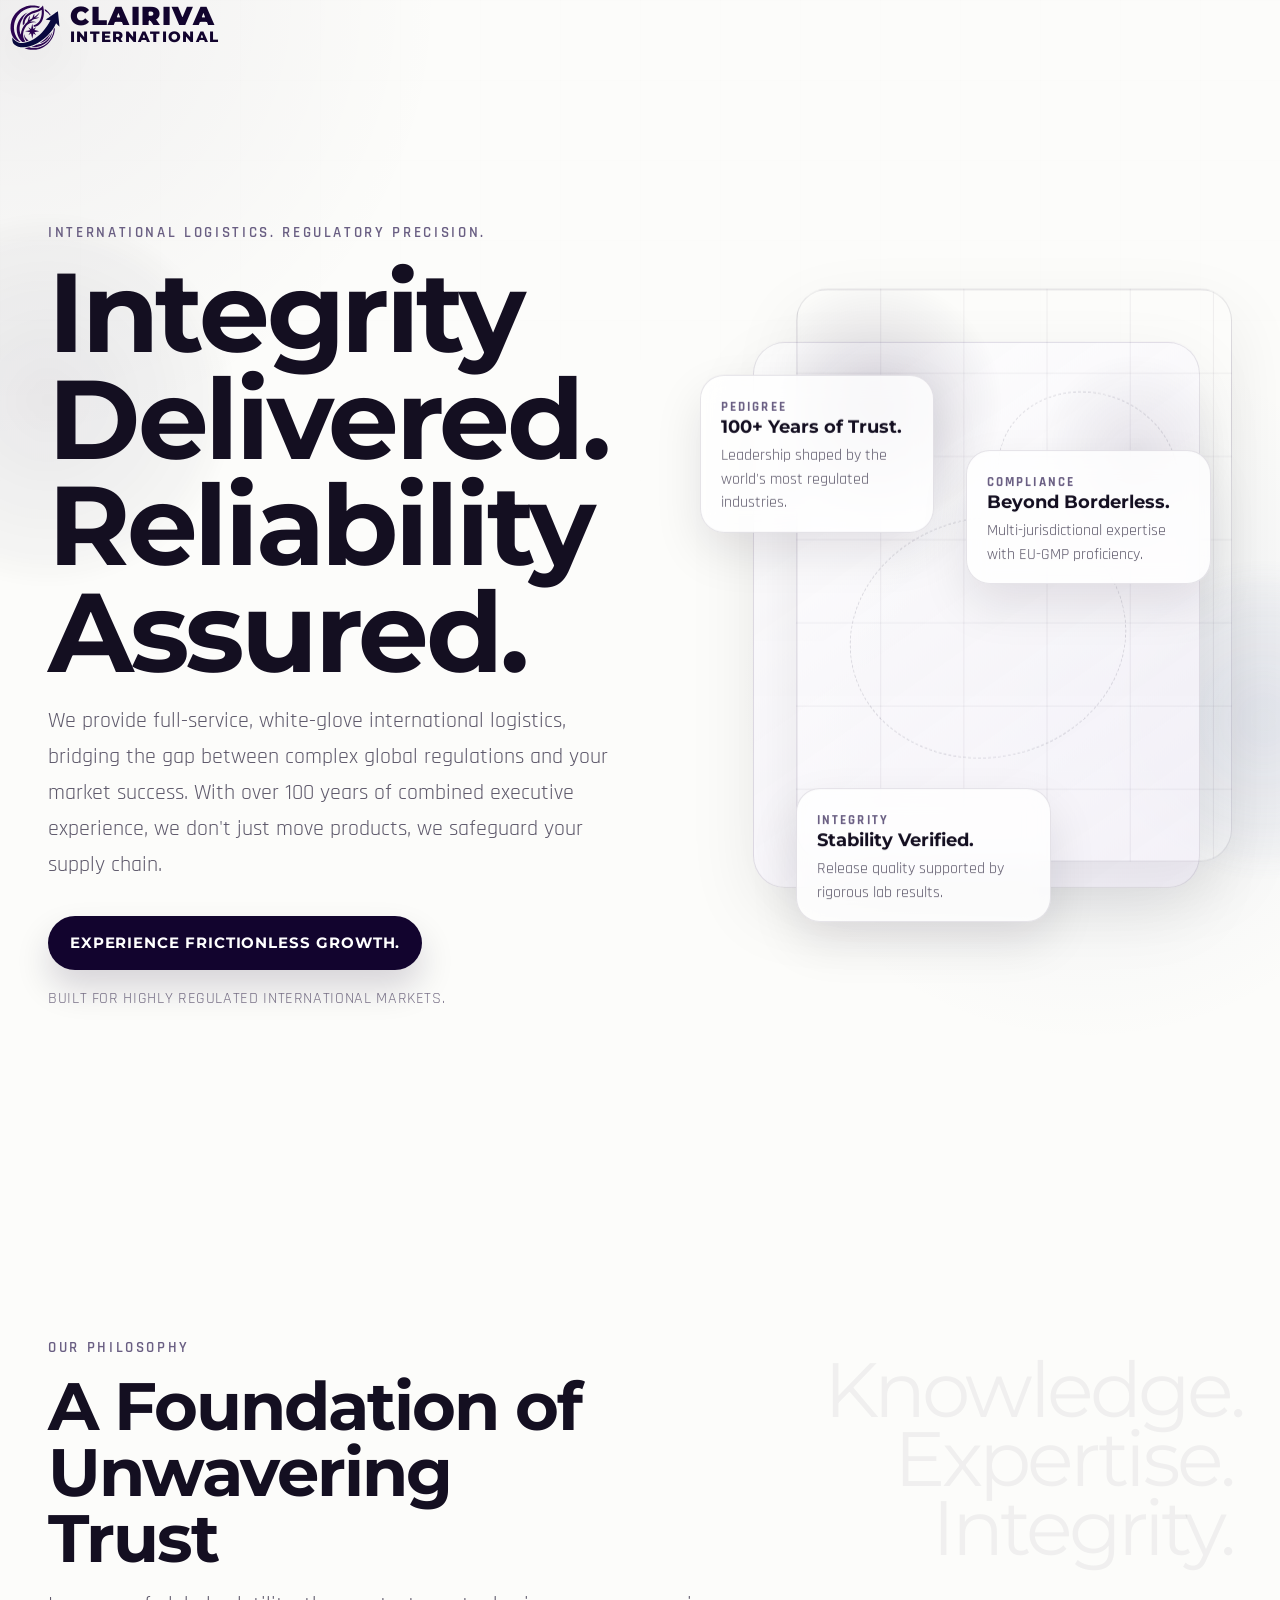
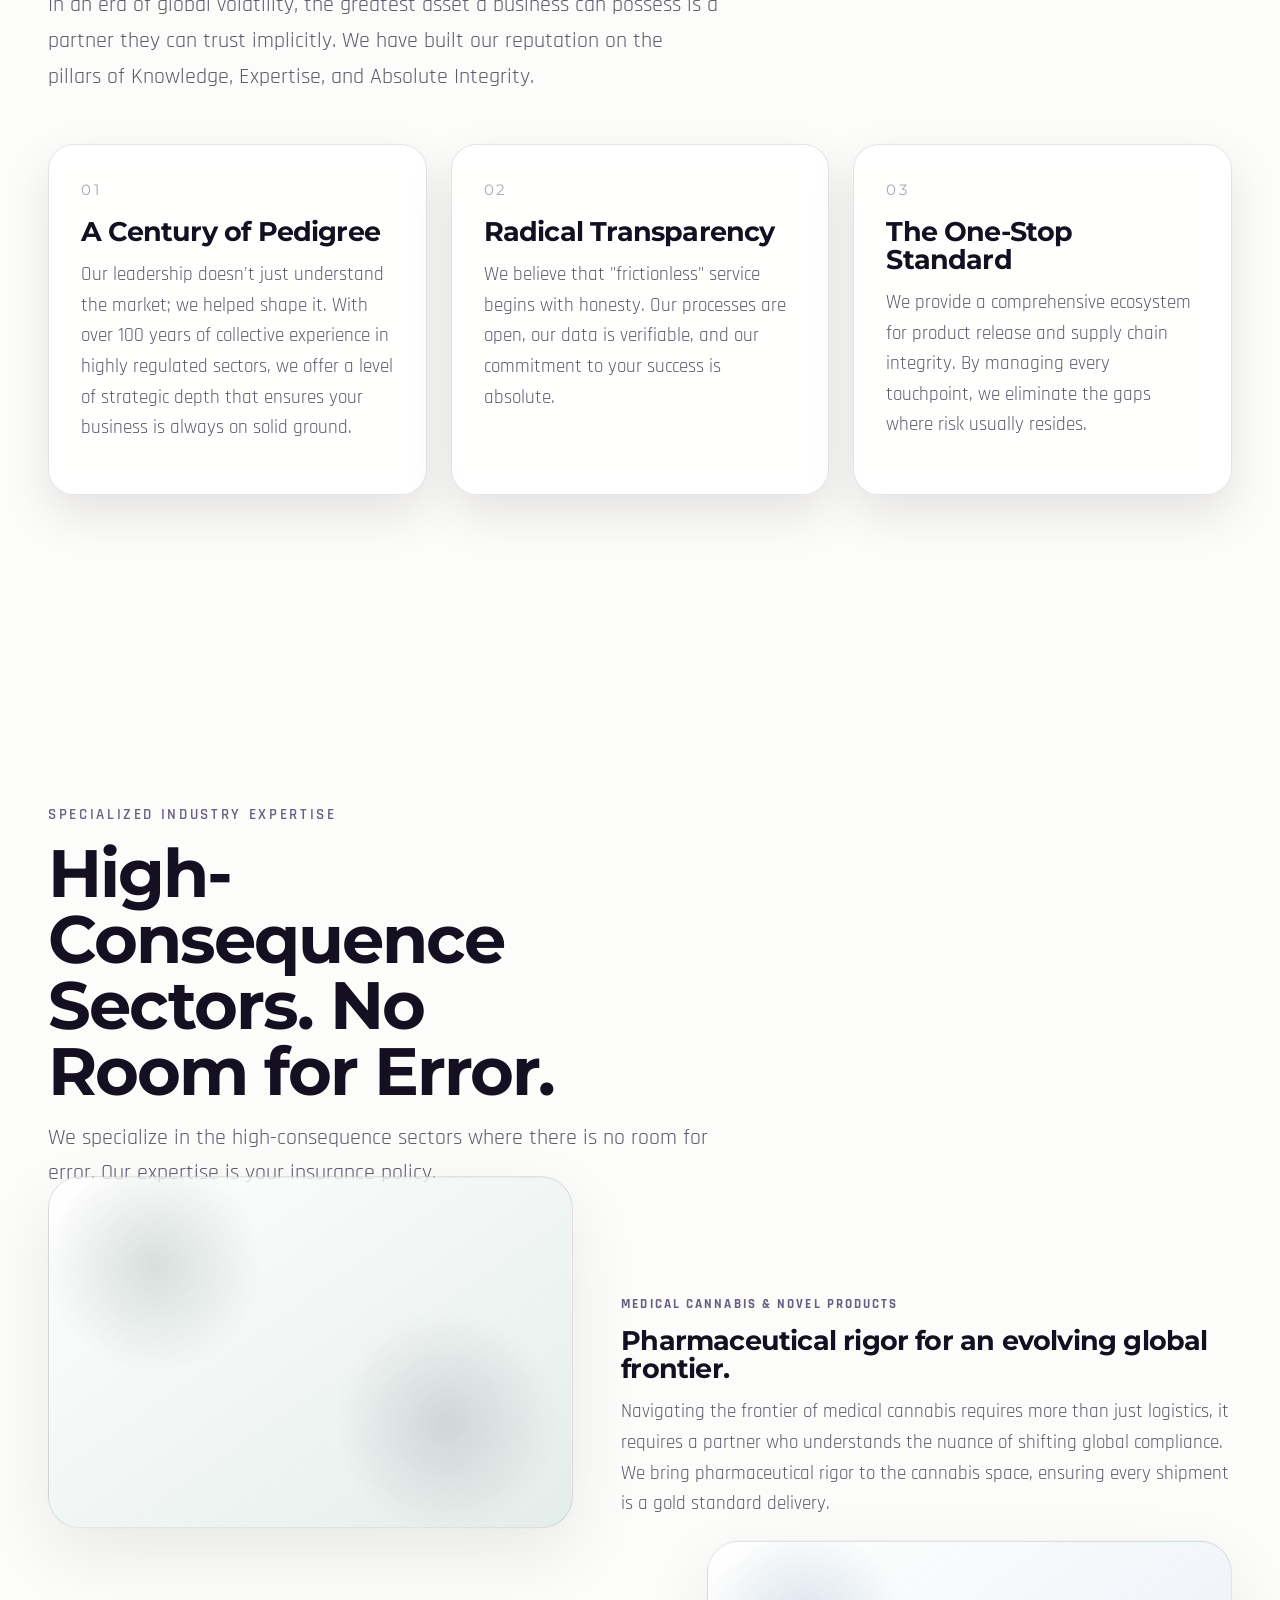
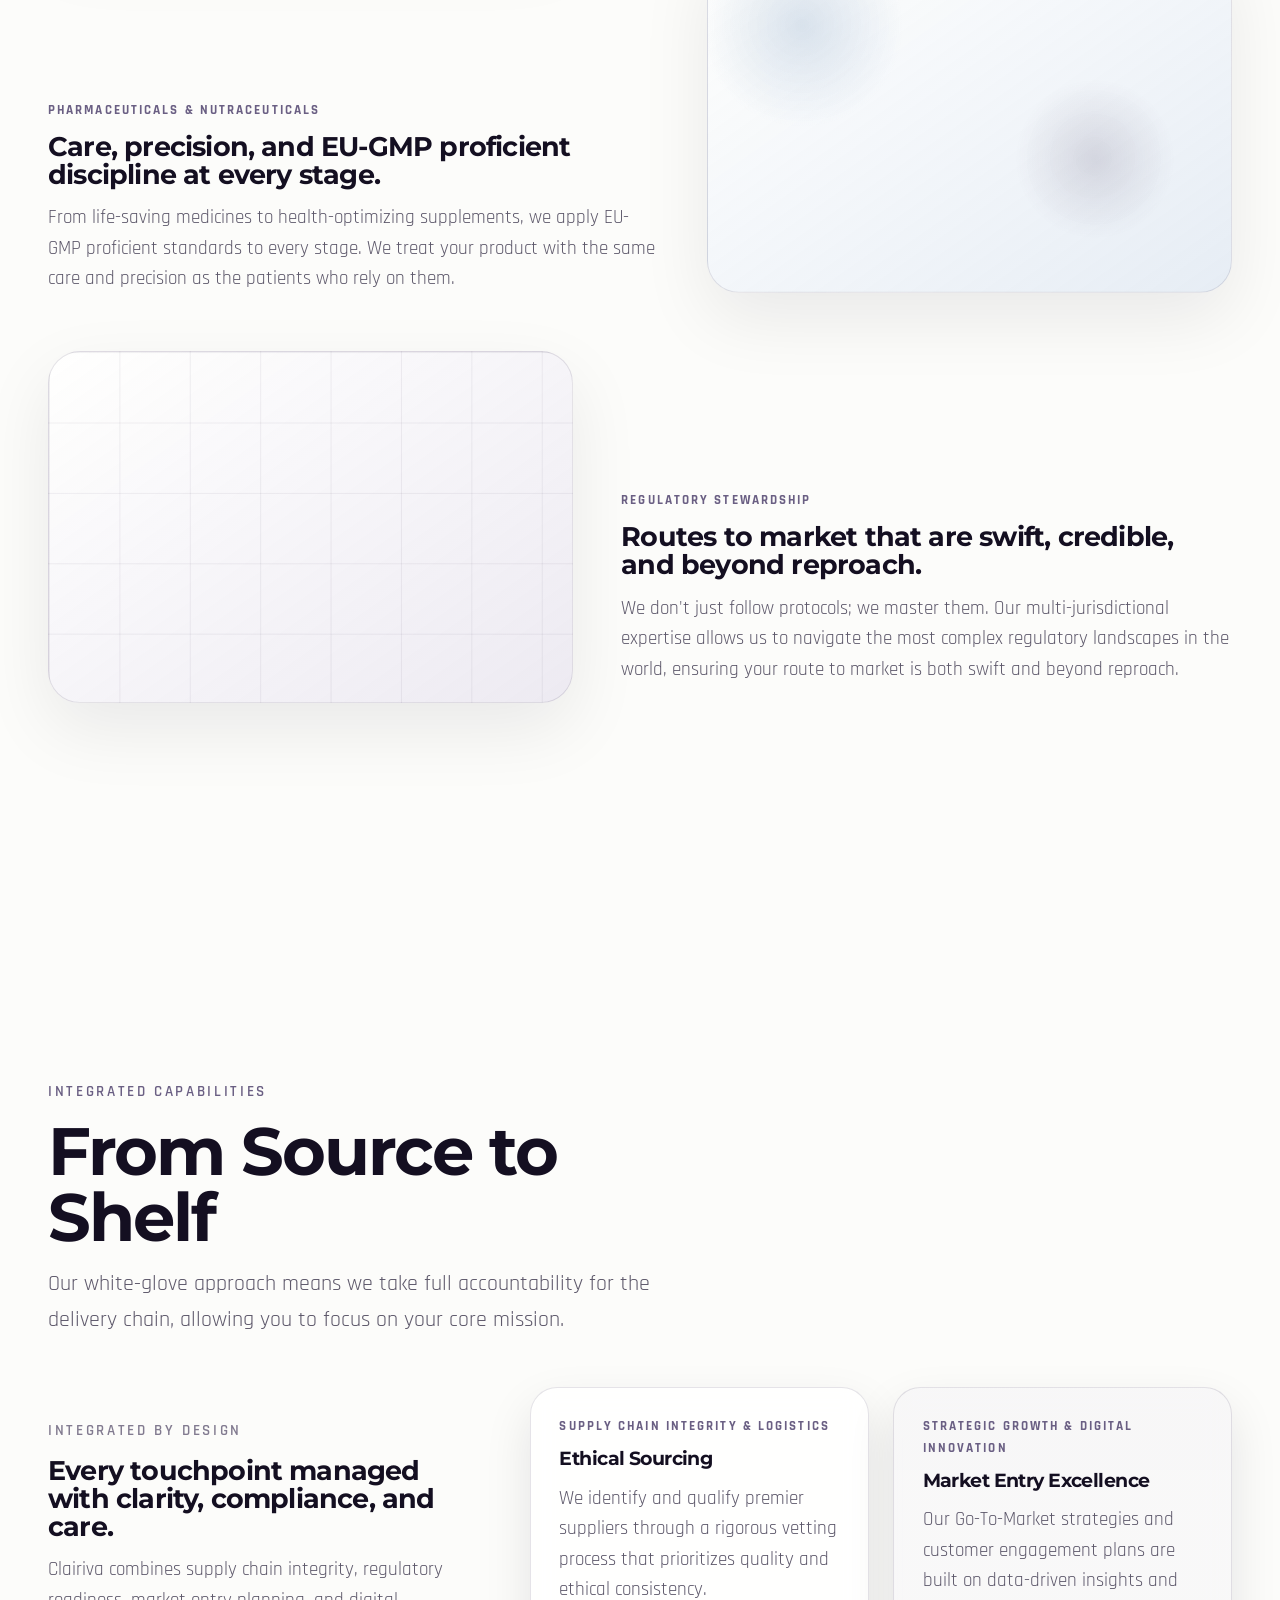
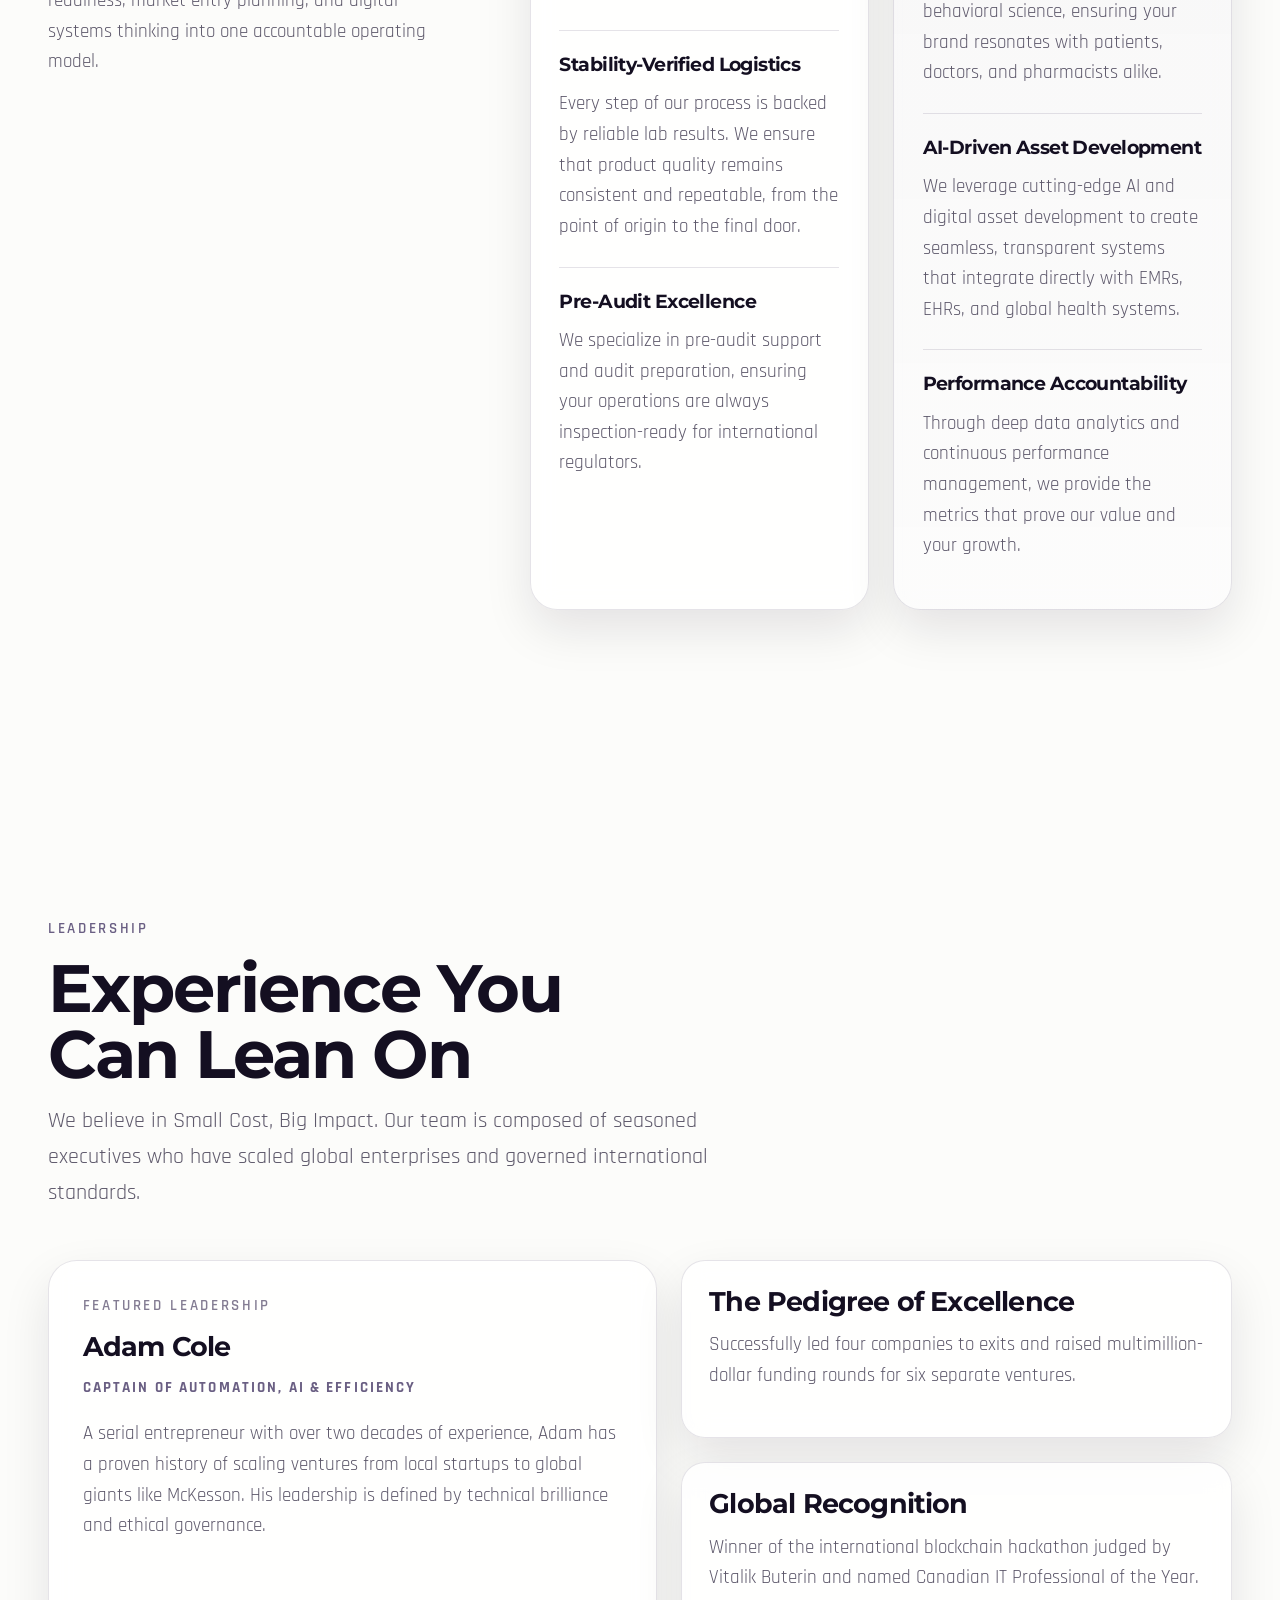
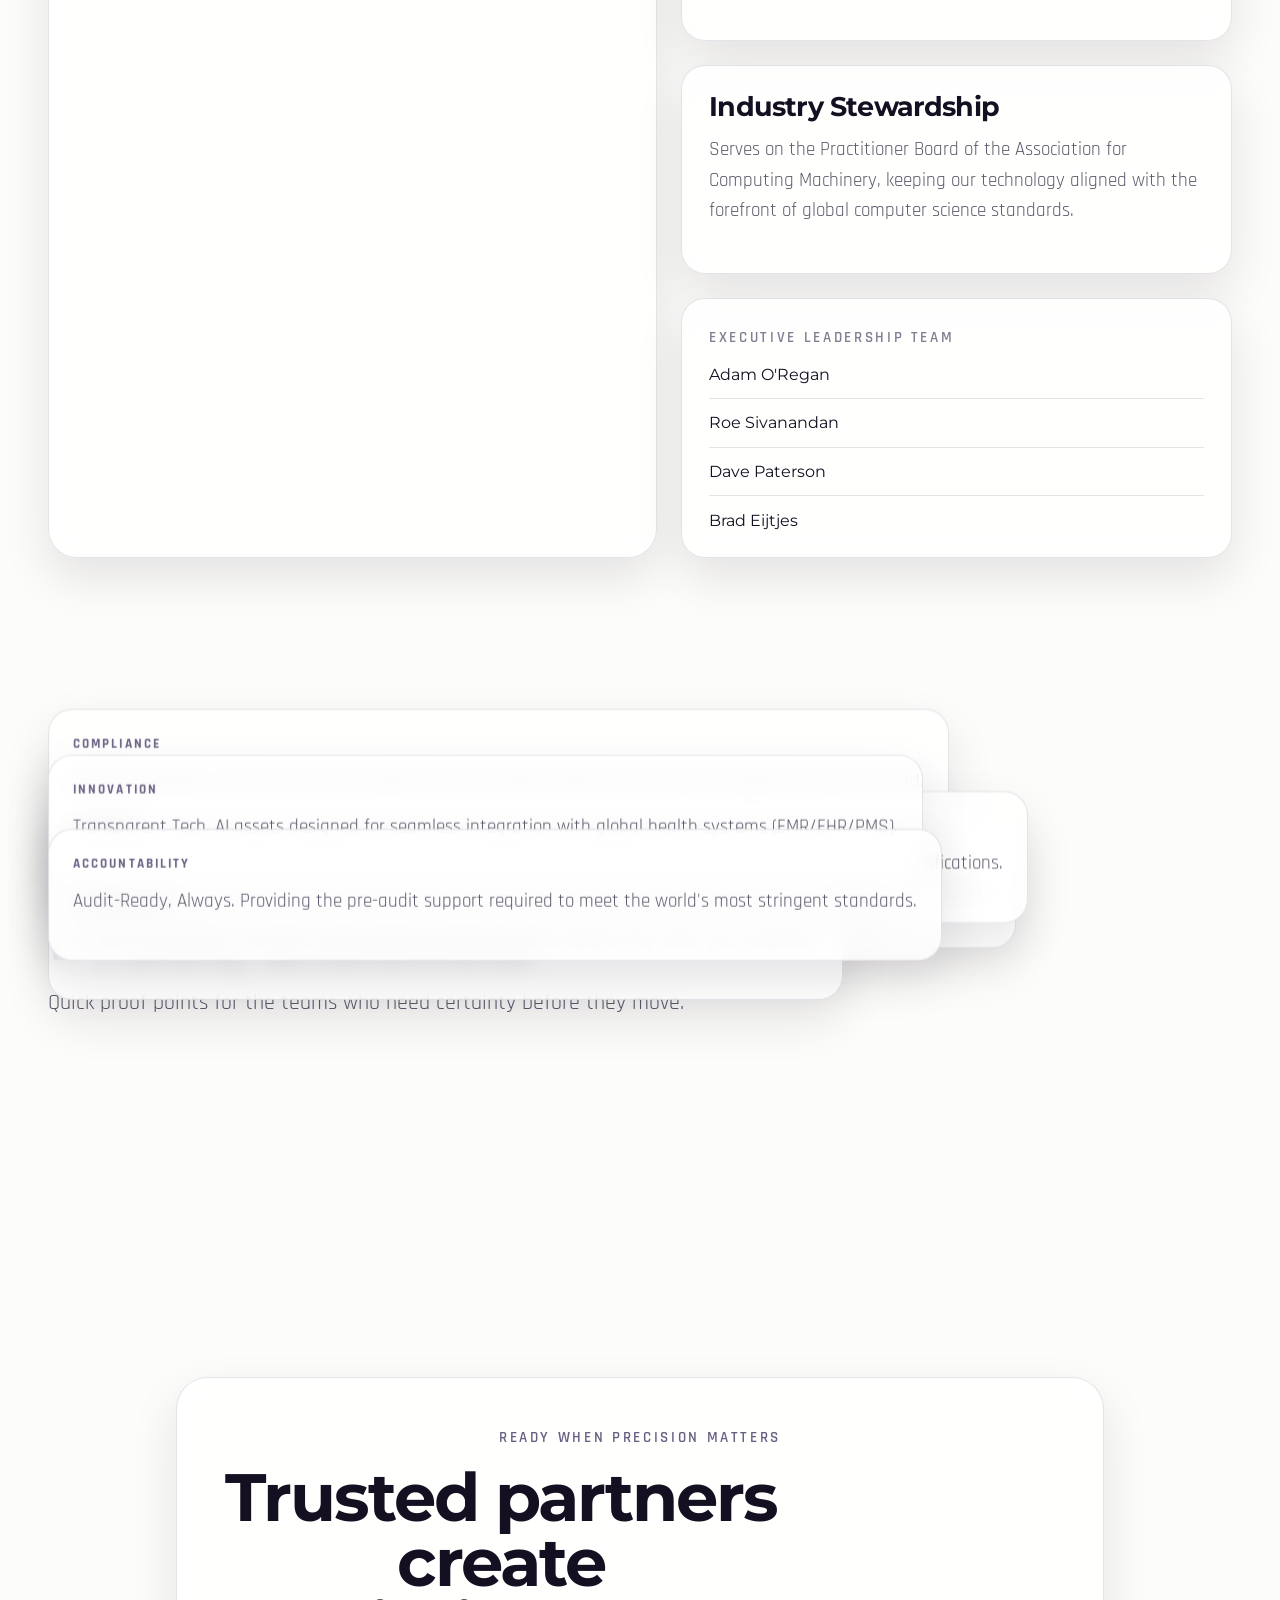
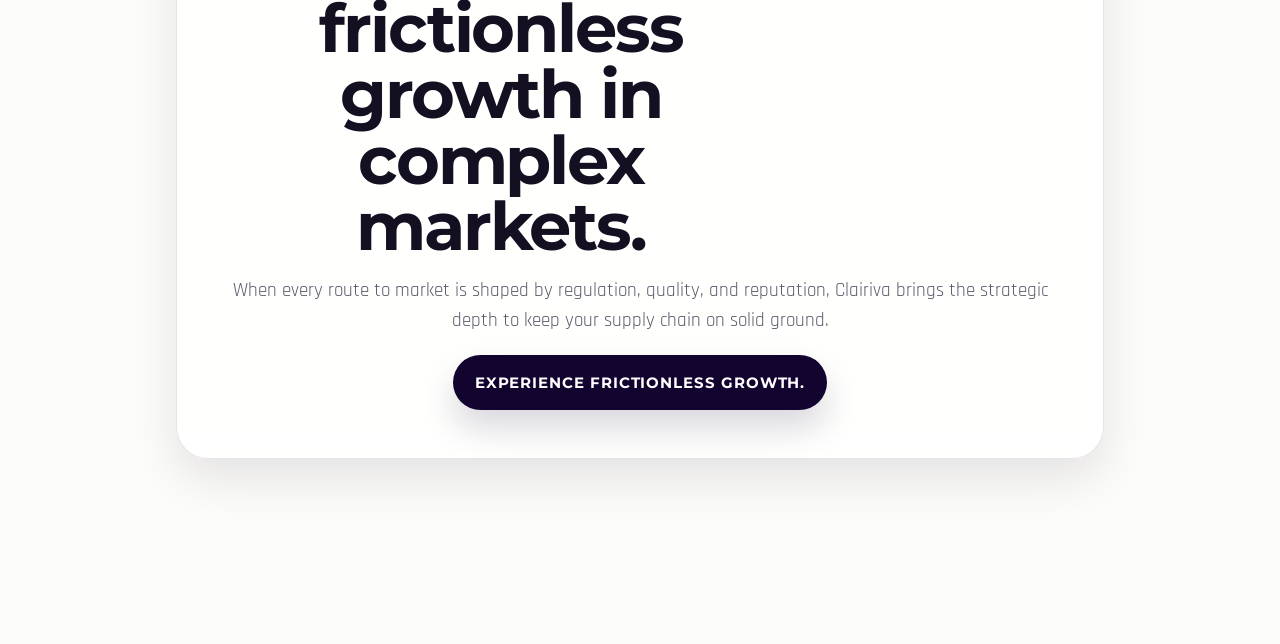
==== home.html @ 6343b2ef "Initial version" ====
<!doctype html>
<html lang="en">
<head>
  <meta charset="utf-8">
  <meta name="viewport" content="width=device-width, initial-scale=1">
  <title>Clairiva</title>
  <script>
    (function () {
      const searchParams = new URLSearchParams(window.location.search);
      const forceLandingPage = searchParams.get("showlandingpage")?.toLowerCase() === "true";

      if (!forceLandingPage) {
        return;
      }

      window.location.replace(`index.html${window.location.search}${window.location.hash}`);
    }());
  </script>
  <link rel="preconnect" href="https://fonts.googleapis.com">
  <link rel="preconnect" href="https://fonts.gstatic.com" crossorigin>
  <link href="https://fonts.googleapis.com/css2?family=Montserrat:wght@700;800;900&family=Rajdhani:wght@400;600&display=swap" rel="stylesheet">
  <link rel="stylesheet" href="home.css">
</head>
<body>
  <a class="skip-link" href="#main-content">Skip to content</a>
  <main class="home-shell" aria-label="Clairiva homepage">
    <div class="page-orbit page-orbit--left" aria-hidden="true" data-parallax="0.16"></div>
    <div class="page-orbit page-orbit--right" aria-hidden="true" data-parallax="0.11"></div>
    <div class="page-grid" aria-hidden="true"></div>

    <div class="brand-stage" aria-hidden="true">
      <img
        id="brand-logo"
        class="brand-logo"
        src="media/clairiva-logo.svg"
        alt=""
        decoding="async"
      >
      <div id="brand-wordmark" class="brand-wordmark">
        <div id="brand-line-top" class="brand-line brand-line--top">CLAIRIVA</div>
        <div id="brand-line-bottom" class="brand-line brand-line--bottom">INTERNATIONAL</div>
      </div>
    </div>

    <div id="main-content" class="home-content">
      <section class="section hero" id="hero">
        <div class="hero__copy" data-reveal>
          <p class="eyebrow">International Logistics. Regulatory Precision.</p>
          <h1>Integrity Delivered. Reliability Assured.</h1>
          <p class="hero__lede">
            We provide full-service, white-glove international logistics, bridging the gap between
            complex global regulations and your market success. With over 100 years of combined executive
            experience, we don't just move products, we safeguard your supply chain.
          </p>
          <div class="hero__actions">
            <a class="button button--primary" href="#capabilities">Experience Frictionless Growth.</a>
          </div>
          <p class="hero__note">Built for highly regulated international markets.</p>
        </div>

        <div class="hero__visual" aria-hidden="true">
          <div class="hero__panel hero__panel--back" data-parallax="0.1"></div>
          <div class="hero__panel hero__panel--route" data-parallax="0.18"></div>

          <div class="parallax-wrap parallax-wrap--card-a" data-parallax="0.24">
            <article class="proof-card proof-card--compact">
              <span class="proof-card__label">Pedigree</span>
              <strong>100+ Years of Trust.</strong>
              <p>Leadership shaped by the world's most regulated industries.</p>
            </article>
          </div>

          <div class="parallax-wrap parallax-wrap--card-b" data-parallax="0.19">
            <article class="proof-card proof-card--compact">
              <span class="proof-card__label">Compliance</span>
              <strong>Beyond Borderless.</strong>
              <p>Multi-jurisdictional expertise with EU-GMP proficiency.</p>
            </article>
          </div>

          <div class="parallax-wrap parallax-wrap--card-c" data-parallax="0.28">
            <article class="proof-card proof-card--compact">
              <span class="proof-card__label">Integrity</span>
              <strong>Stability Verified.</strong>
              <p>Release quality supported by rigorous lab results.</p>
            </article>
          </div>
        </div>
      </section>

      <section class="section philosophy" id="philosophy">
        <div class="section-heading" data-reveal>
          <p class="eyebrow">Our Philosophy</p>
          <h2>A Foundation of Unwavering Trust</h2>
          <p class="section-intro">
            In an era of global volatility, the greatest asset a business can possess is a partner they
            can trust implicitly. We have built our reputation on the pillars of Knowledge, Expertise,
            and Absolute Integrity.
          </p>
        </div>

        <div class="philosophy__watermark" aria-hidden="true" data-parallax="0.08">
          Knowledge. Expertise. Integrity.
        </div>

        <div class="pillar-grid">
          <article class="pillar-card" data-reveal>
            <p class="pillar-card__index">01</p>
            <h3>A Century of Pedigree</h3>
            <p>
              Our leadership doesn't just understand the market; we helped shape it. With over 100
              years of collective experience in highly regulated sectors, we offer a level of strategic
              depth that ensures your business is always on solid ground.
            </p>
          </article>

          <article class="pillar-card" data-reveal>
            <p class="pillar-card__index">02</p>
            <h3>Radical Transparency</h3>
            <p>
              We believe that "frictionless" service begins with honesty. Our processes are open, our
              data is verifiable, and our commitment to your success is absolute.
            </p>
          </article>

          <article class="pillar-card" data-reveal>
            <p class="pillar-card__index">03</p>
            <h3>The One-Stop Standard</h3>
            <p>
              We provide a comprehensive ecosystem for product release and supply chain integrity. By
              managing every touchpoint, we eliminate the gaps where risk usually resides.
            </p>
          </article>
        </div>
      </section>

      <section class="section expertise" id="expertise">
        <div class="section-heading" data-reveal>
          <p class="eyebrow">Specialized Industry Expertise</p>
          <h2>High-Consequence Sectors. No Room for Error.</h2>
          <p class="section-intro">
            We specialize in the high-consequence sectors where there is no room for error. Our expertise
            is your insurance policy.
          </p>
        </div>

        <div class="feature-stack">
          <article class="feature-row" data-reveal>
            <div class="feature-row__media feature-row__media--cannabis" aria-hidden="true" data-parallax="0.12"></div>
            <div class="feature-row__content">
              <p class="feature-row__kicker">Medical Cannabis &amp; Novel Products</p>
              <h3>Pharmaceutical rigor for an evolving global frontier.</h3>
              <p>
                Navigating the frontier of medical cannabis requires more than just logistics, it requires
                a partner who understands the nuance of shifting global compliance. We bring pharmaceutical
                rigor to the cannabis space, ensuring every shipment is a gold standard delivery.
              </p>
            </div>
          </article>

          <article class="feature-row feature-row--reverse" data-reveal>
            <div class="feature-row__media feature-row__media--pharma" aria-hidden="true" data-parallax="0.15"></div>
            <div class="feature-row__content">
              <p class="feature-row__kicker">Pharmaceuticals &amp; Nutraceuticals</p>
              <h3>Care, precision, and EU-GMP proficient discipline at every stage.</h3>
              <p>
                From life-saving medicines to health-optimizing supplements, we apply EU-GMP proficient
                standards to every stage. We treat your product with the same care and precision as the
                patients who rely on them.
              </p>
            </div>
          </article>

          <article class="feature-row" data-reveal>
            <div class="feature-row__media feature-row__media--regulatory" aria-hidden="true" data-parallax="0.1"></div>
            <div class="feature-row__content">
              <p class="feature-row__kicker">Regulatory Stewardship</p>
              <h3>Routes to market that are swift, credible, and beyond reproach.</h3>
              <p>
                We don't just follow protocols; we master them. Our multi-jurisdictional expertise allows
                us to navigate the most complex regulatory landscapes in the world, ensuring your route
                to market is both swift and beyond reproach.
              </p>
            </div>
          </article>
        </div>
      </section>

      <section class="section capabilities" id="capabilities">
        <div class="section-heading" data-reveal>
          <p class="eyebrow">Integrated Capabilities</p>
          <h2>From Source to Shelf</h2>
          <p class="section-intro">
            Our white-glove approach means we take full accountability for the delivery chain, allowing
            you to focus on your core mission.
          </p>
        </div>

        <div class="capability-stage">
          <div class="capability-stage__intro" data-reveal>
            <p class="eyebrow eyebrow--soft">Integrated by design</p>
            <h3>Every touchpoint managed with clarity, compliance, and care.</h3>
            <p>
              Clairiva combines supply chain integrity, regulatory readiness, market entry planning, and
              digital systems thinking into one accountable operating model.
            </p>
          </div>

          <div class="capability-columns">
            <article class="capability-column" data-reveal>
              <p class="capability-column__kicker">Supply Chain Integrity &amp; Logistics</p>
              <ul class="capability-list">
                <li>
                  <h3>Ethical Sourcing</h3>
                  <p>
                    We identify and qualify premier suppliers through a rigorous vetting process that
                    prioritizes quality and ethical consistency.
                  </p>
                </li>
                <li>
                  <h3>Stability-Verified Logistics</h3>
                  <p>
                    Every step of our process is backed by reliable lab results. We ensure that product
                    quality remains consistent and repeatable, from the point of origin to the final door.
                  </p>
                </li>
                <li>
                  <h3>Pre-Audit Excellence</h3>
                  <p>
                    We specialize in pre-audit support and audit preparation, ensuring your operations
                    are always inspection-ready for international regulators.
                  </p>
                </li>
              </ul>
            </article>

            <article class="capability-column capability-column--accent" data-reveal>
              <p class="capability-column__kicker">Strategic Growth &amp; Digital Innovation</p>
              <ul class="capability-list">
                <li>
                  <h3>Market Entry Excellence</h3>
                  <p>
                    Our Go-To-Market strategies and customer engagement plans are built on data-driven
                    insights and behavioral science, ensuring your brand resonates with patients, doctors,
                    and pharmacists alike.
                  </p>
                </li>
                <li>
                  <h3>AI-Driven Asset Development</h3>
                  <p>
                    We leverage cutting-edge AI and digital asset development to create seamless,
                    transparent systems that integrate directly with EMRs, EHRs, and global health systems.
                  </p>
                </li>
                <li>
                  <h3>Performance Accountability</h3>
                  <p>
                    Through deep data analytics and continuous performance management, we provide the
                    metrics that prove our value and your growth.
                  </p>
                </li>
              </ul>
            </article>
          </div>
        </div>
      </section>

      <section class="section leadership" id="leadership">
        <div class="section-heading" data-reveal>
          <p class="eyebrow">Leadership</p>
          <h2>Experience You Can Lean On</h2>
          <p class="section-intro">
            We believe in Small Cost, Big Impact. Our team is composed of seasoned executives who have
            scaled global enterprises and governed international standards.
          </p>
        </div>

        <div class="leadership-grid">
          <article class="leader-spotlight" data-reveal>
            <p class="eyebrow eyebrow--soft">Featured leadership</p>
            <h3>Adam Cole</h3>
            <p class="leader-spotlight__role">Captain of Automation, AI &amp; Efficiency</p>
            <p>
              A serial entrepreneur with over two decades of experience, Adam has a proven history of
              scaling ventures from local startups to global giants like McKesson. His leadership is
              defined by technical brilliance and ethical governance.
            </p>
          </article>

          <div class="leader-credentials">
            <article class="credential-card" data-reveal>
              <h3>The Pedigree of Excellence</h3>
              <p>
                Successfully led four companies to exits and raised multimillion-dollar funding rounds
                for six separate ventures.
              </p>
            </article>

            <article class="credential-card" data-reveal>
              <h3>Global Recognition</h3>
              <p>
                Winner of the international blockchain hackathon judged by Vitalik Buterin and named
                Canadian IT Professional of the Year.
              </p>
            </article>

            <article class="credential-card" data-reveal>
              <h3>Industry Stewardship</h3>
              <p>
                Serves on the Practitioner Board of the Association for Computing Machinery, keeping our
                technology aligned with the forefront of global computer science standards.
              </p>
            </article>
          </div>

          <aside class="executive-roster" data-reveal>
            <p class="eyebrow eyebrow--soft">Executive Leadership Team</p>
            <ul>
              <li>Adam O'Regan</li>
              <li>Roe Sivanandan</li>
              <li>Dave Paterson</li>
              <li>Brad Eijtjes</li>
            </ul>
          </aside>
        </div>
      </section>

      <section class="section trust-collection" id="trust-collection">
        <div class="section-heading" data-reveal>
          <p class="eyebrow">Trust Collection</p>
          <h2>Proof, Distilled</h2>
          <p class="section-intro">
            Quick proof points for the teams who need certainty before they move.
          </p>
        </div>

        <div class="trust-grid">
          <div class="parallax-wrap trust-grid__item trust-grid__item--tall" data-parallax="0.24">
            <article class="trust-card" data-reveal>
              <p class="trust-card__category">Integrity</p>
              <p>Stability Verified. Every product release is backed by rigorous lab results and repeatable quality protocols.</p>
            </article>
          </div>

          <div class="parallax-wrap trust-grid__item" data-parallax="0.18">
            <article class="trust-card" data-reveal>
              <p class="trust-card__category">Pedigree</p>
              <p>100+ Years of Trust. Our executive team brings over a century of leadership from the world's most regulated industries.</p>
            </article>
          </div>

          <div class="parallax-wrap trust-grid__item" data-parallax="0.27">
            <article class="trust-card" data-reveal>
              <p class="trust-card__category">Compliance</p>
              <p>Beyond Borderless. Multi-jurisdictional expertise and EU-GMP proficiency for absolute regulatory peace of mind.</p>
            </article>
          </div>

          <div class="parallax-wrap trust-grid__item" data-parallax="0.2">
            <article class="trust-card" data-reveal>
              <p class="trust-card__category">Network</p>
              <p>Every Market, Hand-Picked. Our global network is built on long-standing relationships and verified supplier qualifications.</p>
            </article>
          </div>

          <div class="parallax-wrap trust-grid__item trust-grid__item--wide" data-parallax="0.14">
            <article class="trust-card" data-reveal>
              <p class="trust-card__category">Stewardship</p>
              <p>Friction-Free Delivery. We don't just fill gaps; we solve problems before they reach your doorstep.</p>
            </article>
          </div>

          <div class="parallax-wrap trust-grid__item" data-parallax="0.23">
            <article class="trust-card" data-reveal>
              <p class="trust-card__category">Innovation</p>
              <p>Transparent Tech. AI assets designed for seamless integration with global health systems (EMR/EHR/PMS).</p>
            </article>
          </div>

          <div class="parallax-wrap trust-grid__item trust-grid__item--wide" data-parallax="0.17">
            <article class="trust-card" data-reveal>
              <p class="trust-card__category">Accountability</p>
              <p>Audit-Ready, Always. Providing the pre-audit support required to meet the world's most stringent standards.</p>
            </article>
          </div>
        </div>
      </section>

      <section class="section closing-cta" id="closing-cta">
        <div class="closing-cta__panel" data-reveal>
          <p class="eyebrow">Ready when precision matters</p>
          <h2>Trusted partners create frictionless growth in complex markets.</h2>
          <p>
            When every route to market is shaped by regulation, quality, and reputation, Clairiva brings
            the strategic depth to keep your supply chain on solid ground.
          </p>
          <a class="button button--primary" href="#hero">Experience Frictionless Growth.</a>
        </div>
      </section>
    </div>
  </main>

  <noscript>This homepage works best with JavaScript enabled for motion and section reveals.</noscript>
  <script type="module" src="home.js"></script>
</body>
</html>
---- home.css ----
:root {
  color-scheme: light;
  --page-bg: #fcfcfa;
  --surface: rgba(255, 255, 255, 0.82);
  --surface-strong: #ffffff;
  --surface-muted: #f2f0eb;
  --border-soft: rgba(18, 4, 46, 0.11);
  --border-strong: rgba(18, 4, 46, 0.18);
  --text-strong: #140f21;
  --text-muted: #5e596b;
  --accent: #12042e;
  --accent-soft: #6a5f83;
  --shadow-soft: 0 26px 70px rgba(19, 12, 31, 0.08);
  --shadow-card: 0 20px 48px rgba(19, 12, 31, 0.1);
  --max-width: 1200px;
  --content-gutter: clamp(1.4rem, 4vw, 3rem);
  --section-gap: clamp(6rem, 12vw, 10rem);
}

*,
*::before,
*::after {
  box-sizing: border-box;
}

html {
  scroll-behavior: smooth;
}

html,
body {
  margin: 0;
  min-height: 100%;
}

body {
  background:
    radial-gradient(circle at top left, rgba(18, 4, 46, 0.05), transparent 28rem),
    radial-gradient(circle at 85% 8%, rgba(86, 104, 162, 0.08), transparent 22rem),
    var(--page-bg);
  color: var(--text-strong);
  font-family: "Rajdhani", sans-serif;
  overflow-x: hidden;
}

a {
  color: inherit;
}

img {
  max-width: 100%;
  display: block;
}

button,
a {
  -webkit-tap-highlight-color: transparent;
}

.skip-link {
  position: fixed;
  left: 1rem;
  top: 1rem;
  z-index: 30;
  padding: 0.8rem 1rem;
  border-radius: 999px;
  background: var(--accent);
  color: #fff;
  text-decoration: none;
  transform: translateY(-140%);
  transition: transform 180ms ease;
}

.skip-link:focus {
  transform: translateY(0);
}

.home-shell {
  position: relative;
  min-height: 100vh;
  opacity: 0;
  transition: opacity 420ms ease;
}

body[data-ready="true"] .home-shell {
  opacity: 1;
}

.page-grid,
.page-orbit {
  position: fixed;
  pointer-events: none;
}

.page-grid {
  inset: 0;
  z-index: 0;
  opacity: 0.55;
  background-image:
    linear-gradient(rgba(18, 4, 46, 0.028) 1px, transparent 1px),
    linear-gradient(90deg, rgba(18, 4, 46, 0.028) 1px, transparent 1px);
  background-size: 5rem 5rem;
  mask-image: linear-gradient(to bottom, rgba(0, 0, 0, 0.45), transparent 76%);
}

.page-orbit {
  z-index: 0;
  border-radius: 999px;
  filter: blur(12px);
  opacity: 0.8;
  transform: translate3d(0, var(--parallax-y, 0px), 0);
  will-change: transform;
}

.page-orbit--left {
  top: 14rem;
  left: -8rem;
  width: 22rem;
  height: 22rem;
  background: radial-gradient(circle, rgba(18, 4, 46, 0.1), rgba(18, 4, 46, 0));
}

.page-orbit--right {
  top: 36rem;
  right: -8rem;
  width: 18rem;
  height: 18rem;
  background: radial-gradient(circle, rgba(118, 129, 171, 0.2), rgba(118, 129, 171, 0));
}

.brand-stage {
  position: fixed;
  inset: 0;
  z-index: 10;
  pointer-events: none;
}

.brand-logo {
  position: fixed;
  left: 10px;
  top: 5px;
  height: 50px;
  width: auto;
  display: block;
  opacity: 1;
  transform: none;
  transform-origin: top left;
  filter: drop-shadow(0 1rem 1.5rem rgba(0, 0, 0, 0.08));
}

.brand-wordmark {
  position: fixed;
  left: 70px;
  top: 5px;
  width: 320px;
  opacity: 1;
  transform: none;
  transform-origin: top left;
  color: var(--accent);
  text-align: left;
}

.brand-line {
  width: 100%;
  font-family: "Montserrat", "Arial Black", Arial, sans-serif;
  font-weight: 900;
  line-height: 0.9;
  white-space: nowrap;
  letter-spacing: 0.06em;
  text-transform: uppercase;
}

.brand-line--top {
  margin-bottom: 0.08em;
  font-size: 26px;
}

.brand-line--bottom {
  font-weight: 800;
  font-size: 15px;
  letter-spacing: 0.1em;
  transform: scaleX(0.985);
  transform-origin: left top;
}

.home-content {
  position: relative;
  z-index: 1;
  padding-top: clamp(6rem, 13vw, 9rem);
}

.section {
  width: min(var(--max-width), calc(100% - (var(--content-gutter) * 2)));
  margin: 0 auto;
  padding: var(--section-gap) 0;
}

.section-heading {
  max-width: 46rem;
  margin-bottom: clamp(2rem, 4vw, 3rem);
}

.eyebrow {
  margin: 0 0 0.9rem;
  color: var(--accent-soft);
  font-size: 0.92rem;
  font-weight: 600;
  letter-spacing: 0.18em;
  text-transform: uppercase;
}

.eyebrow--soft {
  color: rgba(18, 4, 46, 0.52);
}

h1,
h2,
h3,
p {
  margin-top: 0;
}

h1,
h2,
h3 {
  font-family: "Montserrat", "Arial Black", Arial, sans-serif;
  letter-spacing: -0.03em;
}

h1 {
  max-width: 12ch;
  margin-bottom: 1.2rem;
  font-size: clamp(3.5rem, 9vw, 7rem);
  line-height: 0.95;
}

h2 {
  max-width: 12ch;
  margin-bottom: 1rem;
  font-size: clamp(2.4rem, 6vw, 4.2rem);
  line-height: 0.98;
}

h3 {
  margin-bottom: 0.9rem;
  font-size: clamp(1.3rem, 2.1vw, 1.8rem);
  line-height: 1.04;
}

p {
  font-size: clamp(1.08rem, 1.45vw, 1.22rem);
  line-height: 1.65;
  color: var(--text-muted);
}

.section-intro,
.hero__lede {
  max-width: 42rem;
  font-size: clamp(1.15rem, 1.7vw, 1.42rem);
}

.button {
  display: inline-flex;
  align-items: center;
  justify-content: center;
  min-height: 3.4rem;
  padding: 0.75rem 1.3rem;
  border: 1px solid transparent;
  border-radius: 999px;
  font-family: "Montserrat", "Arial Black", Arial, sans-serif;
  font-size: 0.96rem;
  font-weight: 700;
  letter-spacing: 0.06em;
  text-decoration: none;
  text-transform: uppercase;
  transition:
    transform 180ms ease,
    box-shadow 180ms ease,
    background-color 180ms ease;
}

.button:hover,
.button:focus-visible {
  transform: translateY(-2px);
}

.button--primary {
  background: var(--accent);
  color: #fff;
  box-shadow: 0 18px 34px rgba(18, 4, 46, 0.16);
}

.hero {
  display: grid;
  grid-template-columns: minmax(0, 1.05fr) minmax(18rem, 0.95fr);
  gap: clamp(2rem, 5vw, 5rem);
  align-items: center;
  min-height: calc(100vh - 6rem);
  padding-top: clamp(3rem, 6vw, 5rem);
}

.hero__copy {
  position: relative;
  z-index: 2;
}

.hero__actions {
  display: flex;
  align-items: center;
  gap: 1rem;
  margin: 2rem 0 1rem;
}

.hero__note {
  font-size: 1rem;
  letter-spacing: 0.04em;
  text-transform: uppercase;
  color: rgba(18, 4, 46, 0.55);
}

.hero__visual {
  position: relative;
  min-height: min(44rem, 74vh);
}

.hero__panel {
  position: absolute;
  border-radius: 2rem;
  border: 1px solid var(--border-soft);
  box-shadow: var(--shadow-soft);
  transform: translate3d(0, var(--parallax-y, 0px), 0);
  will-change: transform;
}

.hero__panel--back {
  inset: 8% 6% 10% 10%;
  background:
    linear-gradient(145deg, rgba(255, 255, 255, 0.9), rgba(243, 240, 248, 0.84)),
    linear-gradient(180deg, rgba(18, 4, 46, 0.04), transparent);
}

.hero__panel--route {
  inset: 0 0 14% 18%;
  background:
    radial-gradient(circle at 18% 20%, rgba(18, 4, 46, 0.16), transparent 22%),
    radial-gradient(circle at 78% 28%, rgba(18, 4, 46, 0.08), transparent 18%),
    linear-gradient(rgba(18, 4, 46, 0.06) 1px, transparent 1px),
    linear-gradient(90deg, rgba(18, 4, 46, 0.06) 1px, transparent 1px);
  background-size: auto, auto, 5.2rem 5.2rem, 5.2rem 5.2rem;
  overflow: hidden;
}

.hero__panel--route::before,
.hero__panel--route::after {
  content: "";
  position: absolute;
  inset: auto auto 18% 12%;
  width: 64%;
  height: 42%;
  border: 1px dashed rgba(18, 4, 46, 0.15);
  border-radius: 100%;
  transform: rotate(-12deg);
}

.hero__panel--route::after {
  inset: 18% 12% auto auto;
  width: 42%;
  height: 28%;
  transform: rotate(18deg);
}

.parallax-wrap {
  position: absolute;
  transform: translate3d(0, var(--parallax-y, 0px), 0);
  will-change: transform;
}

.parallax-wrap--card-a {
  top: 12%;
  left: 0;
  width: min(17rem, 44%);
}

.parallax-wrap--card-b {
  right: 4%;
  top: 24%;
  width: min(18rem, 46%);
}

.parallax-wrap--card-c {
  bottom: 2%;
  left: 18%;
  width: min(18rem, 48%);
}

.proof-card,
.pillar-card,
.capability-column,
.leader-spotlight,
.credential-card,
.executive-roster,
.trust-card,
.closing-cta__panel {
  border: 1px solid var(--border-soft);
  background: var(--surface);
  box-shadow: var(--shadow-card);
  backdrop-filter: blur(12px);
}

.proof-card {
  padding: 1.25rem 1.25rem 1.1rem;
  border-radius: 1.5rem;
}

.proof-card strong,
.trust-card__category,
.capability-column__kicker,
.feature-row__kicker,
.leader-spotlight__role {
  display: block;
}

.proof-card__label,
.trust-card__category,
.capability-column__kicker,
.feature-row__kicker {
  margin-bottom: 0.7rem;
  color: var(--accent-soft);
  font-size: 0.82rem;
  font-weight: 700;
  letter-spacing: 0.16em;
  text-transform: uppercase;
}

.proof-card strong {
  margin-bottom: 0.45rem;
  font-family: "Montserrat", "Arial Black", Arial, sans-serif;
  font-size: 1.1rem;
  line-height: 1.15;
  color: var(--text-strong);
}

.proof-card p {
  margin-bottom: 0;
  font-size: 1rem;
  line-height: 1.45;
}

.philosophy {
  position: relative;
}

.philosophy__watermark {
  position: absolute;
  top: 10.8rem;
  right: 0;
  max-width: 8ch;
  font-family: "Montserrat", "Arial Black", Arial, sans-serif;
  font-size: clamp(2.2rem, 6vw, 5rem);
  line-height: 0.9;
  letter-spacing: -0.05em;
  text-align: right;
  color: rgba(18, 4, 46, 0.05);
  user-select: none;
}

.pillar-grid {
  position: relative;
  display: grid;
  grid-template-columns: repeat(3, minmax(0, 1fr));
  gap: 1.5rem;
}

.pillar-card {
  position: relative;
  min-height: 100%;
  padding: 2rem;
  border-radius: 1.6rem;
}

.pillar-card__index {
  margin-bottom: 1rem;
  font-family: "Montserrat", "Arial Black", Arial, sans-serif;
  font-size: 0.95rem;
  letter-spacing: 0.18em;
  color: rgba(18, 4, 46, 0.35);
}

.feature-stack {
  display: grid;
  gap: 2.4rem;
}

.feature-row {
  display: grid;
  grid-template-columns: minmax(16rem, 0.86fr) minmax(0, 1fr);
  gap: clamp(1.5rem, 4vw, 3rem);
  align-items: center;
}

.feature-row--reverse {
  grid-template-columns: minmax(0, 1fr) minmax(16rem, 0.86fr);
}

.feature-row--reverse .feature-row__media {
  order: 2;
}

.feature-row--reverse .feature-row__content {
  order: 1;
}

.feature-row__media {
  min-height: 22rem;
  border-radius: 2rem;
  border: 1px solid var(--border-soft);
  background:
    linear-gradient(145deg, rgba(255, 255, 255, 0.72), rgba(232, 233, 241, 0.92)),
    linear-gradient(180deg, rgba(18, 4, 46, 0.08), transparent);
  box-shadow: var(--shadow-soft);
  transform: translate3d(0, var(--parallax-y, 0px), 0);
}

.feature-row__media--cannabis {
  background:
    radial-gradient(circle at 20% 25%, rgba(94, 122, 117, 0.22), transparent 22%),
    radial-gradient(circle at 76% 70%, rgba(18, 4, 46, 0.12), transparent 24%),
    linear-gradient(145deg, rgba(255, 255, 255, 0.75), rgba(226, 236, 232, 0.95));
}

.feature-row__media--pharma {
  background:
    radial-gradient(circle at 18% 24%, rgba(111, 146, 182, 0.24), transparent 20%),
    radial-gradient(circle at 74% 62%, rgba(18, 4, 46, 0.12), transparent 18%),
    linear-gradient(145deg, rgba(255, 255, 255, 0.78), rgba(229, 236, 244, 0.95));
}

.feature-row__media--regulatory {
  background:
    linear-gradient(rgba(18, 4, 46, 0.06) 1px, transparent 1px),
    linear-gradient(90deg, rgba(18, 4, 46, 0.06) 1px, transparent 1px),
    linear-gradient(145deg, rgba(255, 255, 255, 0.8), rgba(236, 233, 241, 0.95));
  background-size: 4.4rem 4.4rem, 4.4rem 4.4rem, auto;
}

.feature-row__content {
  padding: clamp(1rem, 2vw, 2rem) 0;
}

.capability-stage {
  display: grid;
  grid-template-columns: minmax(16rem, 0.76fr) minmax(0, 1.24fr);
  gap: clamp(1.8rem, 4vw, 4rem);
  align-items: start;
}

.capability-stage__intro {
  position: sticky;
  top: 7rem;
  align-self: start;
  padding: 2rem 1.4rem 2rem 0;
}

.capability-columns {
  display: grid;
  grid-template-columns: repeat(2, minmax(0, 1fr));
  gap: 1.5rem;
}

.capability-column {
  padding: 1.8rem;
  border-radius: 1.7rem;
}

.capability-column--accent {
  background:
    linear-gradient(180deg, rgba(18, 4, 46, 0.03), rgba(18, 4, 46, 0.01)),
    var(--surface);
}

.capability-list,
.executive-roster ul {
  list-style: none;
  padding: 0;
  margin: 0;
}

.capability-list li + li {
  margin-top: 1.5rem;
  padding-top: 1.5rem;
  border-top: 1px solid var(--border-soft);
}

.capability-list h3 {
  font-size: 1.2rem;
}

.leadership-grid {
  display: grid;
  grid-template-columns: minmax(0, 1.05fr) minmax(0, 0.95fr);
  gap: 1.5rem;
  align-items: start;
}

.leader-spotlight {
  grid-row: span 2;
  padding: 2.1rem;
  border-radius: 1.8rem;
  min-height: 100%;
}

.leader-spotlight__role {
  margin-bottom: 1.2rem;
  color: var(--accent-soft);
  font-size: 0.95rem;
  font-weight: 700;
  letter-spacing: 0.14em;
  text-transform: uppercase;
}

.leader-credentials {
  display: grid;
  gap: 1.5rem;
}

.credential-card,
.executive-roster {
  padding: 1.7rem;
  border-radius: 1.5rem;
}

.executive-roster li + li {
  margin-top: 0.9rem;
  padding-top: 0.9rem;
  border-top: 1px solid var(--border-soft);
}

.executive-roster li {
  font-family: "Montserrat", "Arial Black", Arial, sans-serif;
  font-size: 1rem;
  color: var(--text-strong);
}

.trust-grid {
  display: grid;
  grid-template-columns: repeat(12, minmax(0, 1fr));
  gap: 1.2rem;
  align-items: start;
}

.trust-grid__item {
  grid-column: span 4;
}

.trust-grid__item--wide {
  grid-column: span 6;
}

.trust-grid__item--tall .trust-card {
  min-height: 100%;
}

.trust-card {
  min-height: 100%;
  padding: 1.5rem;
  border-radius: 1.5rem;
}

.closing-cta {
  padding-bottom: calc(var(--section-gap) + 2rem);
}

.closing-cta__panel {
  max-width: 58rem;
  margin: 0 auto;
  padding: clamp(2rem, 4vw, 3rem);
  border-radius: 2rem;
  text-align: center;
}

[data-reveal] {
  opacity: 0;
  transform: translate3d(0, 42px, 0);
  transition:
    opacity 700ms ease,
    transform 700ms ease;
}

[data-reveal].is-visible {
  opacity: 1;
  transform: translate3d(0, 0, 0);
}

@media (max-width: 1100px) {
  .hero,
  .capability-stage,
  .leadership-grid,
  .feature-row,
  .feature-row--reverse {
    grid-template-columns: 1fr;
  }

  .hero {
    min-height: auto;
  }

  .hero__visual {
    min-height: 31rem;
  }

  .feature-row--reverse .feature-row__media,
  .feature-row--reverse .feature-row__content {
    order: initial;
  }

  .capability-stage__intro {
    position: static;
    padding-right: 0;
  }

  .capability-columns {
    grid-template-columns: 1fr;
  }

  .leader-spotlight {
    grid-row: auto;
  }

  .pillar-grid {
    grid-template-columns: 1fr;
  }

  .philosophy__watermark {
    position: static;
    max-width: none;
    margin-bottom: 2rem;
    text-align: left;
  }
}

@media (max-width: 820px) {
  .section {
    width: calc(100% - (var(--content-gutter) * 2));
  }

  .brand-logo {
    top: 12px;
    left: 12px;
    height: 42px;
  }

  .brand-wordmark {
    top: 10px;
    left: 62px;
    width: 250px;
  }

  .brand-line--top {
    font-size: 22px;
  }

  .brand-line--bottom {
    font-size: 12px;
  }

  .home-content {
    padding-top: 6rem;
  }

  .hero__panel--route {
    inset: 0 0 12% 8%;
  }

  .parallax-wrap--card-a,
  .parallax-wrap--card-b,
  .parallax-wrap--card-c {
    width: min(15rem, 72%);
  }

  .parallax-wrap--card-a {
    left: 0;
  }

  .parallax-wrap--card-b {
    right: 0;
    top: 30%;
  }

  .parallax-wrap--card-c {
    left: 12%;
    bottom: 2%;
  }

  .trust-grid {
    grid-template-columns: 1fr;
  }

  .trust-grid__item,
  .trust-grid__item--wide {
    grid-column: auto;
  }
}

@media (max-width: 560px) {
  h1 {
    max-width: 9ch;
  }

  .hero__visual {
    min-height: 25rem;
  }

  .proof-card,
  .pillar-card,
  .capability-column,
  .leader-spotlight,
  .credential-card,
  .executive-roster,
  .trust-card,
  .closing-cta__panel {
    backdrop-filter: none;
  }

  .page-grid {
    background-size: 3.6rem 3.6rem;
  }
}

@media (prefers-reduced-motion: reduce) {
  html {
    scroll-behavior: auto;
  }

  .home-shell,
  .skip-link,
  .button,
  [data-reveal] {
    transition: none;
  }

  .parallax-wrap,
  .feature-row__media,
  .page-orbit {
    transform: none !important;
  }

  [data-reveal] {
    opacity: 1;
    transform: none;
  }
}
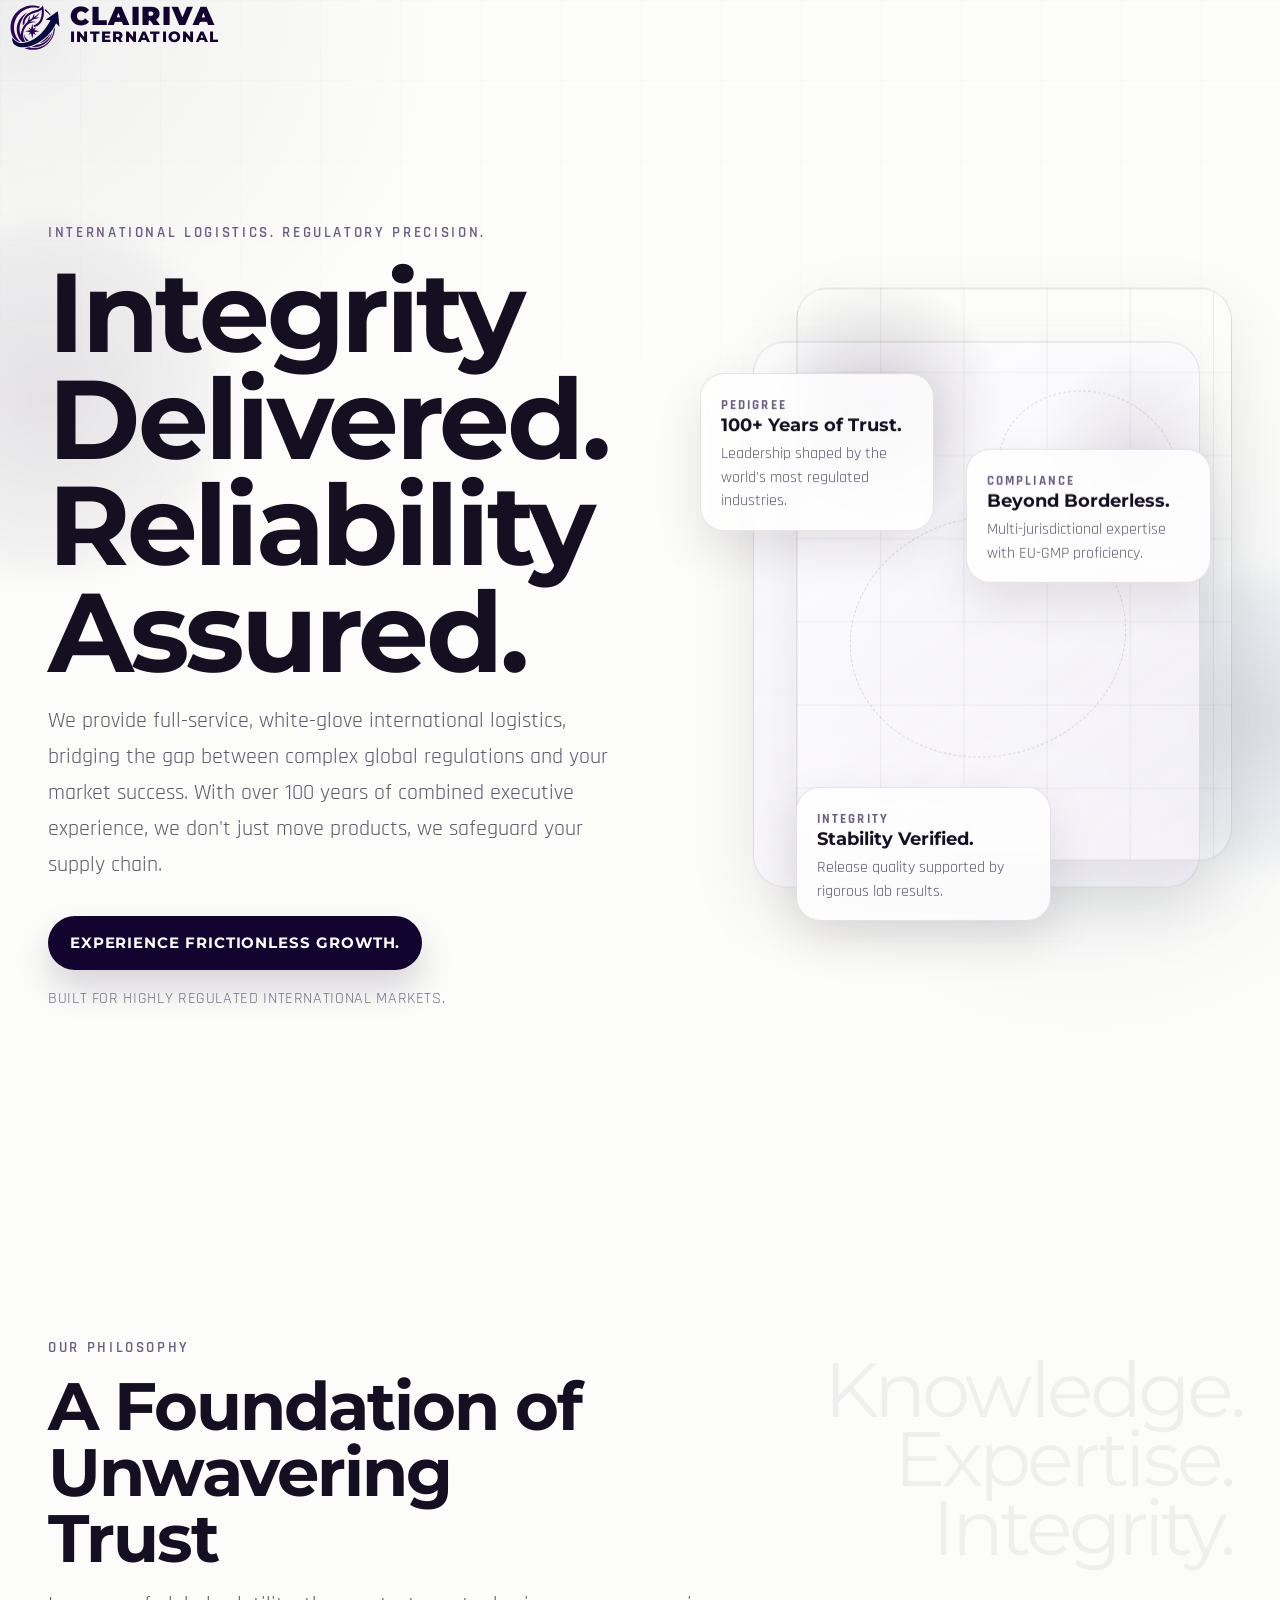
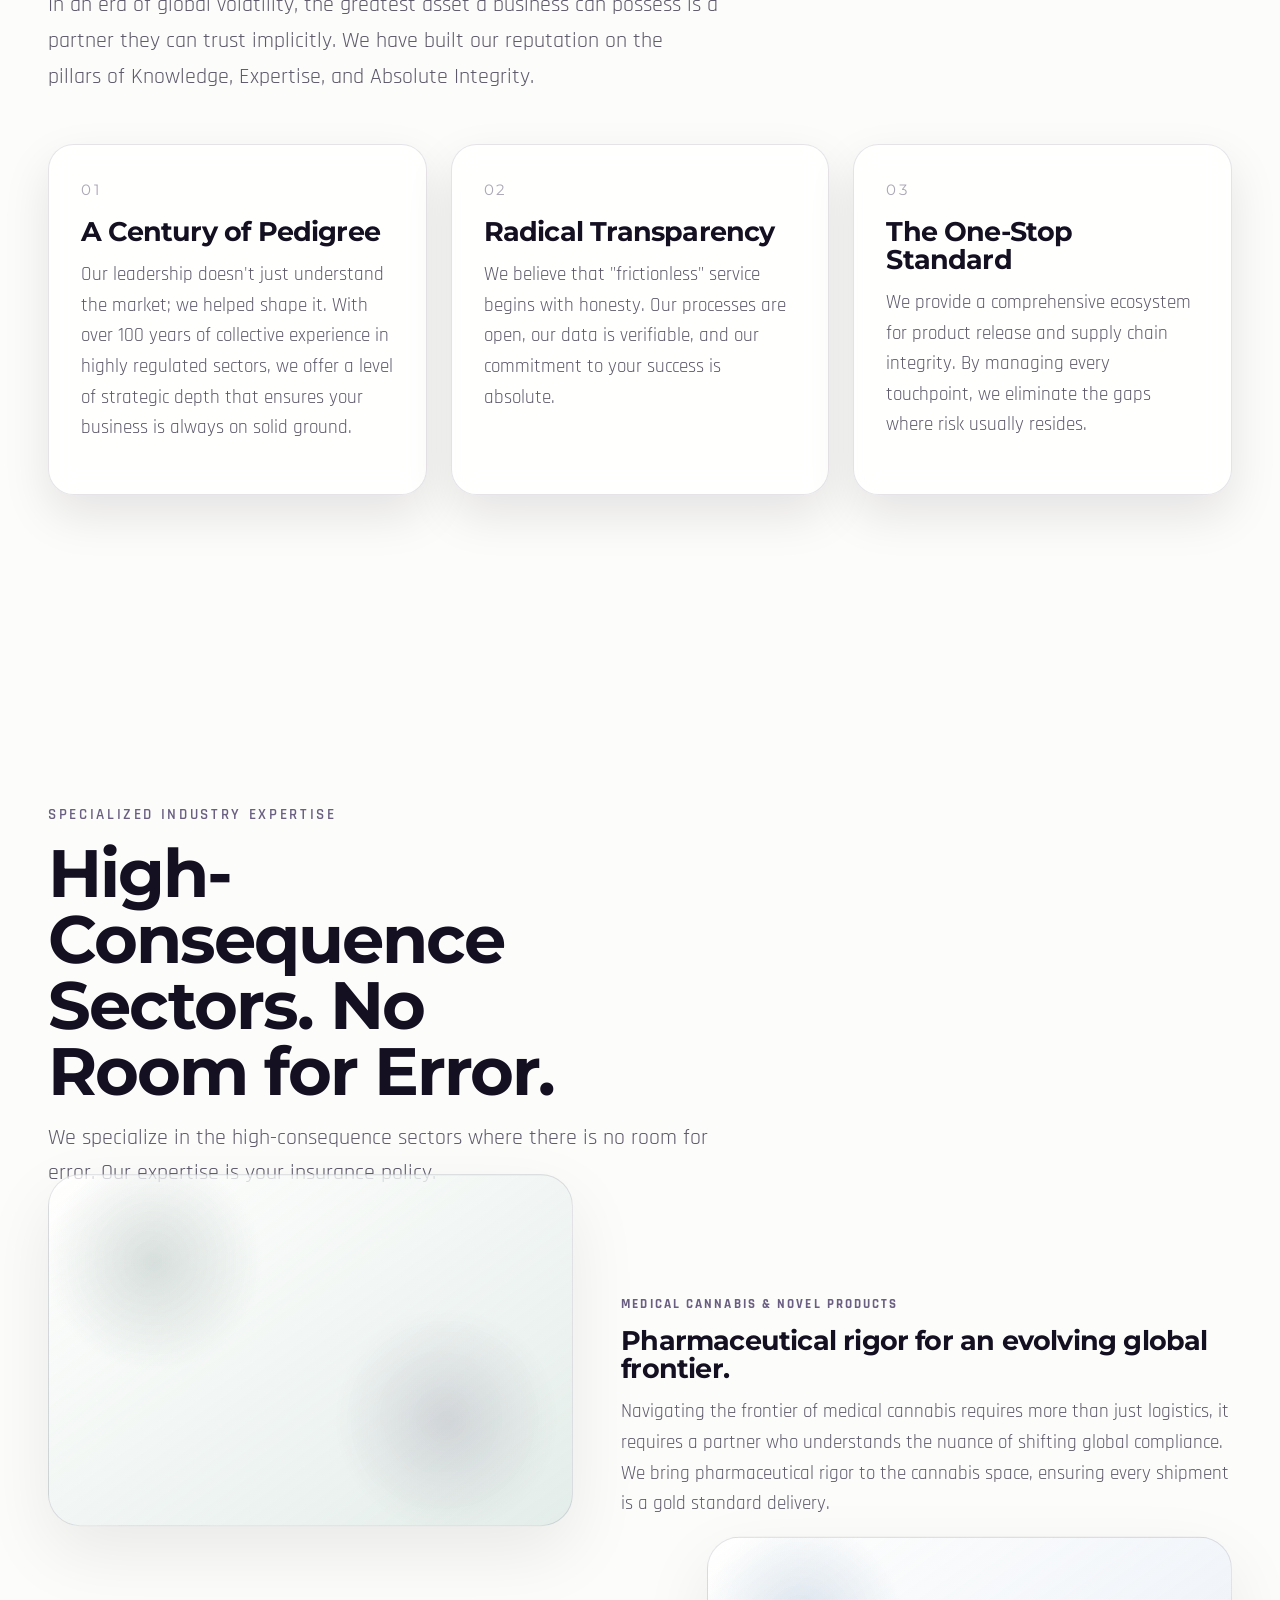
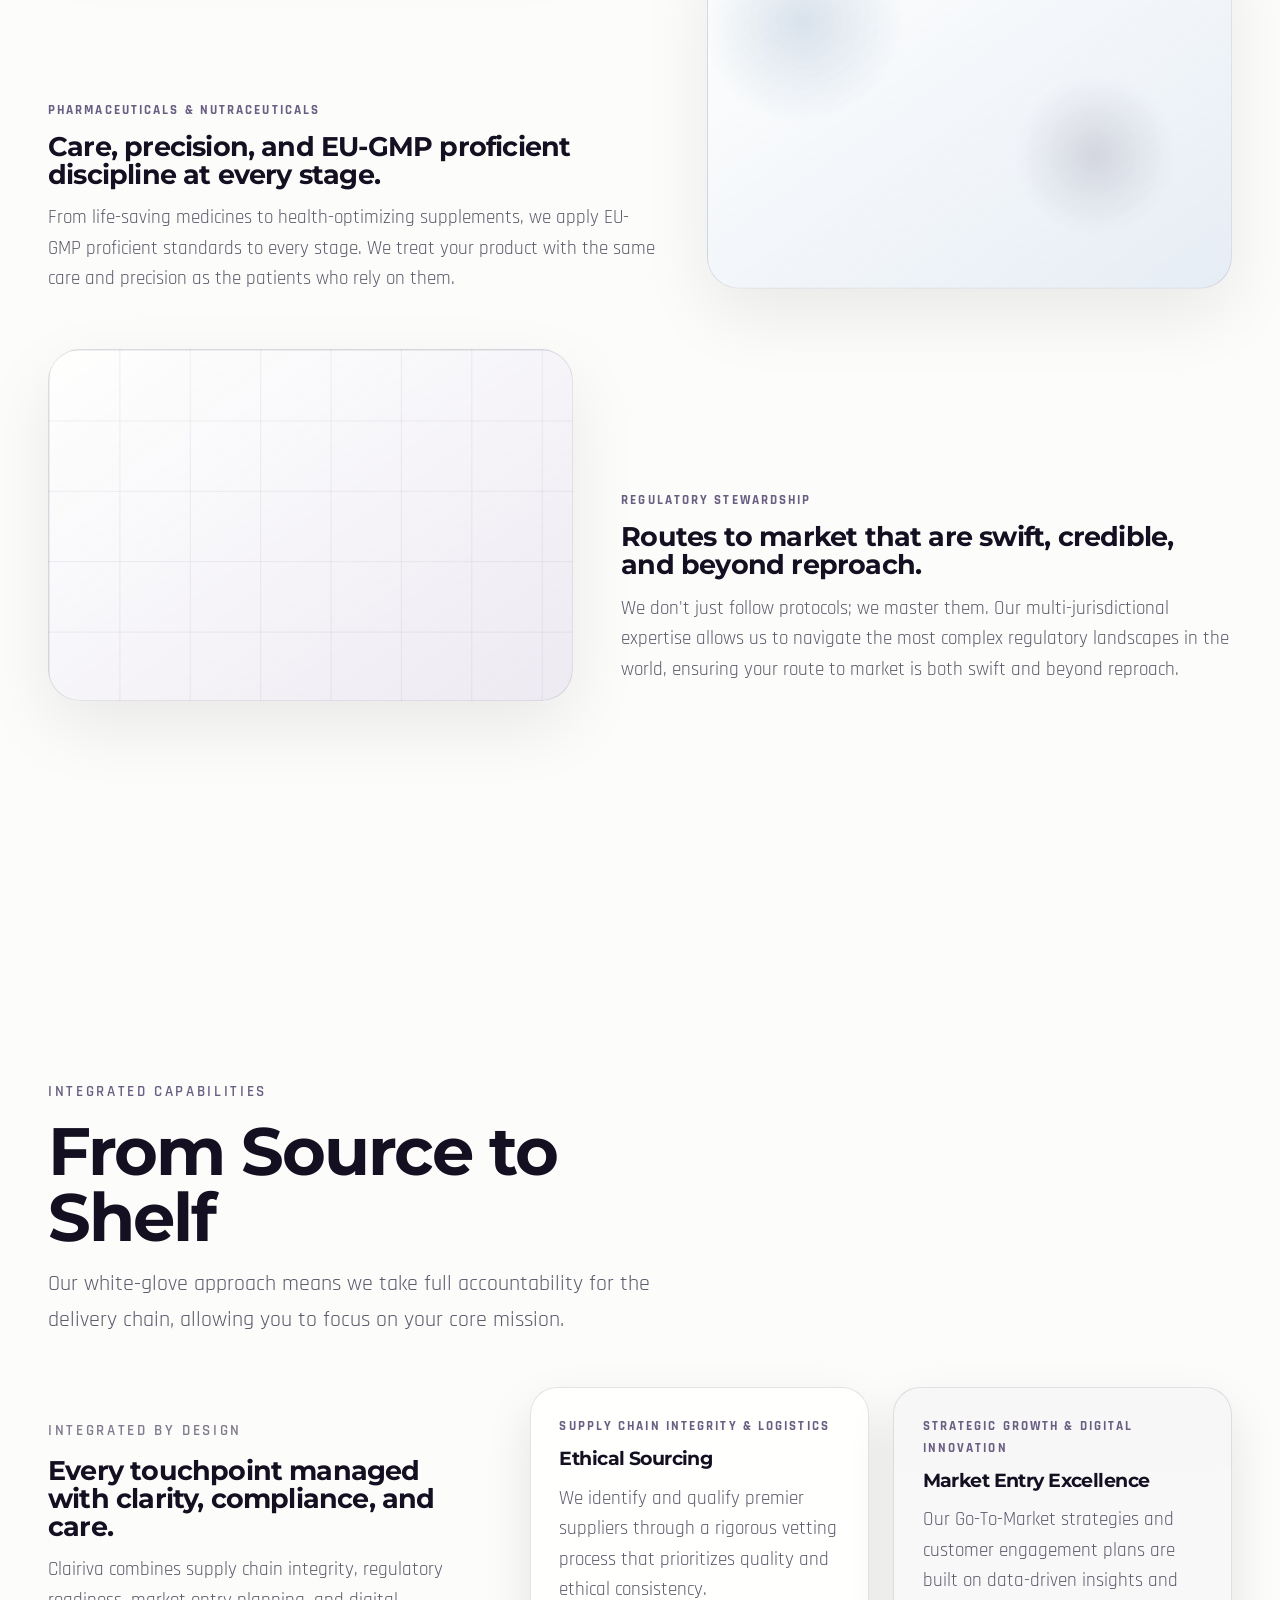
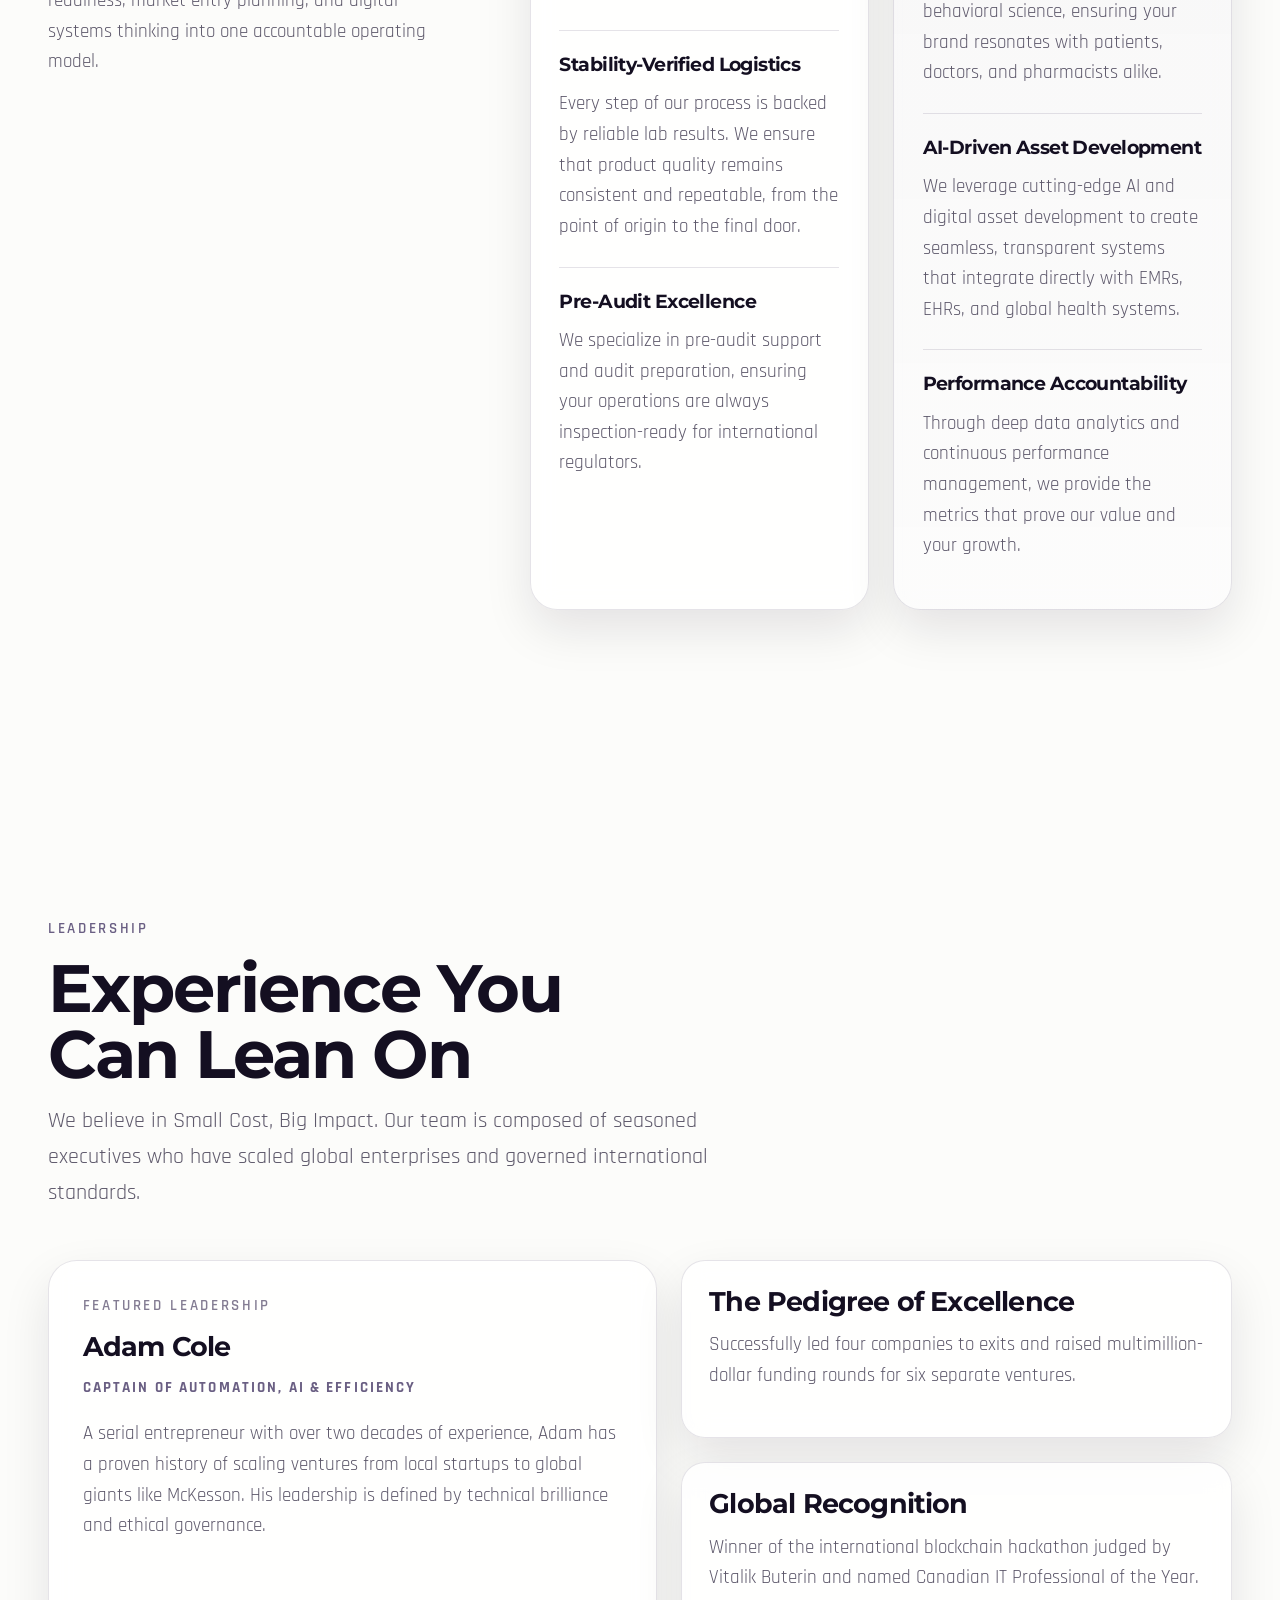
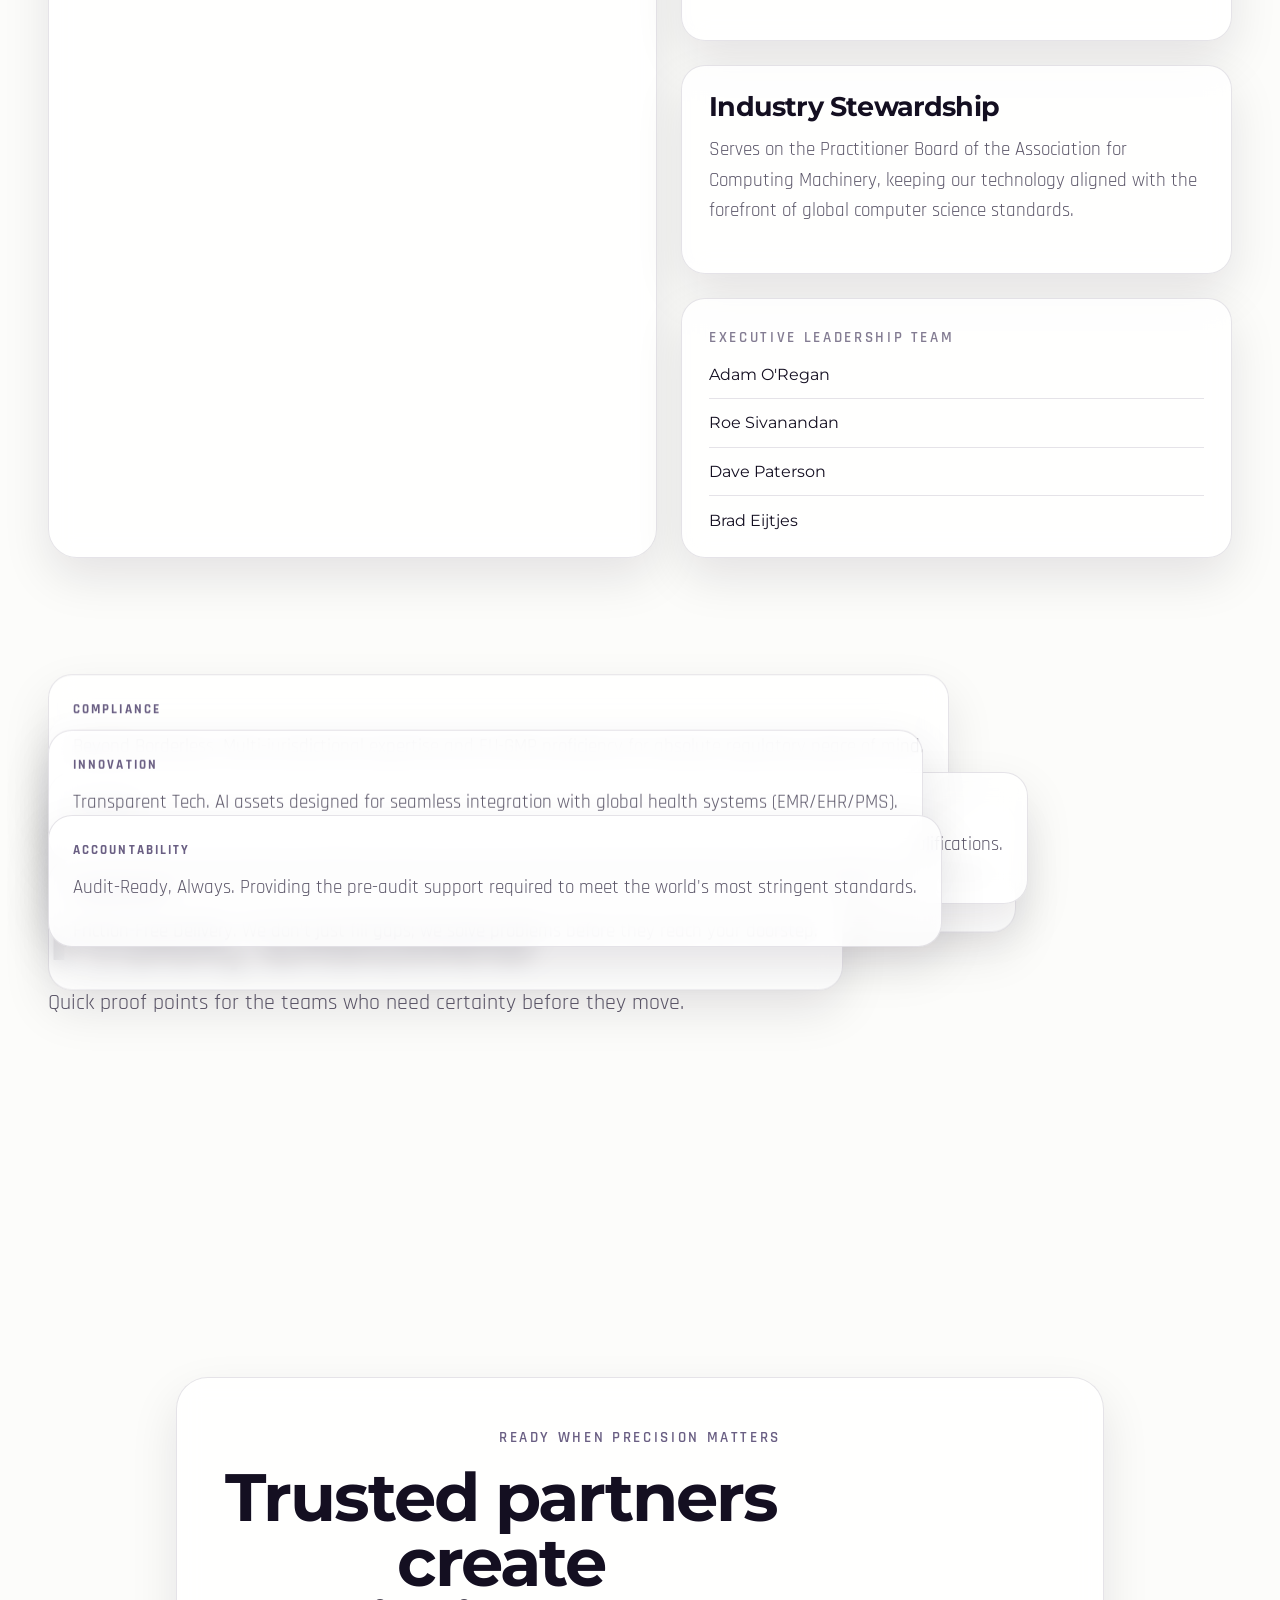
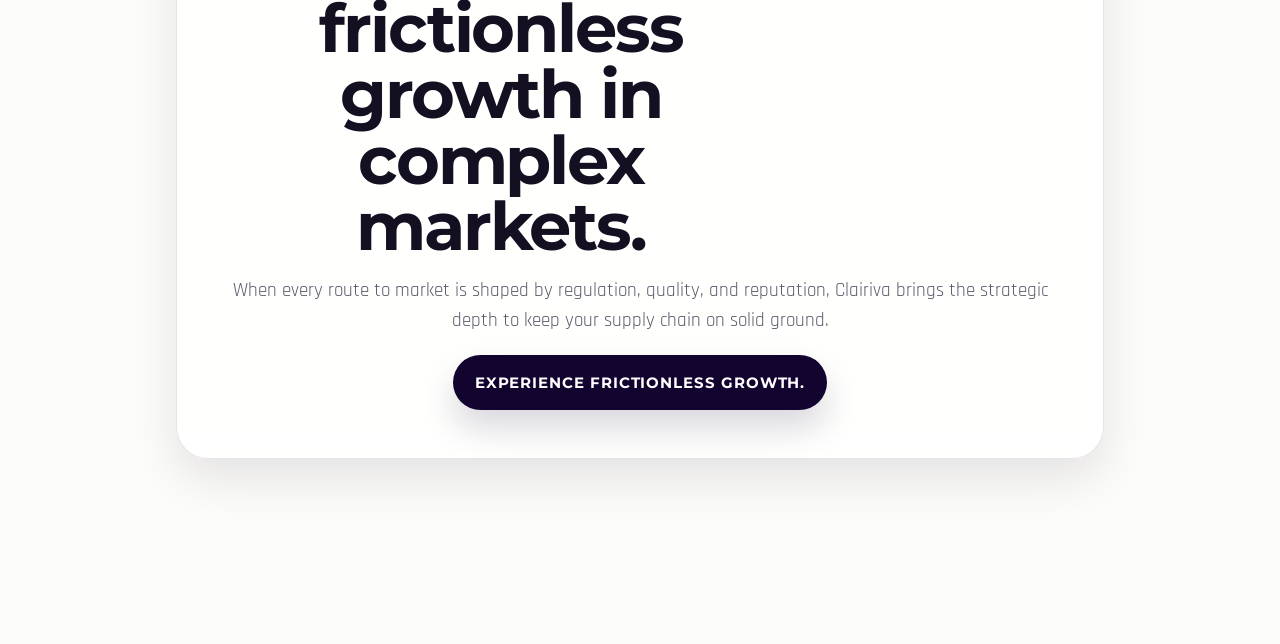
==== commit 3533e3b6: "Enhance homepage styling and reveal animations. Updated CSS for body and elements to improve layout " ====
--- a/home.html
+++ b/home.html
@@ -18,7 +18,77 @@
   </script>
   <link rel="preconnect" href="https://fonts.googleapis.com">
   <link rel="preconnect" href="https://fonts.gstatic.com" crossorigin>
+  <link rel="preload" as="image" href="media/clairiva-logo.svg">
   <link href="https://fonts.googleapis.com/css2?family=Montserrat:wght@700;800;900&family=Rajdhani:wght@400;600&display=swap" rel="stylesheet">
+  <style>
+    html,
+    body {
+      margin: 0;
+      min-height: 100%;
+    }
+
+    body {
+      background: #fff;
+      color: #140f21;
+      overflow-x: hidden;
+    }
+
+    .brand-stage {
+      position: fixed;
+      inset: 0;
+      z-index: 10;
+      pointer-events: none;
+    }
+
+    .brand-logo {
+      position: fixed;
+      left: 10px;
+      top: 5px;
+      height: 50px;
+      width: auto;
+      display: block;
+      opacity: 1;
+    }
+
+    .brand-wordmark {
+      position: fixed;
+      left: 70px;
+      top: 5px;
+      width: 320px;
+      opacity: 1;
+      color: #12042e;
+      text-align: left;
+    }
+
+    .brand-line {
+      width: 100%;
+      font-family: "Montserrat", "Arial Black", Arial, sans-serif;
+      font-weight: 900;
+      line-height: 0.9;
+      white-space: nowrap;
+      letter-spacing: 0.06em;
+      text-transform: uppercase;
+    }
+
+    .brand-line--top {
+      margin-bottom: 0.08em;
+      font-size: 26px;
+    }
+
+    .brand-line--bottom {
+      font-size: 15px;
+      font-weight: 800;
+      letter-spacing: 0.1em;
+      transform: scaleX(0.985);
+      transform-origin: left top;
+    }
+
+    .page-grid,
+    .page-orbit,
+    .home-content {
+      opacity: 0;
+    }
+  </style>
   <link rel="stylesheet" href="home.css">
 </head>
 <body>
--- a/home.css
+++ b/home.css
@@ -34,13 +34,17 @@
 }
 
 body {
+  background: #ffffff;
+  color: var(--text-strong);
+  font-family: "Rajdhani", sans-serif;
+  overflow-x: hidden;
+}
+
+body[data-ready="true"] {
   background:
     radial-gradient(circle at top left, rgba(18, 4, 46, 0.05), transparent 28rem),
     radial-gradient(circle at 85% 8%, rgba(86, 104, 162, 0.08), transparent 22rem),
     var(--page-bg);
-  color: var(--text-strong);
-  font-family: "Rajdhani", sans-serif;
-  overflow-x: hidden;
 }
 
 a {
@@ -78,18 +82,19 @@
 .home-shell {
   position: relative;
   min-height: 100vh;
-  opacity: 0;
-  transition: opacity 420ms ease;
-}
-
-body[data-ready="true"] .home-shell {
-  opacity: 1;
 }
 
 .page-grid,
 .page-orbit {
   position: fixed;
   pointer-events: none;
+  opacity: 0;
+  transition: opacity 320ms ease, transform 320ms ease;
+}
+
+body[data-ready="true"] .page-grid,
+body[data-ready="true"] .page-orbit {
+  opacity: 1;
 }
 
 .page-grid {
@@ -187,6 +192,12 @@
   position: relative;
   z-index: 1;
   padding-top: clamp(6rem, 13vw, 9rem);
+  opacity: 0;
+  transition: opacity 420ms ease;
+}
+
+body[data-ready="true"] .home-content {
+  opacity: 1;
 }
 
 .section {
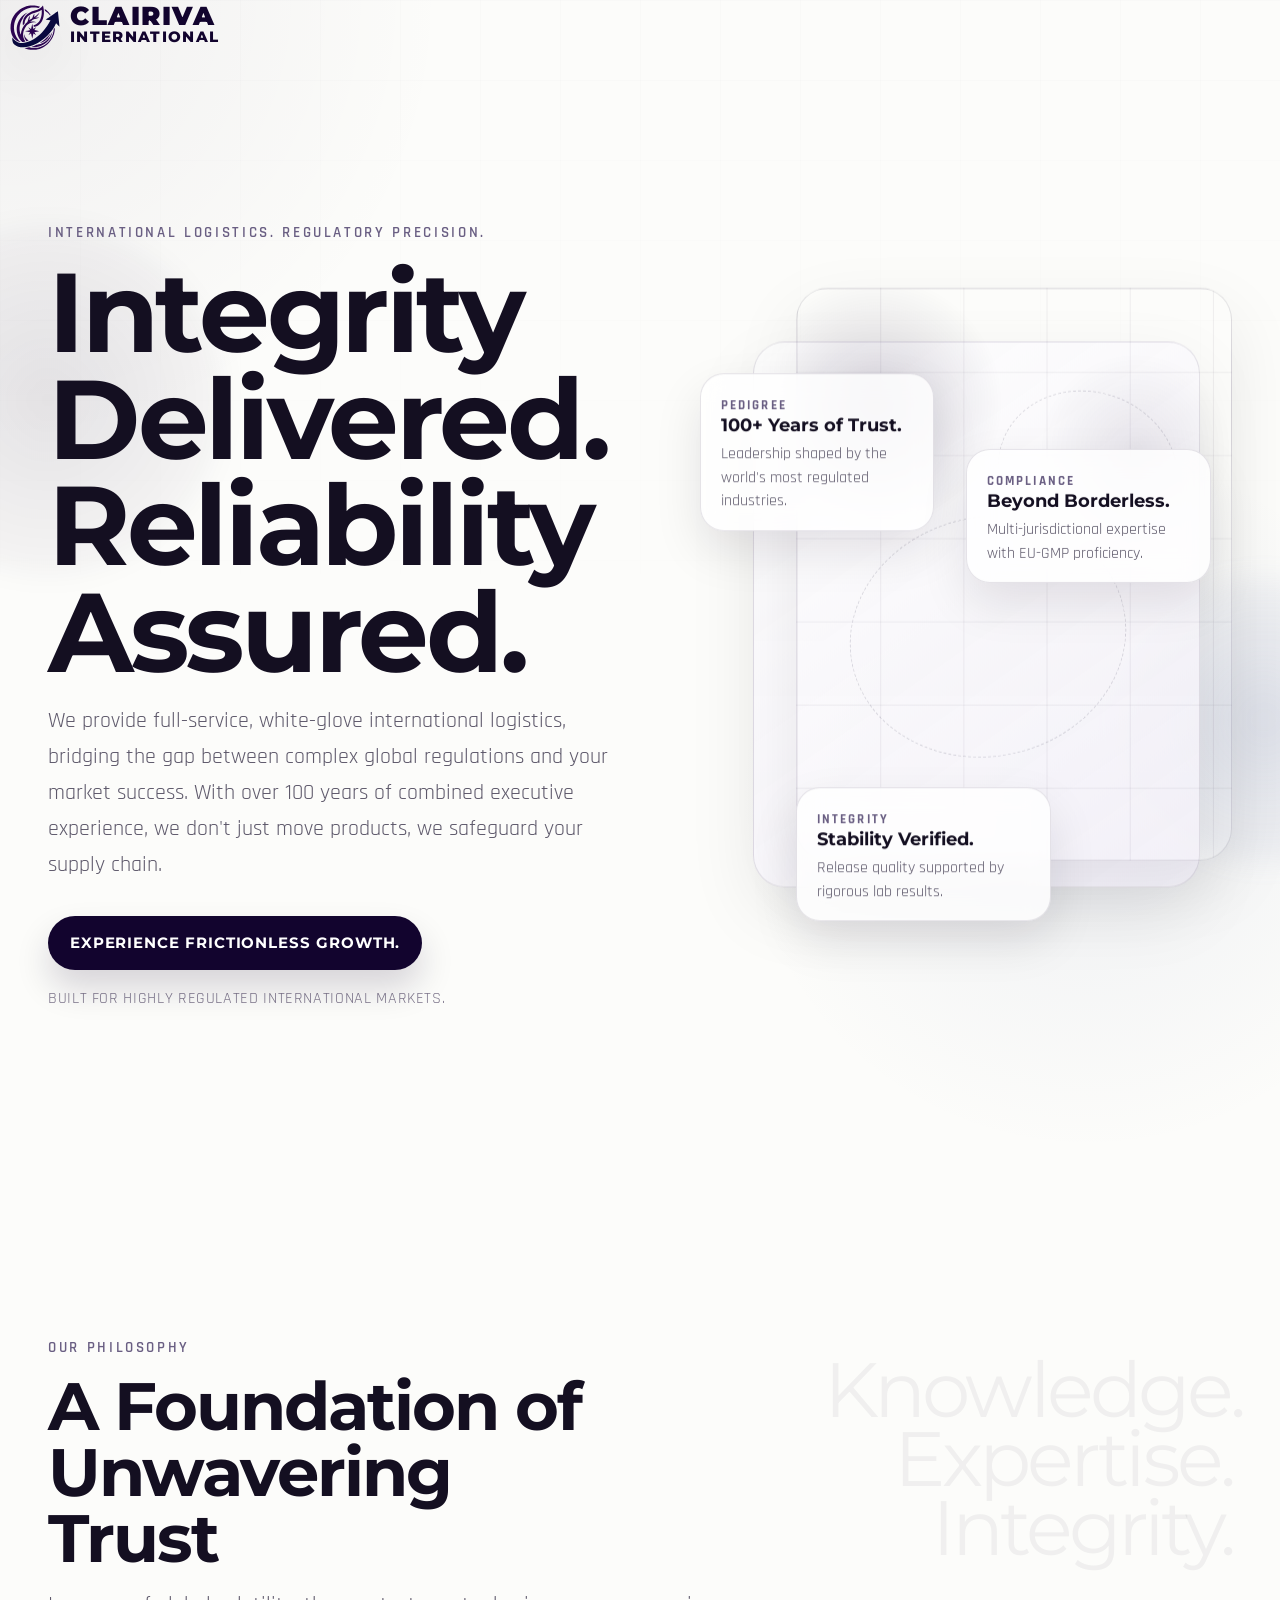
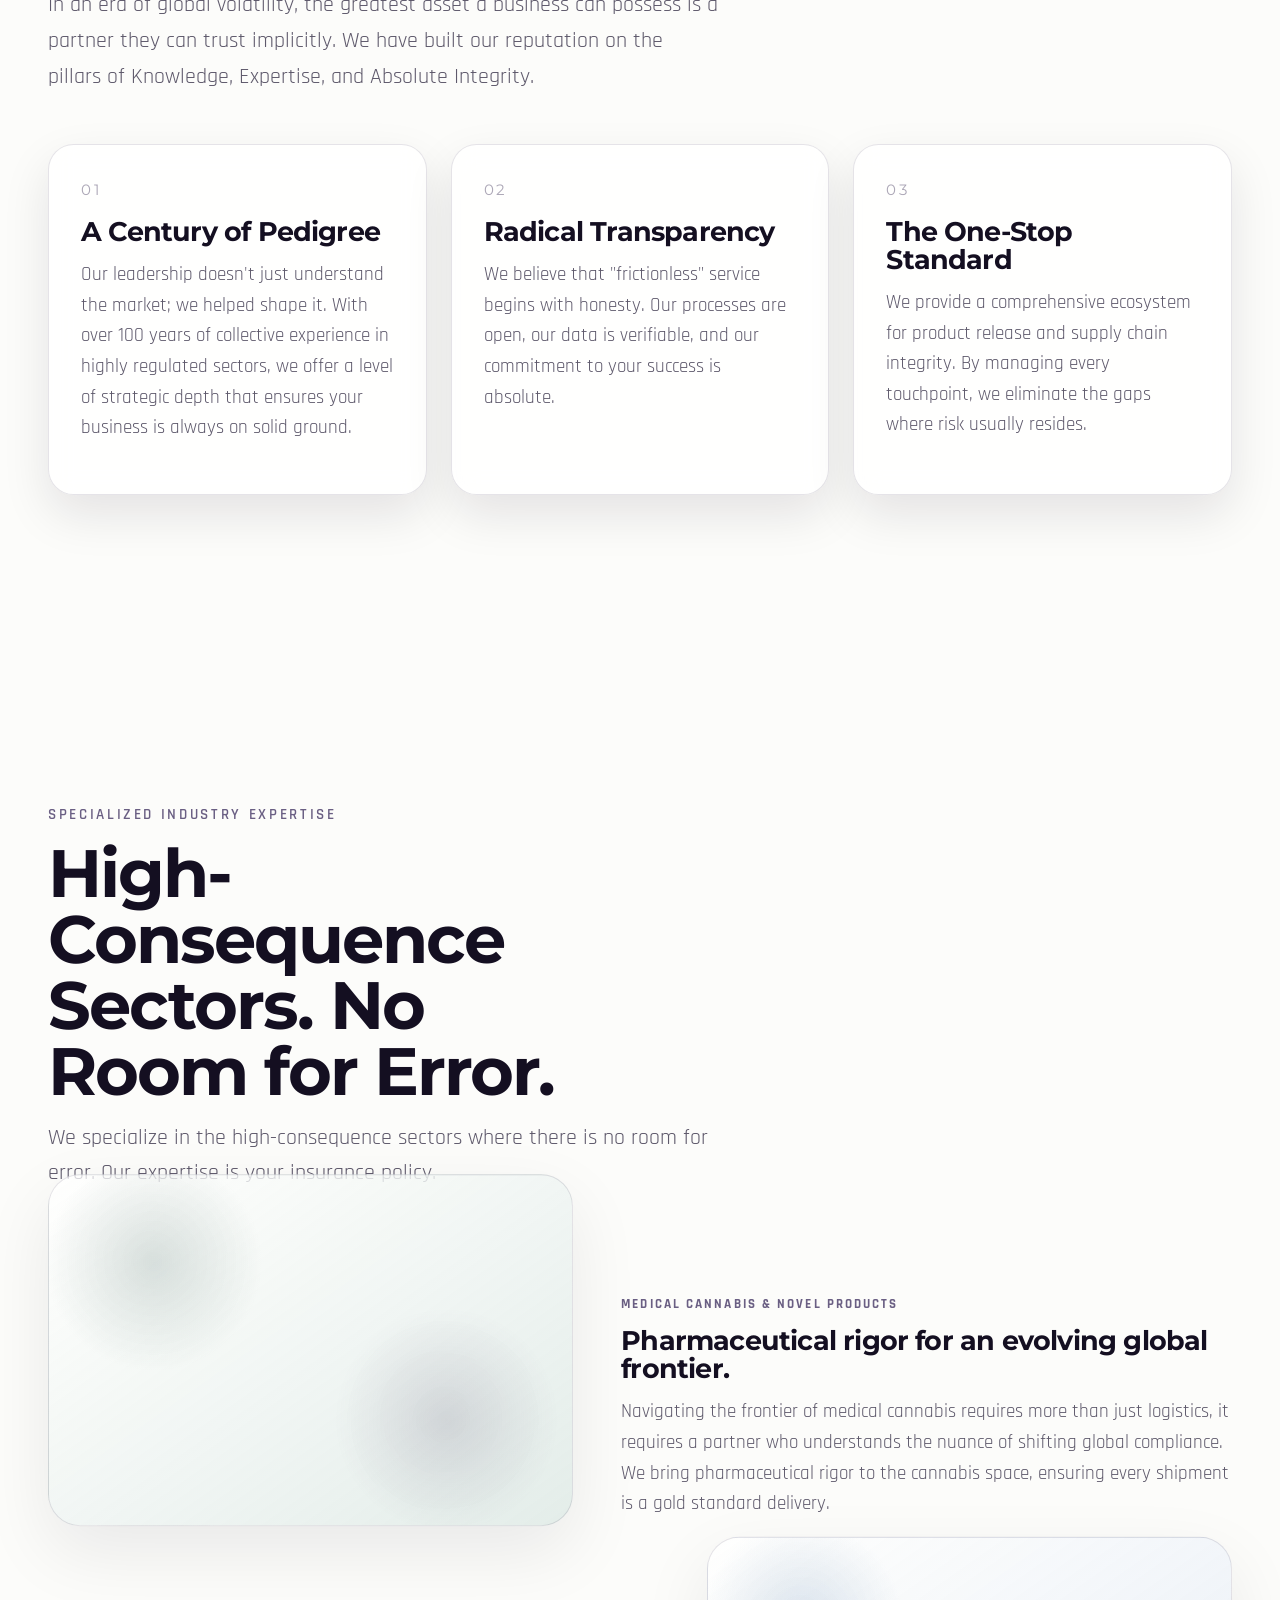
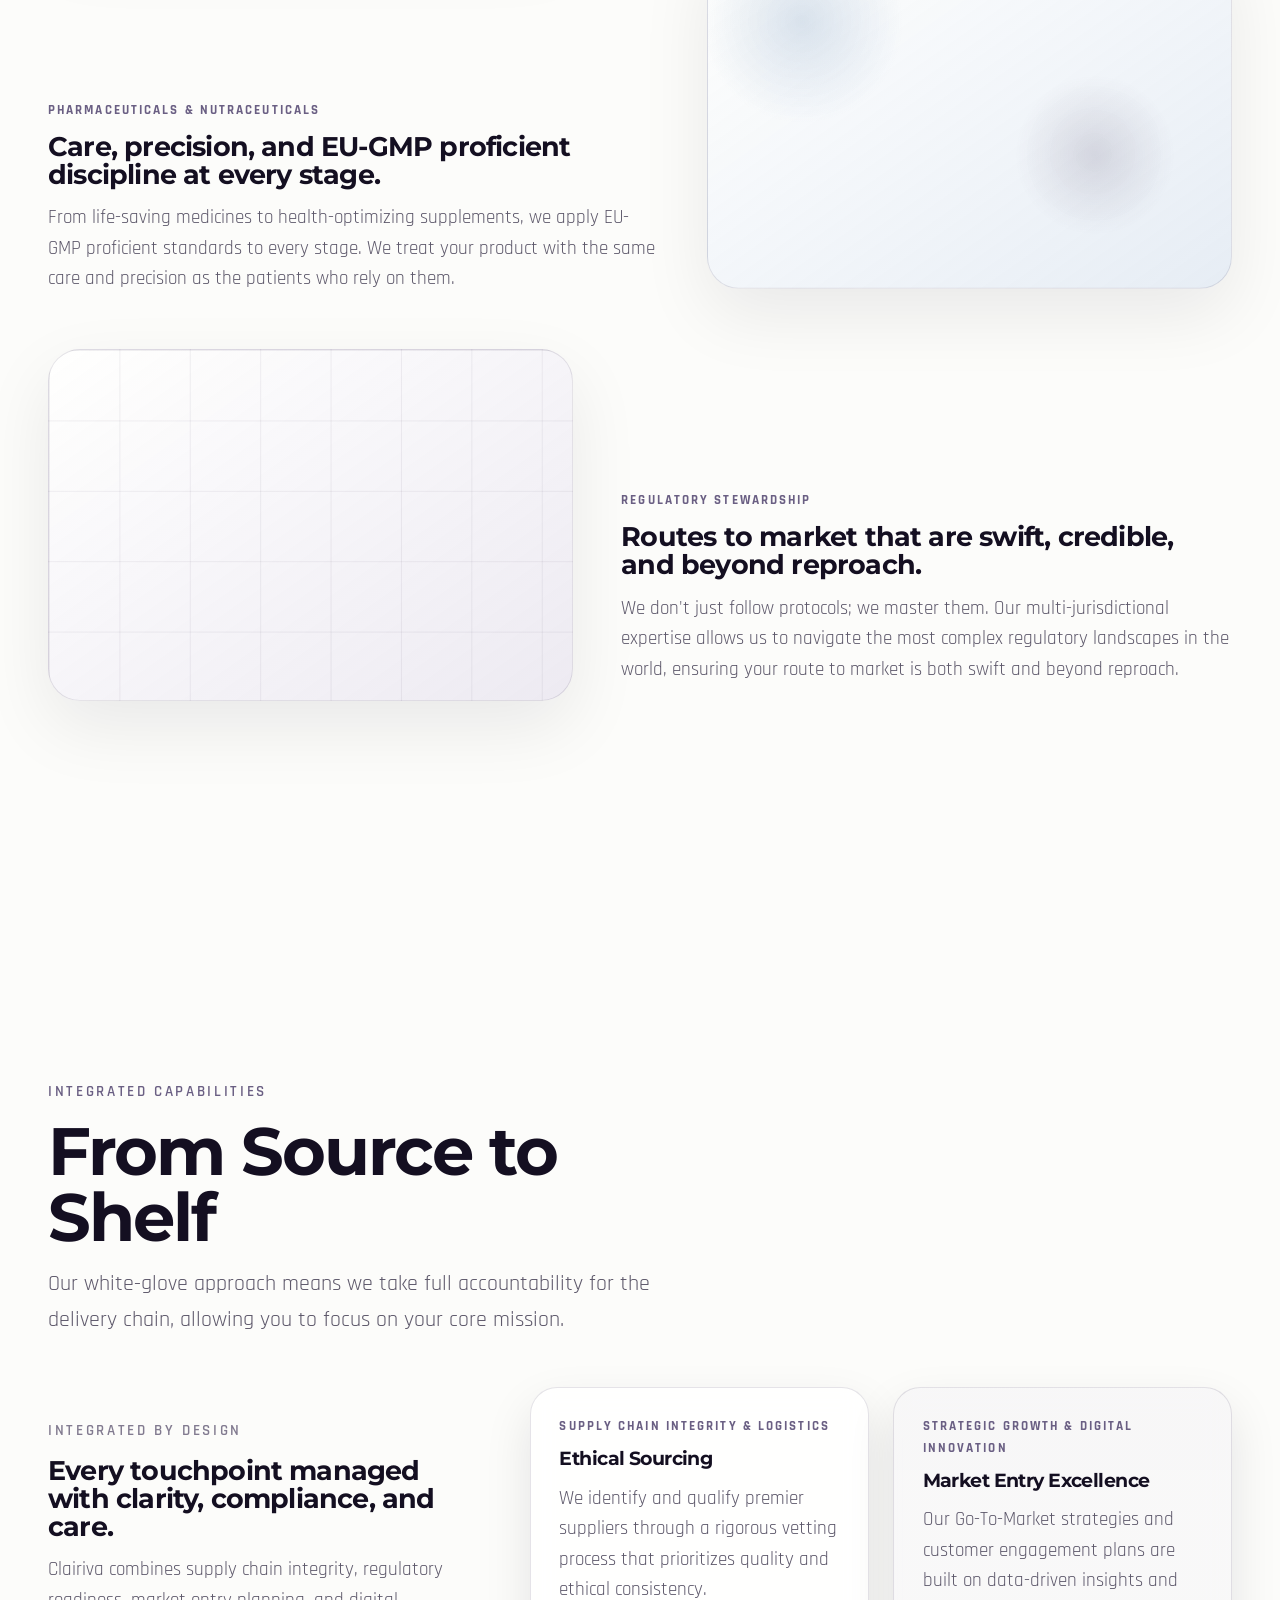
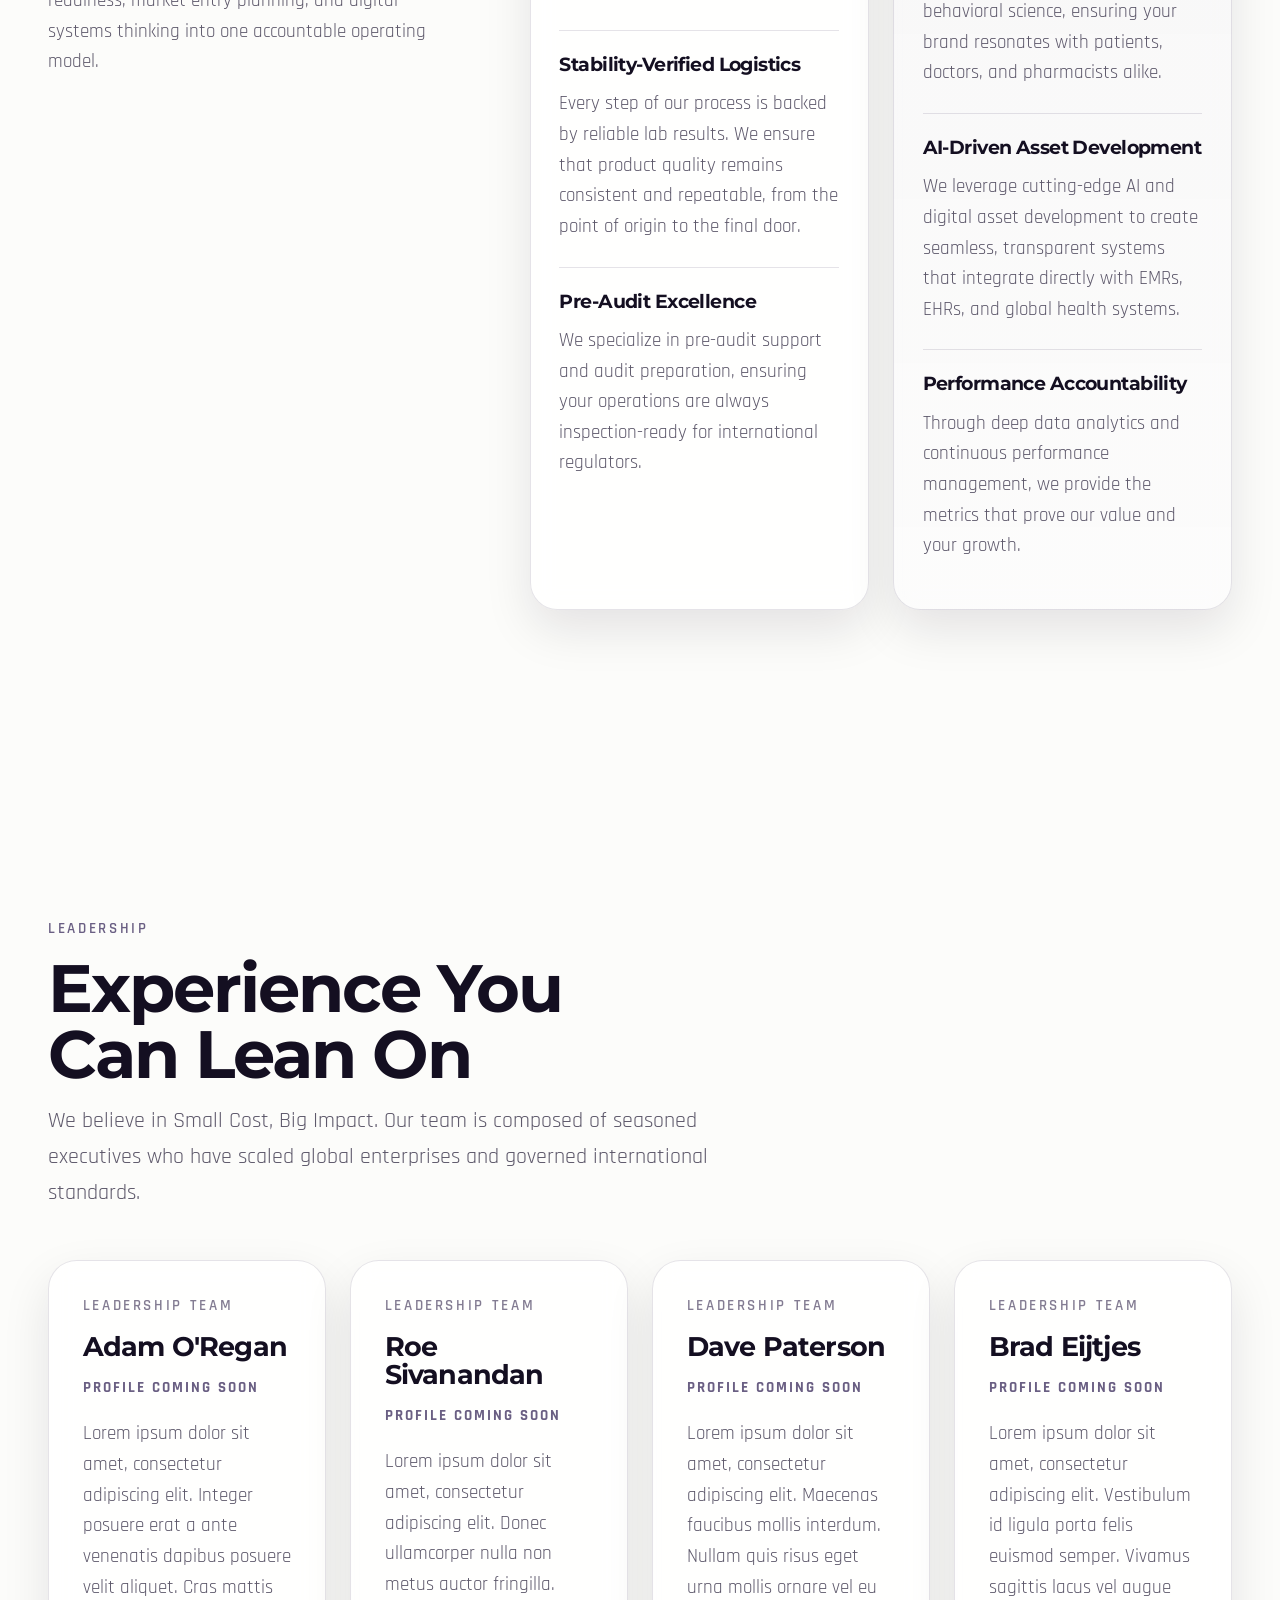
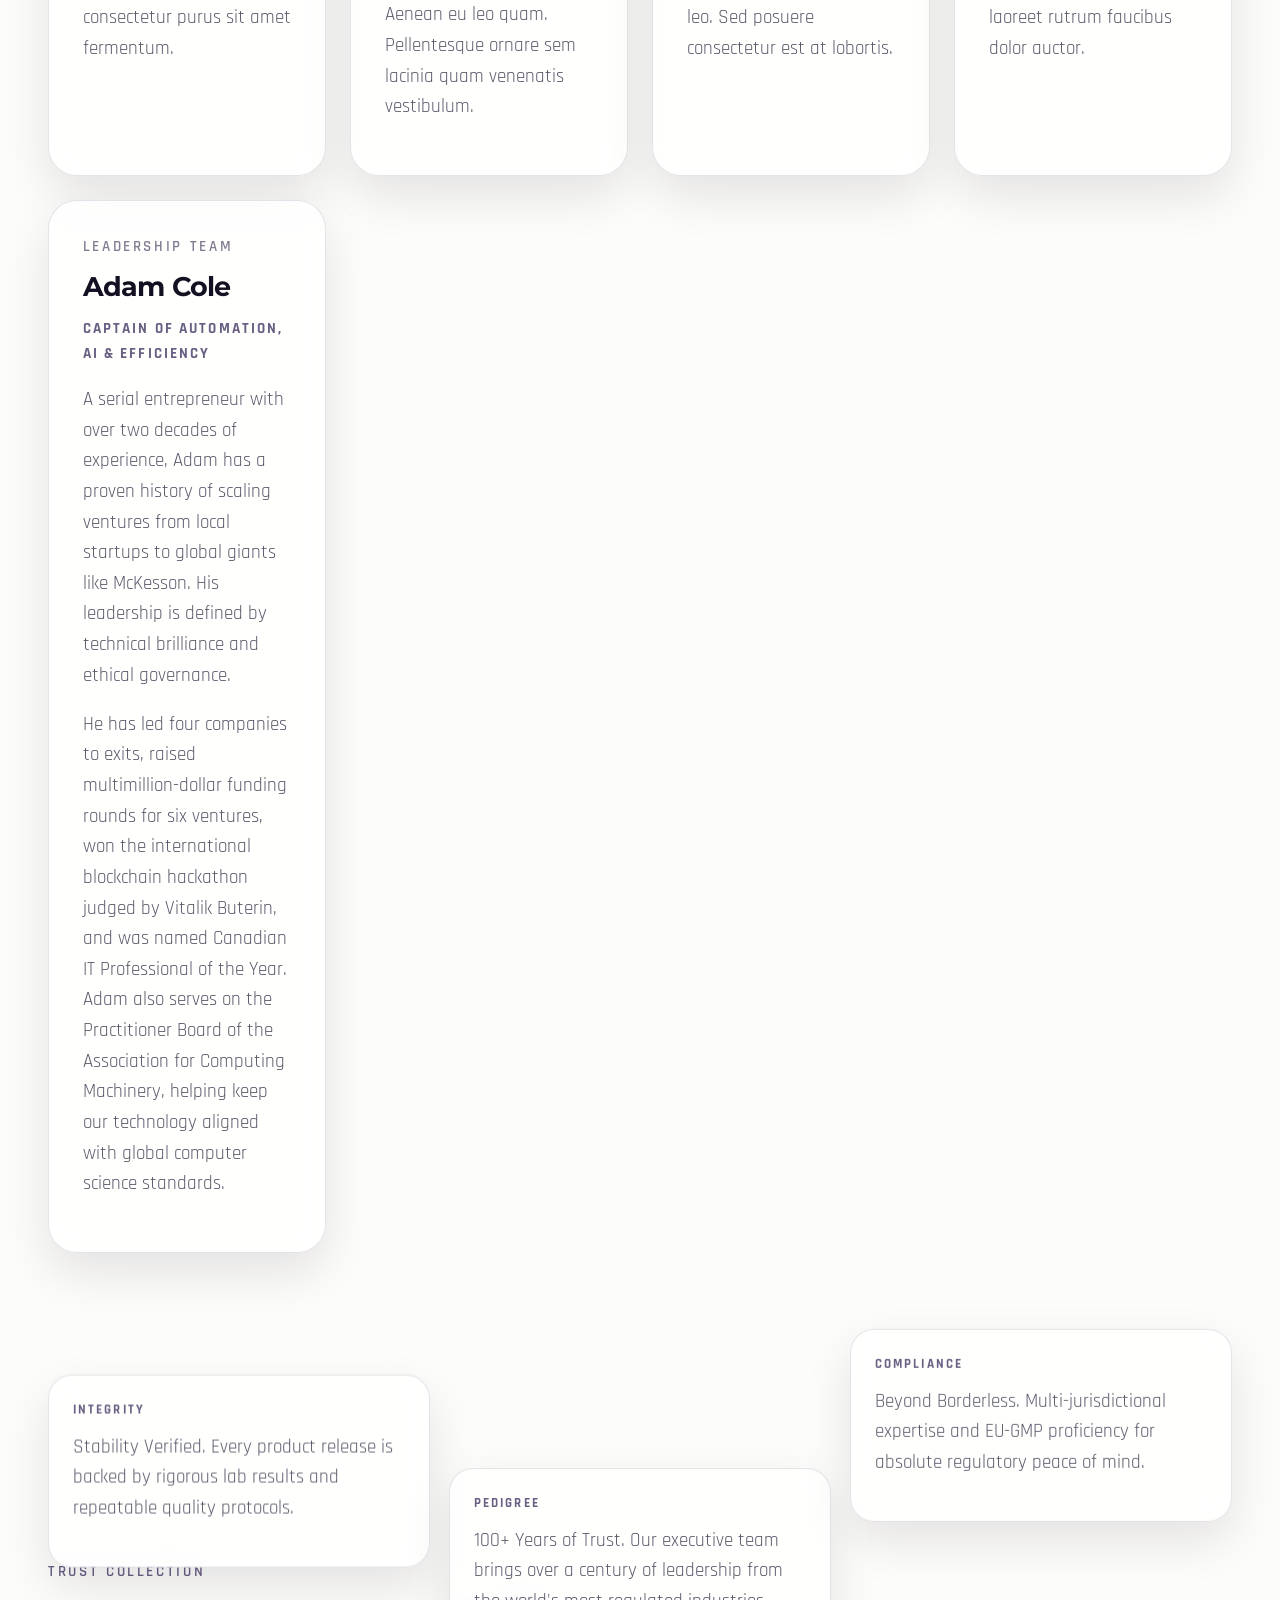
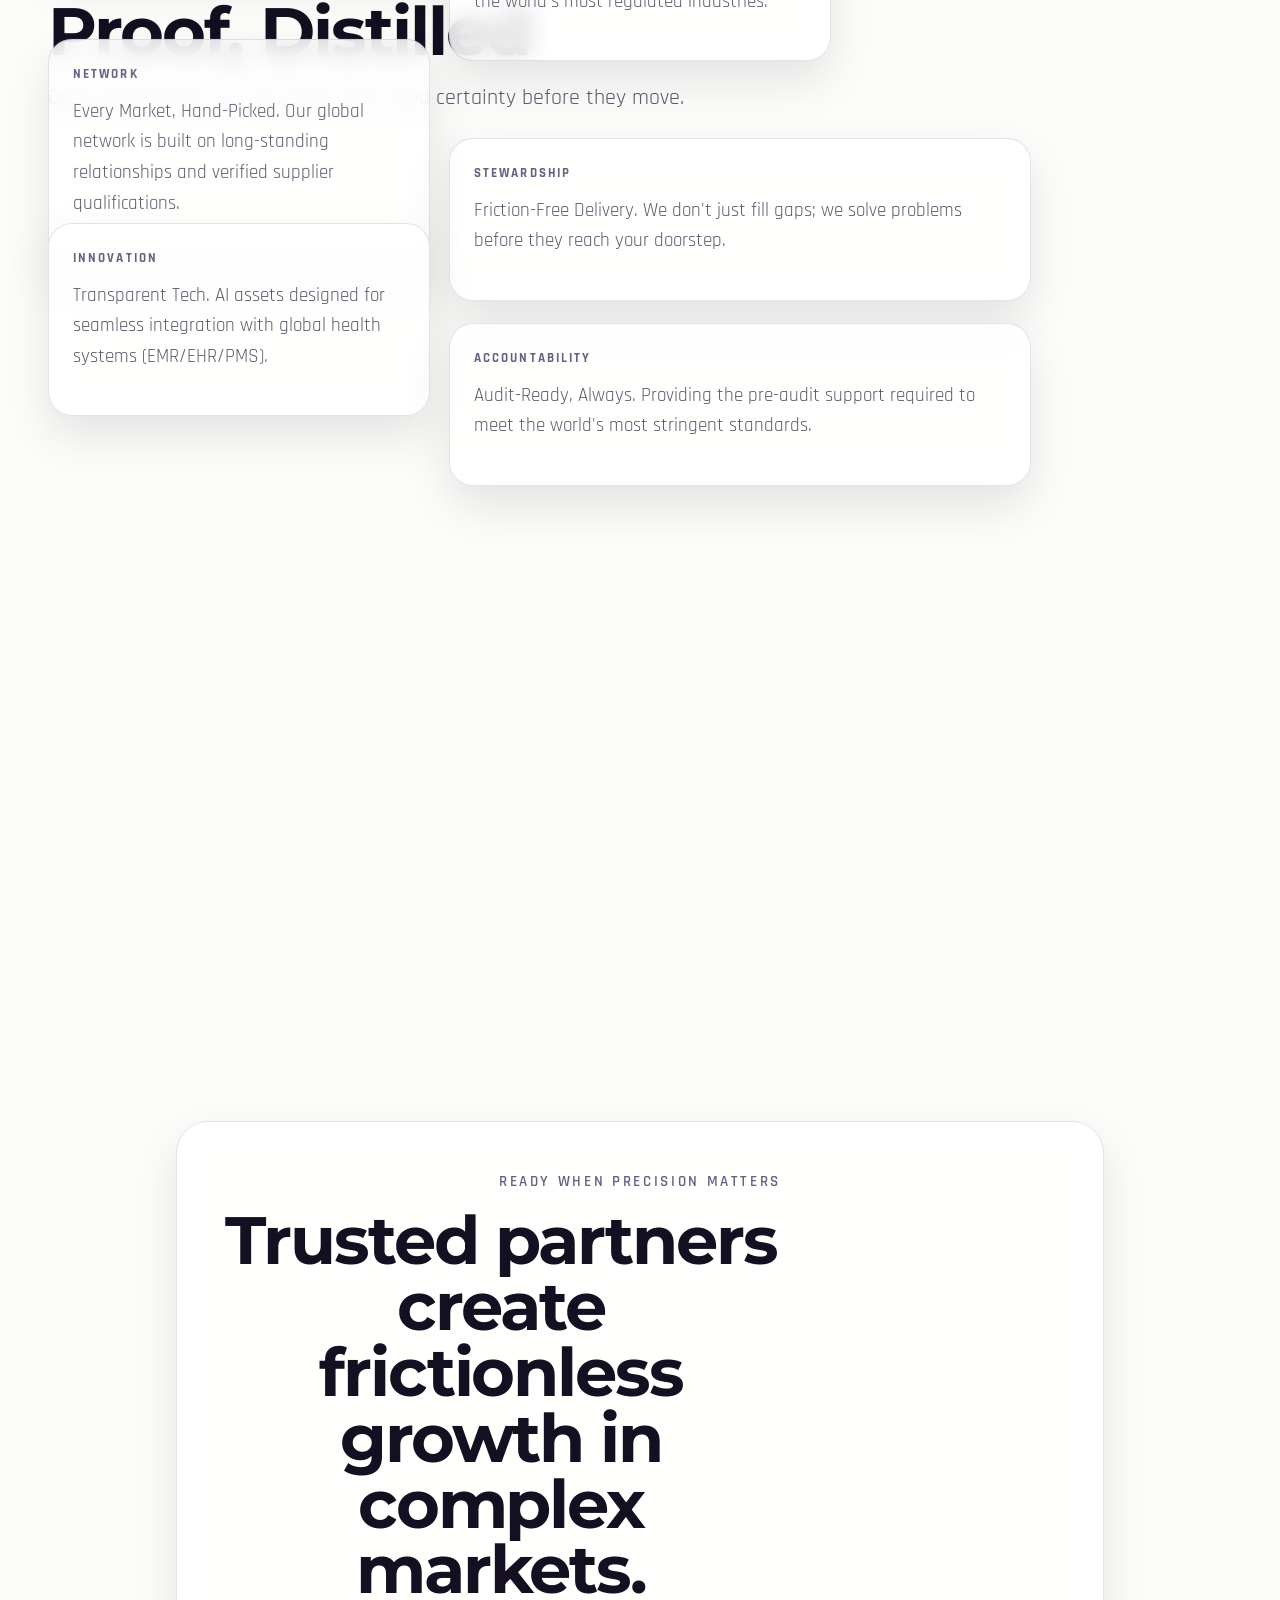
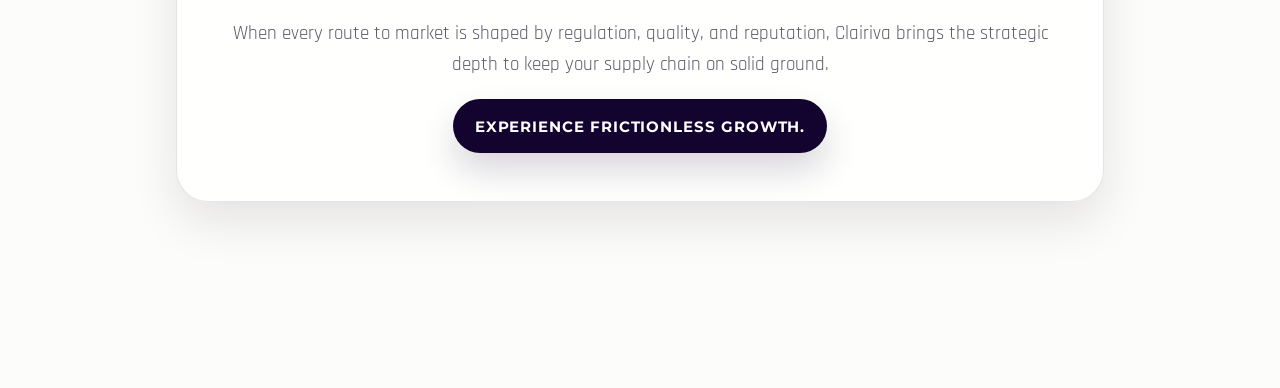
==== commit e68fb7ad: "Refactor leadership section in homepage. Updated HTML to replace 'leader-spotlight' with 'leader-car" ====
--- a/home.html
+++ b/home.html
@@ -346,52 +346,65 @@
         </div>
 
         <div class="leadership-grid">
-          <article class="leader-spotlight" data-reveal>
-            <p class="eyebrow eyebrow--soft">Featured leadership</p>
+          <article class="leader-card" data-reveal>
+            <p class="eyebrow eyebrow--soft">Leadership Team</p>
+            <h3>Adam O'Regan</h3>
+            <p class="leader-card__role">Profile coming soon</p>
+            <p>
+              Lorem ipsum dolor sit amet, consectetur adipiscing elit. Integer posuere erat a ante
+              venenatis dapibus posuere velit aliquet. Cras mattis consectetur purus sit amet fermentum.
+            </p>
+          </article>
+
+          <article class="leader-card" data-reveal>
+            <p class="eyebrow eyebrow--soft">Leadership Team</p>
+            <h3>Roe Sivanandan</h3>
+            <p class="leader-card__role">Profile coming soon</p>
+            <p>
+              Lorem ipsum dolor sit amet, consectetur adipiscing elit. Donec ullamcorper nulla non metus
+              auctor fringilla. Aenean eu leo quam. Pellentesque ornare sem lacinia quam venenatis
+              vestibulum.
+            </p>
+          </article>
+
+          <article class="leader-card" data-reveal>
+            <p class="eyebrow eyebrow--soft">Leadership Team</p>
+            <h3>Dave Paterson</h3>
+            <p class="leader-card__role">Profile coming soon</p>
+            <p>
+              Lorem ipsum dolor sit amet, consectetur adipiscing elit. Maecenas faucibus mollis interdum.
+              Nullam quis risus eget urna mollis ornare vel eu leo. Sed posuere consectetur est at
+              lobortis.
+            </p>
+          </article>
+
+          <article class="leader-card" data-reveal>
+            <p class="eyebrow eyebrow--soft">Leadership Team</p>
+            <h3>Brad Eijtjes</h3>
+            <p class="leader-card__role">Profile coming soon</p>
+            <p>
+              Lorem ipsum dolor sit amet, consectetur adipiscing elit. Vestibulum id ligula porta felis
+              euismod semper. Vivamus sagittis lacus vel augue laoreet rutrum faucibus dolor auctor.
+            </p>
+          </article>
+
+          <article class="leader-card" data-reveal>
+            <p class="eyebrow eyebrow--soft">Leadership Team</p>
             <h3>Adam Cole</h3>
-            <p class="leader-spotlight__role">Captain of Automation, AI &amp; Efficiency</p>
+            <p class="leader-card__role">Captain of Automation, AI &amp; Efficiency</p>
             <p>
               A serial entrepreneur with over two decades of experience, Adam has a proven history of
               scaling ventures from local startups to global giants like McKesson. His leadership is
               defined by technical brilliance and ethical governance.
             </p>
-          </article>
-
-          <div class="leader-credentials">
-            <article class="credential-card" data-reveal>
-              <h3>The Pedigree of Excellence</h3>
-              <p>
-                Successfully led four companies to exits and raised multimillion-dollar funding rounds
-                for six separate ventures.
-              </p>
-            </article>
-
-            <article class="credential-card" data-reveal>
-              <h3>Global Recognition</h3>
-              <p>
-                Winner of the international blockchain hackathon judged by Vitalik Buterin and named
-                Canadian IT Professional of the Year.
-              </p>
-            </article>
-
-            <article class="credential-card" data-reveal>
-              <h3>Industry Stewardship</h3>
-              <p>
-                Serves on the Practitioner Board of the Association for Computing Machinery, keeping our
-                technology aligned with the forefront of global computer science standards.
-              </p>
-            </article>
-          </div>
-
-          <aside class="executive-roster" data-reveal>
-            <p class="eyebrow eyebrow--soft">Executive Leadership Team</p>
-            <ul>
-              <li>Adam O'Regan</li>
-              <li>Roe Sivanandan</li>
-              <li>Dave Paterson</li>
-              <li>Brad Eijtjes</li>
-            </ul>
-          </aside>
+            <p>
+              He has led four companies to exits, raised multimillion-dollar funding rounds for six
+              ventures, won the international blockchain hackathon judged by Vitalik Buterin, and was
+              named Canadian IT Professional of the Year. Adam also serves on the Practitioner Board of
+              the Association for Computing Machinery, helping keep our technology aligned with global
+              computer science standards.
+            </p>
+          </article>
         </div>
       </section>
 
--- a/home.css
+++ b/home.css
@@ -408,6 +408,7 @@
 .pillar-card,
 .capability-column,
 .leader-spotlight,
+.leader-card,
 .credential-card,
 .executive-roster,
 .trust-card,
@@ -608,18 +609,19 @@
 
 .leadership-grid {
   display: grid;
-  grid-template-columns: minmax(0, 1.05fr) minmax(0, 0.95fr);
+  grid-template-columns: repeat(auto-fit, minmax(16rem, 1fr));
   gap: 1.5rem;
   align-items: start;
 }
 
+.leader-card,
 .leader-spotlight {
-  grid-row: span 2;
   padding: 2.1rem;
   border-radius: 1.8rem;
   min-height: 100%;
 }
 
+.leader-card__role,
 .leader-spotlight__role {
   margin-bottom: 1.2rem;
   color: var(--accent-soft);
@@ -659,6 +661,10 @@
   align-items: start;
 }
 
+.trust-grid .parallax-wrap {
+  position: relative;
+}
+
 .trust-grid__item {
   grid-column: span 4;
 }
@@ -705,7 +711,6 @@
 @media (max-width: 1100px) {
   .hero,
   .capability-stage,
-  .leadership-grid,
   .feature-row,
   .feature-row--reverse {
     grid-template-columns: 1fr;
@@ -731,10 +736,6 @@
 
   .capability-columns {
     grid-template-columns: 1fr;
-  }
-
-  .leader-spotlight {
-    grid-row: auto;
   }
 
   .pillar-grid {
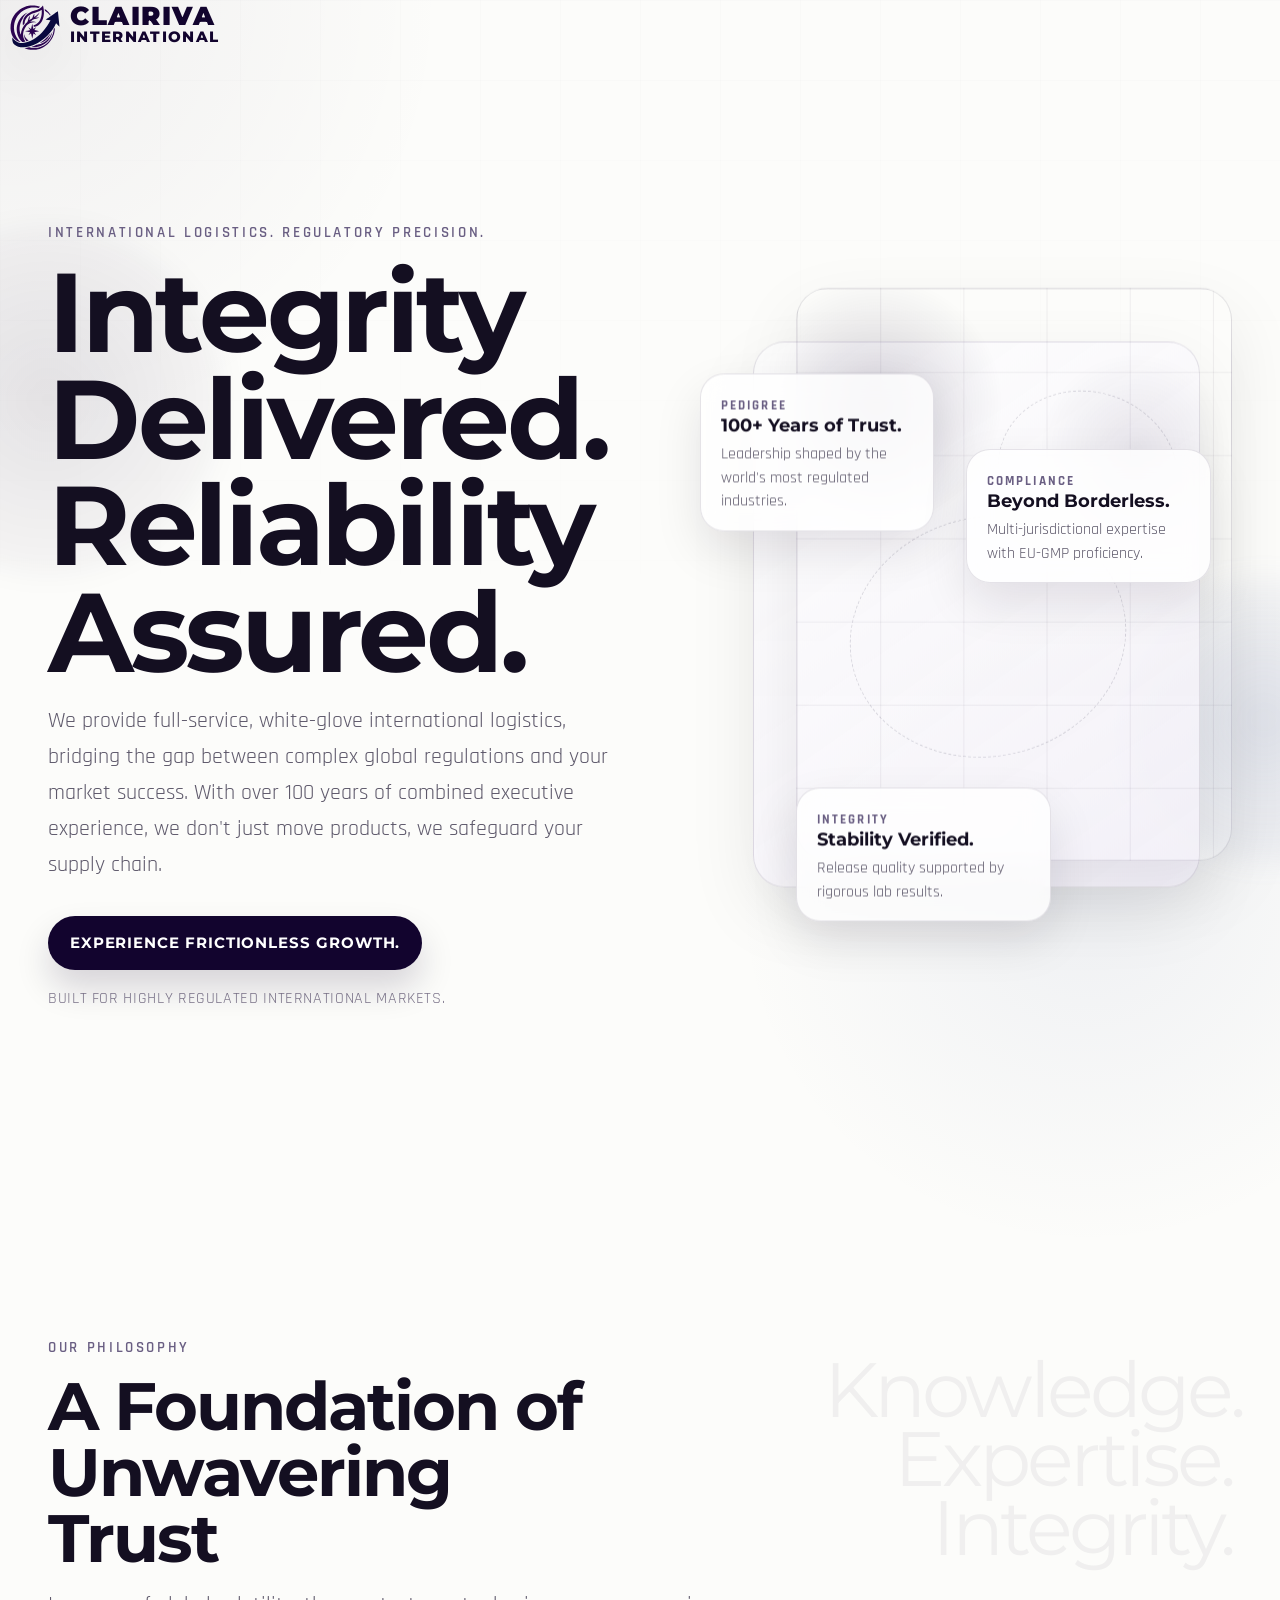
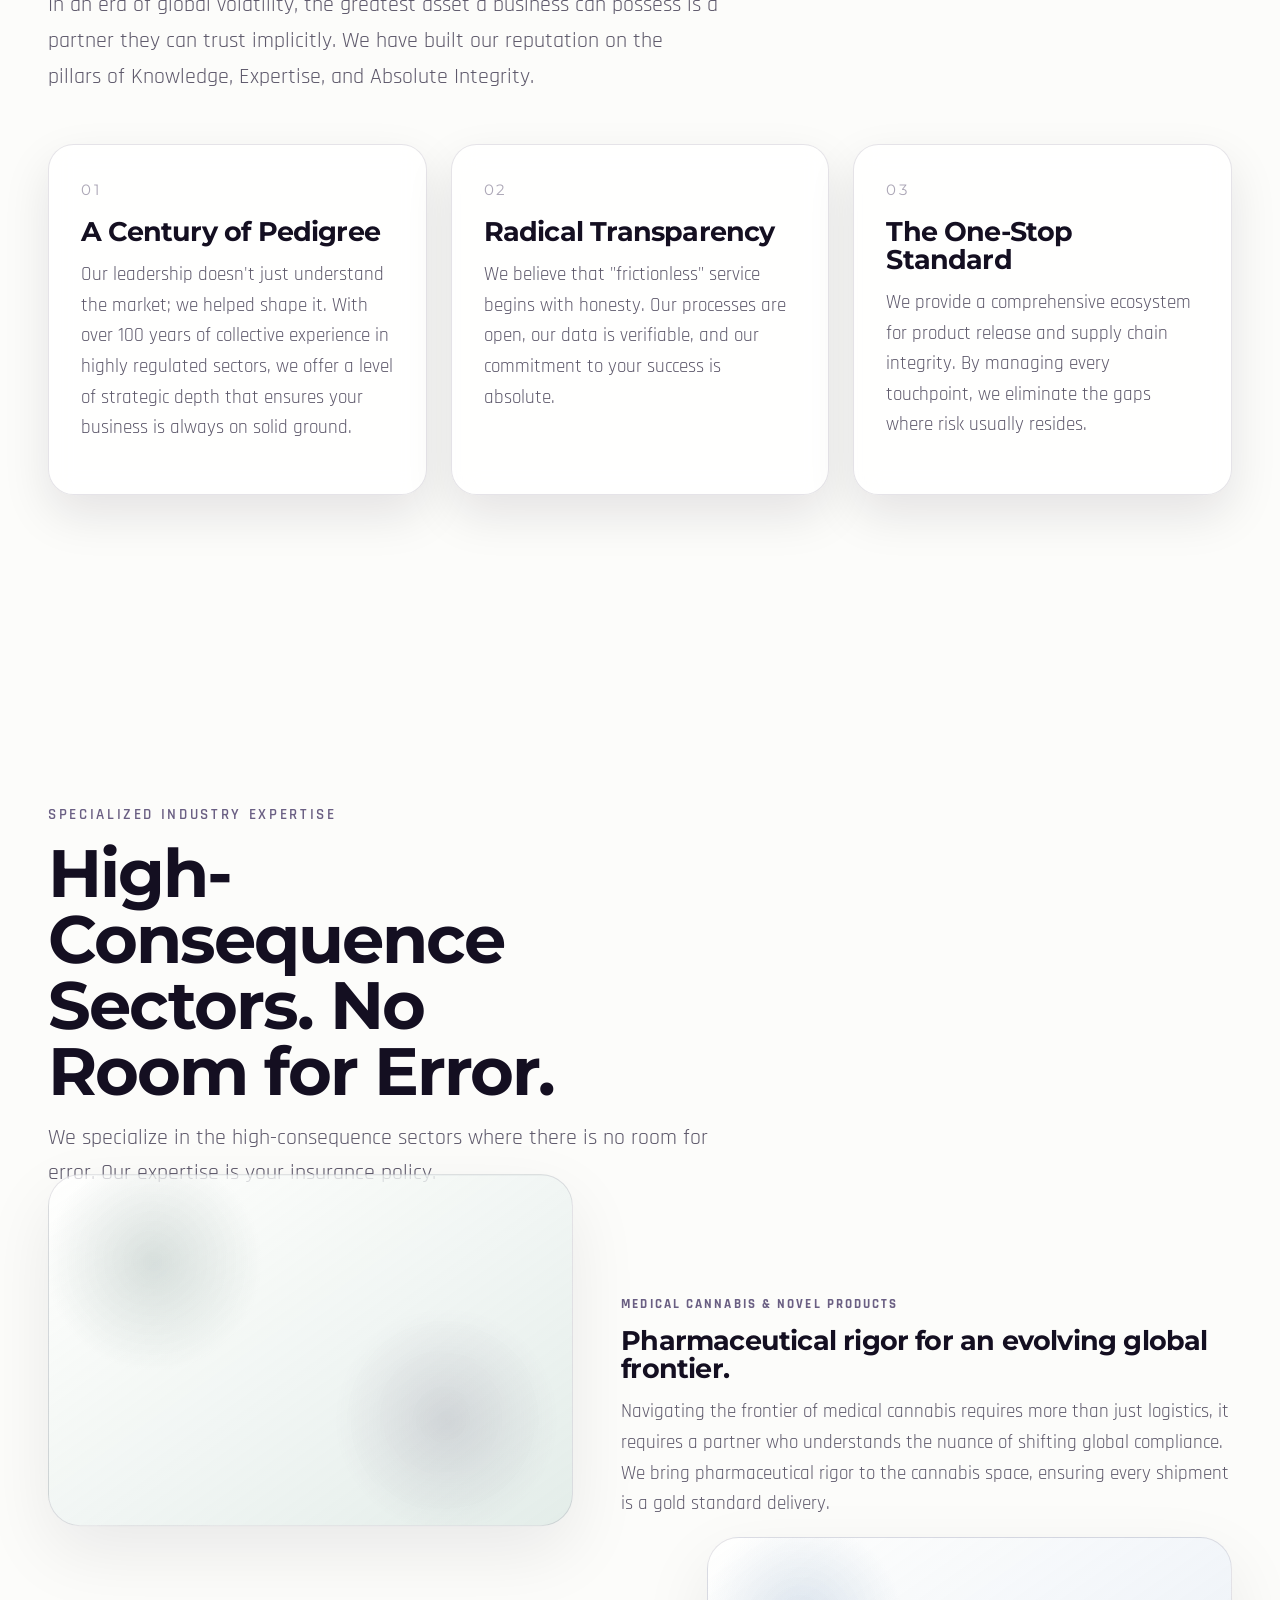
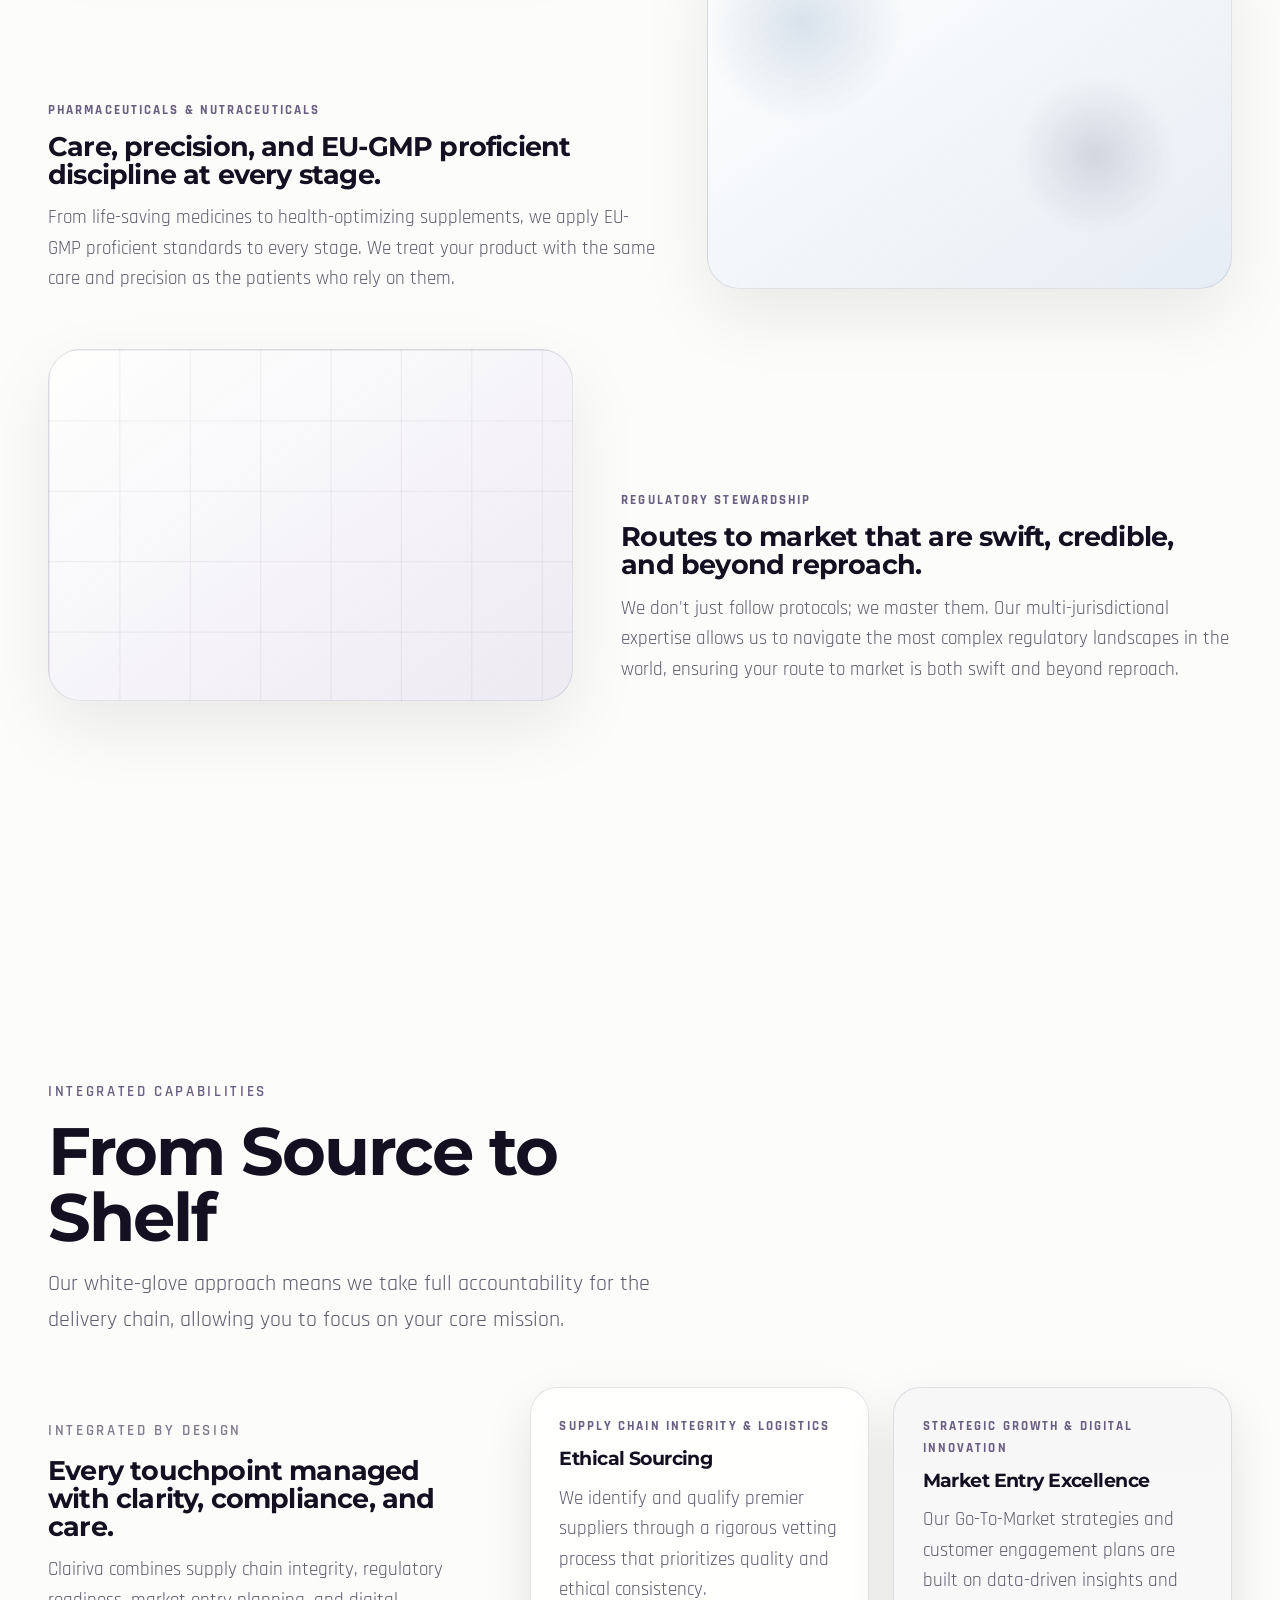
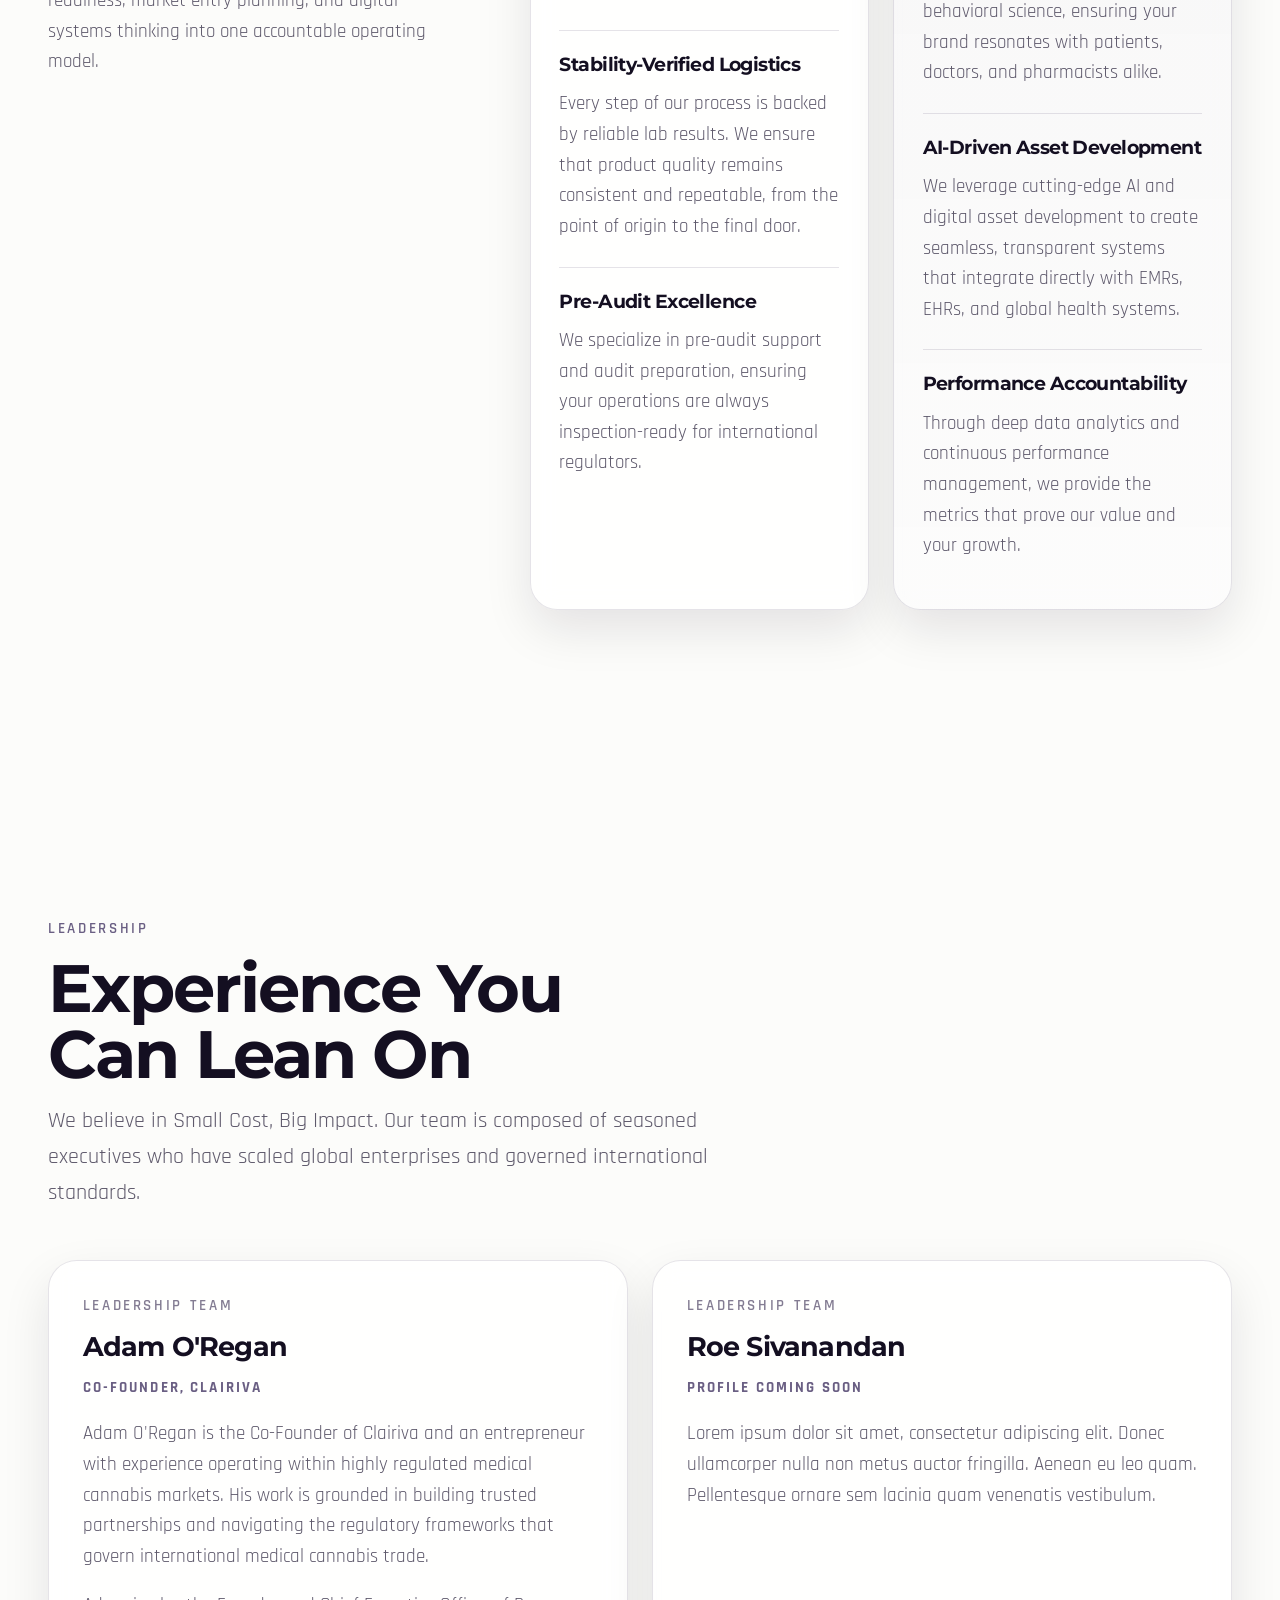
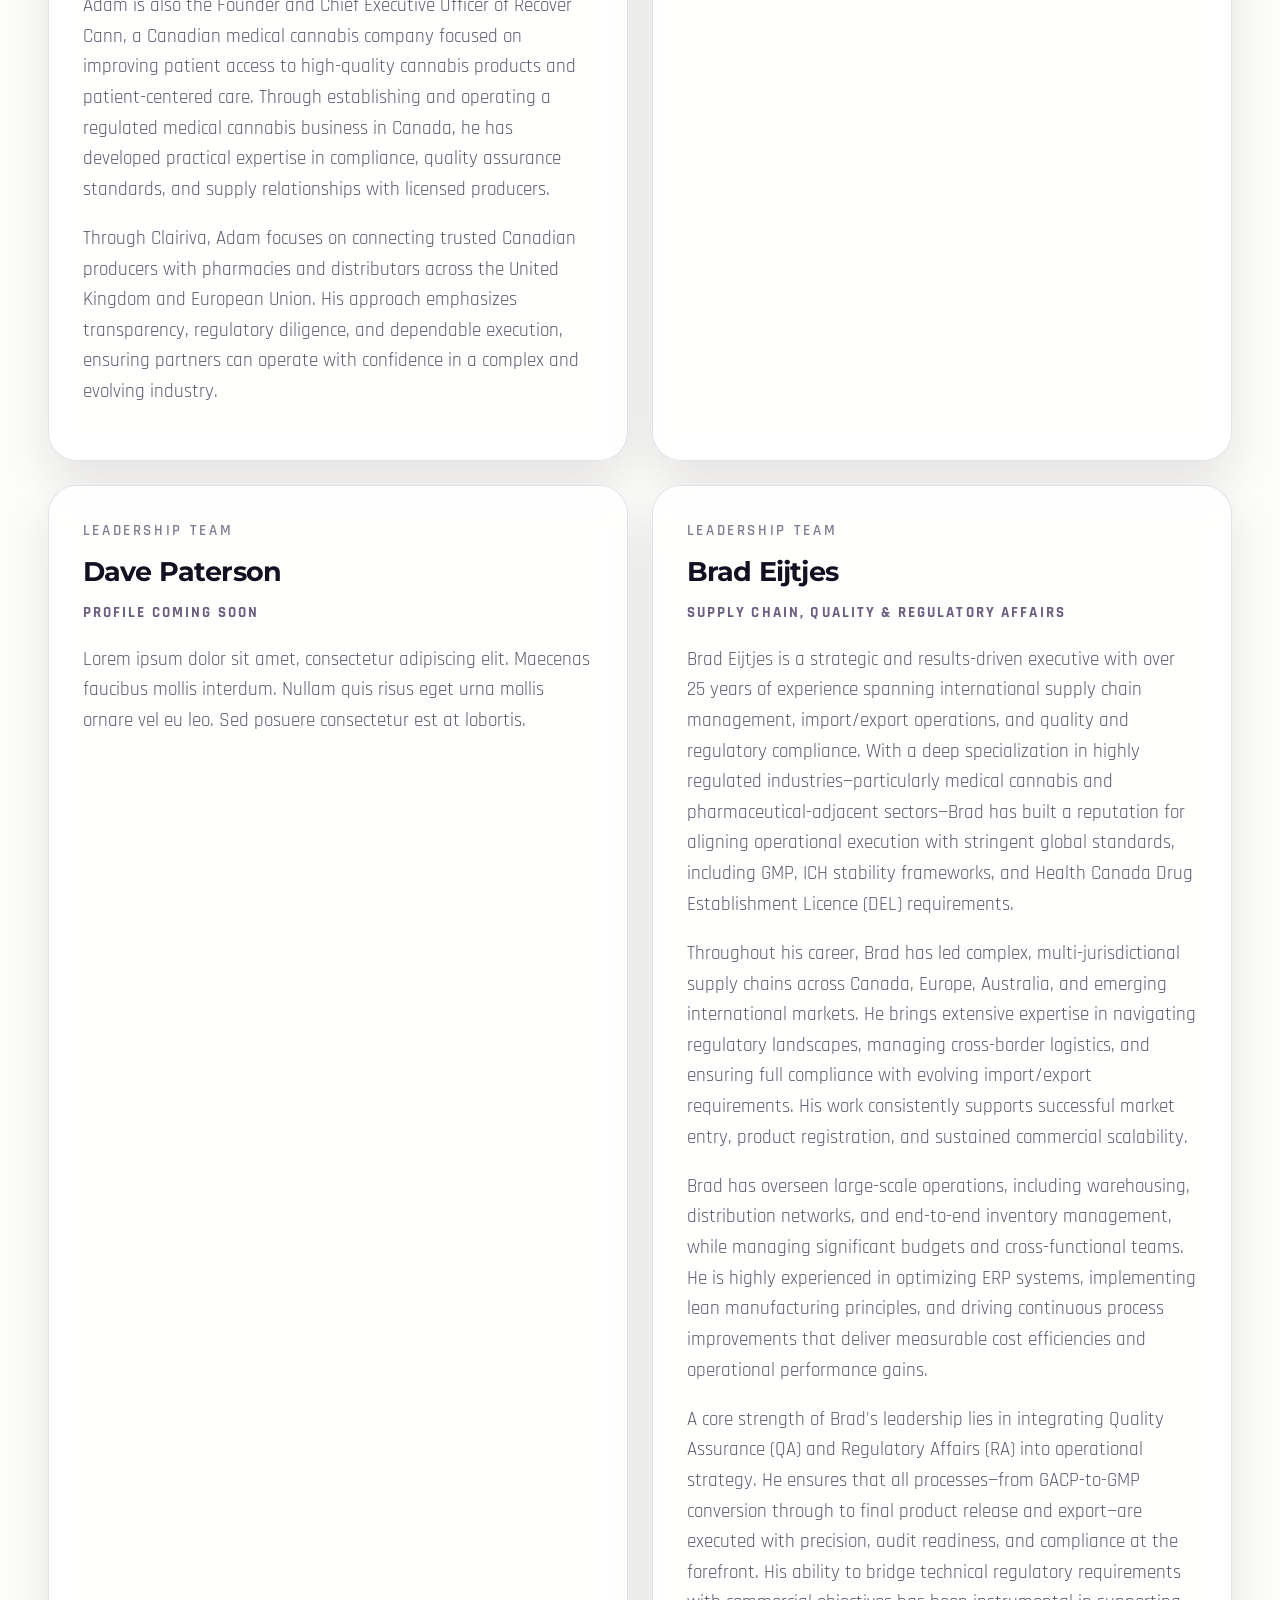
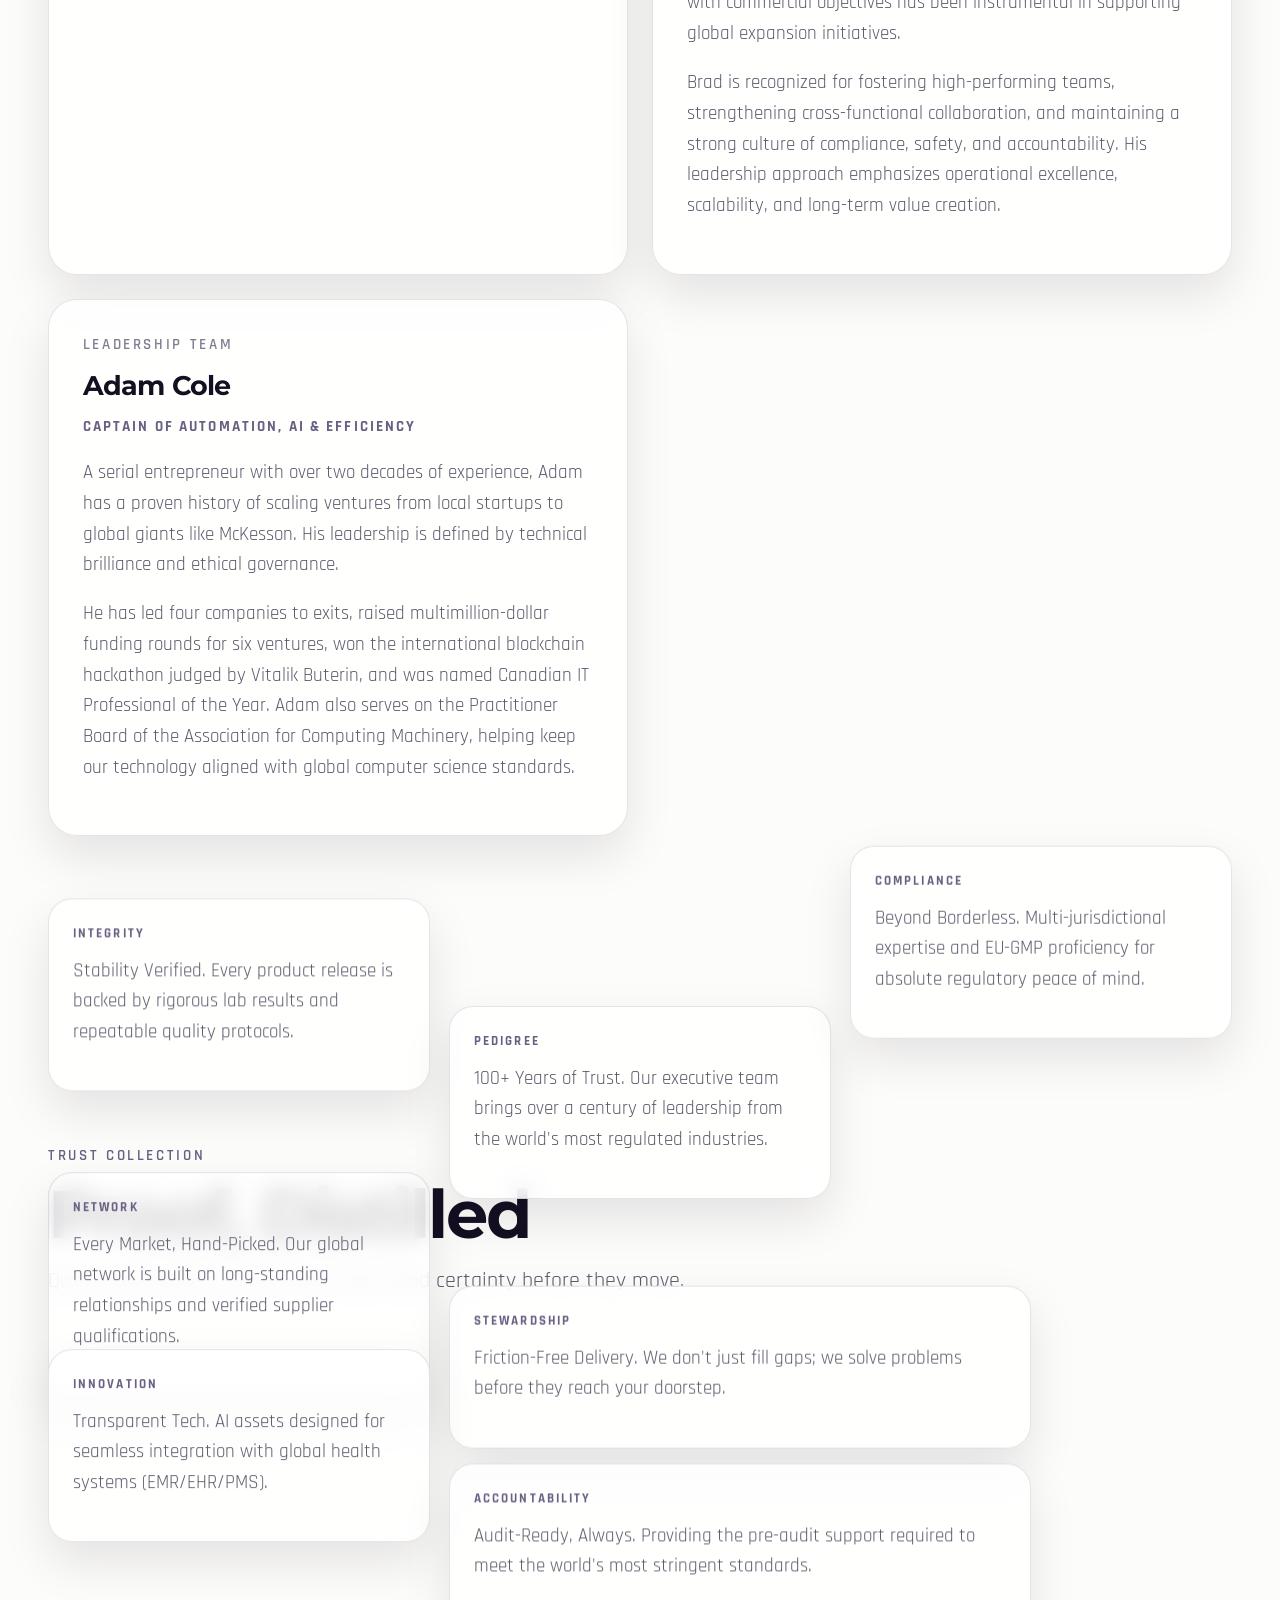
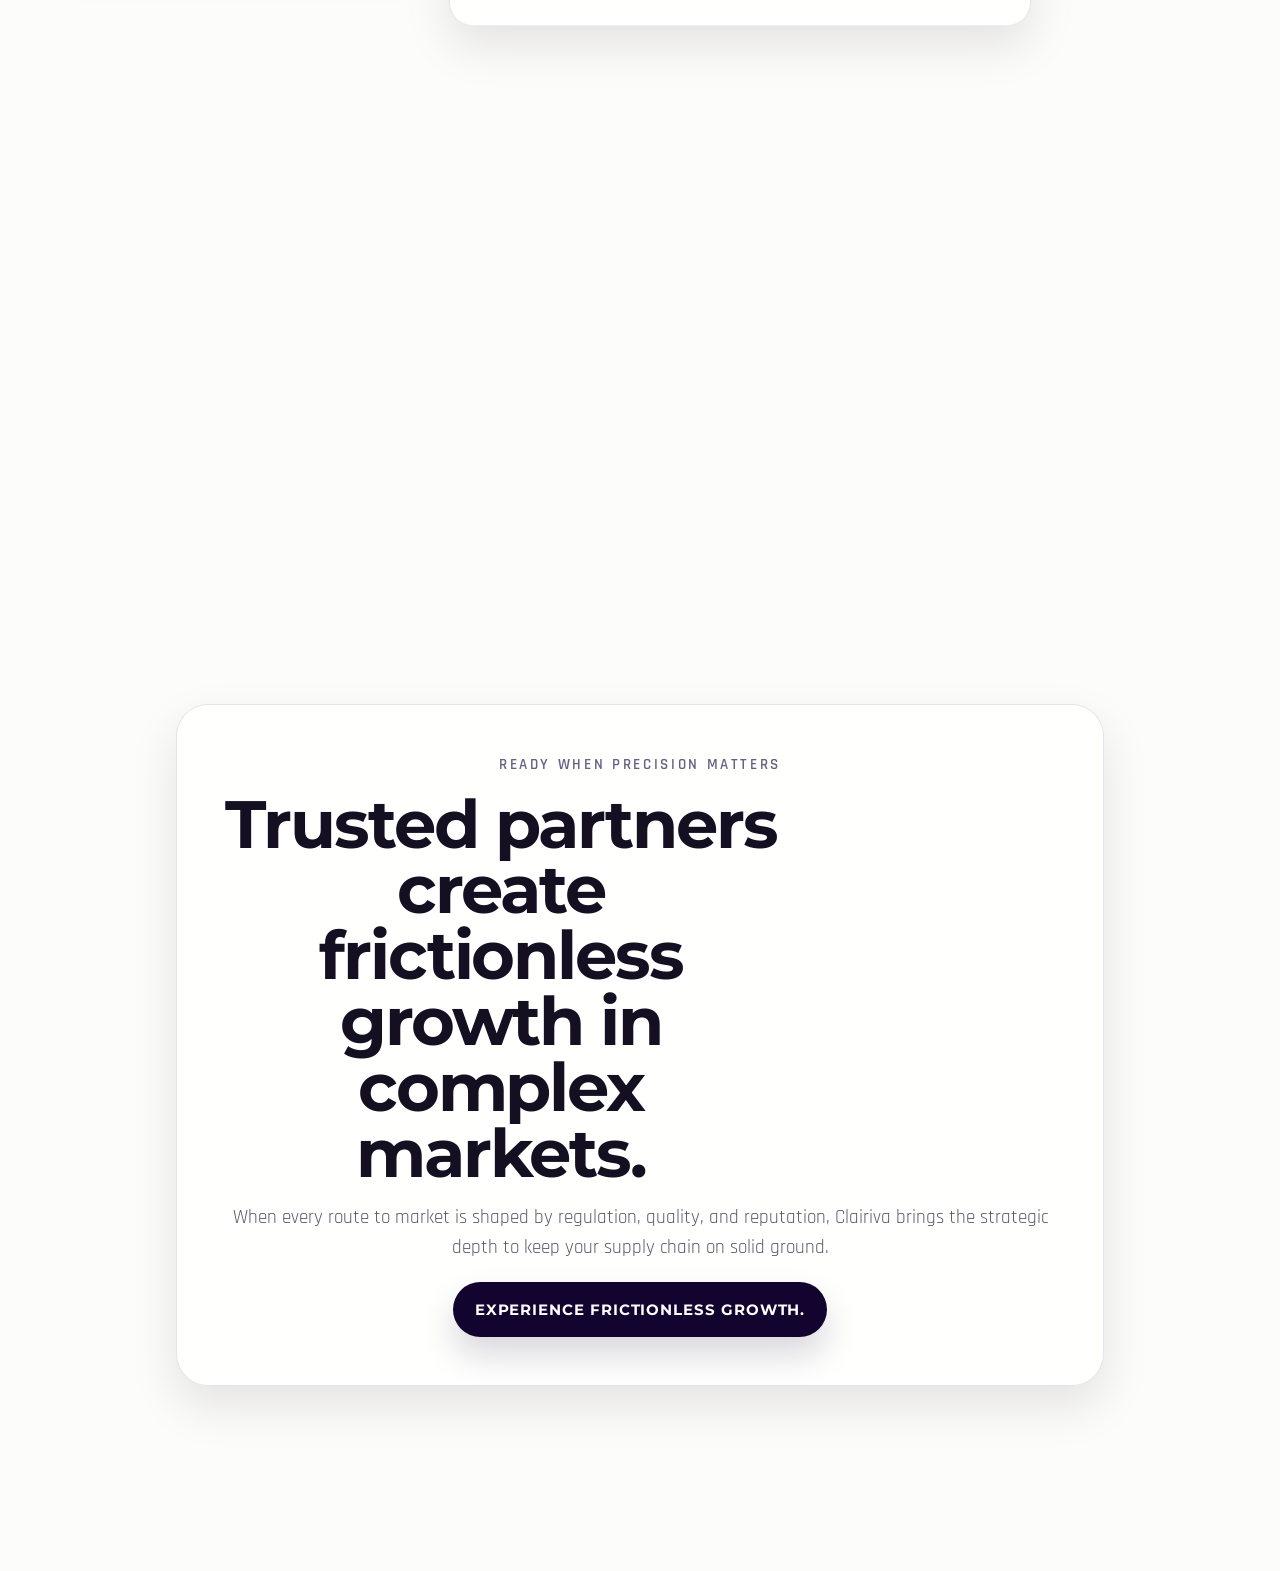
==== commit c28d5dc9: "Update leadership profiles in homepage HTML and adjust CSS grid layout. Enhanced content for Adam O'" ====
--- a/home.html
+++ b/home.html
@@ -349,10 +349,25 @@
           <article class="leader-card" data-reveal>
             <p class="eyebrow eyebrow--soft">Leadership Team</p>
             <h3>Adam O'Regan</h3>
-            <p class="leader-card__role">Profile coming soon</p>
-            <p>
-              Lorem ipsum dolor sit amet, consectetur adipiscing elit. Integer posuere erat a ante
-              venenatis dapibus posuere velit aliquet. Cras mattis consectetur purus sit amet fermentum.
+            <p class="leader-card__role">Co-Founder, Clairiva</p>
+            <p>
+              Adam O'Regan is the Co-Founder of Clairiva and an entrepreneur with experience
+              operating within highly regulated medical cannabis markets. His work is grounded in
+              building trusted partnerships and navigating the regulatory frameworks that govern
+              international medical cannabis trade.
+            </p>
+            <p>
+              Adam is also the Founder and Chief Executive Officer of Recover Cann, a Canadian medical
+              cannabis company focused on improving patient access to high-quality cannabis products and
+              patient-centered care. Through establishing and operating a regulated medical cannabis
+              business in Canada, he has developed practical expertise in compliance, quality assurance
+              standards, and supply relationships with licensed producers.
+            </p>
+            <p>
+              Through Clairiva, Adam focuses on connecting trusted Canadian producers with pharmacies and
+              distributors across the United Kingdom and European Union. His approach emphasizes
+              transparency, regulatory diligence, and dependable execution, ensuring partners can operate
+              with confidence in a complex and evolving industry.
             </p>
           </article>
 
@@ -381,10 +396,43 @@
           <article class="leader-card" data-reveal>
             <p class="eyebrow eyebrow--soft">Leadership Team</p>
             <h3>Brad Eijtjes</h3>
-            <p class="leader-card__role">Profile coming soon</p>
-            <p>
-              Lorem ipsum dolor sit amet, consectetur adipiscing elit. Vestibulum id ligula porta felis
-              euismod semper. Vivamus sagittis lacus vel augue laoreet rutrum faucibus dolor auctor.
+            <p class="leader-card__role">Supply Chain, Quality &amp; Regulatory Affairs</p>
+            <p>
+              Brad Eijtjes is a strategic and results-driven executive with over 25 years of experience
+              spanning international supply chain management, import/export operations, and quality and
+              regulatory compliance. With a deep specialization in highly regulated
+              industries&mdash;particularly medical cannabis and pharmaceutical-adjacent
+              sectors&mdash;Brad has built a reputation for aligning operational execution with stringent
+              global standards, including GMP, ICH stability frameworks, and Health Canada Drug
+              Establishment Licence (DEL) requirements.
+            </p>
+            <p>
+              Throughout his career, Brad has led complex, multi-jurisdictional supply chains across
+              Canada, Europe, Australia, and emerging international markets. He brings extensive expertise
+              in navigating regulatory landscapes, managing cross-border logistics, and ensuring full
+              compliance with evolving import/export requirements. His work consistently supports
+              successful market entry, product registration, and sustained commercial scalability.
+            </p>
+            <p>
+              Brad has overseen large-scale operations, including warehousing, distribution networks, and
+              end-to-end inventory management, while managing significant budgets and cross-functional
+              teams. He is highly experienced in optimizing ERP systems, implementing lean manufacturing
+              principles, and driving continuous process improvements that deliver measurable cost
+              efficiencies and operational performance gains.
+            </p>
+            <p>
+              A core strength of Brad's leadership lies in integrating Quality Assurance (QA) and
+              Regulatory Affairs (RA) into operational strategy. He ensures that all processes&mdash;from
+              GACP-to-GMP conversion through to final product release and export&mdash;are executed with
+              precision, audit readiness, and compliance at the forefront. His ability to bridge technical
+              regulatory requirements with commercial objectives has been instrumental in supporting
+              global expansion initiatives.
+            </p>
+            <p>
+              Brad is recognized for fostering high-performing teams, strengthening cross-functional
+              collaboration, and maintaining a strong culture of compliance, safety, and accountability.
+              His leadership approach emphasizes operational excellence, scalability, and long-term value
+              creation.
             </p>
           </article>
 
--- a/home.css
+++ b/home.css
@@ -609,7 +609,7 @@
 
 .leadership-grid {
   display: grid;
-  grid-template-columns: repeat(auto-fit, minmax(16rem, 1fr));
+  grid-template-columns: repeat(2, minmax(0, 1fr));
   gap: 1.5rem;
   align-items: start;
 }
@@ -810,6 +810,10 @@
   .trust-grid__item,
   .trust-grid__item--wide {
     grid-column: auto;
+  }
+
+  .leadership-grid {
+    grid-template-columns: 1fr;
   }
 }
 
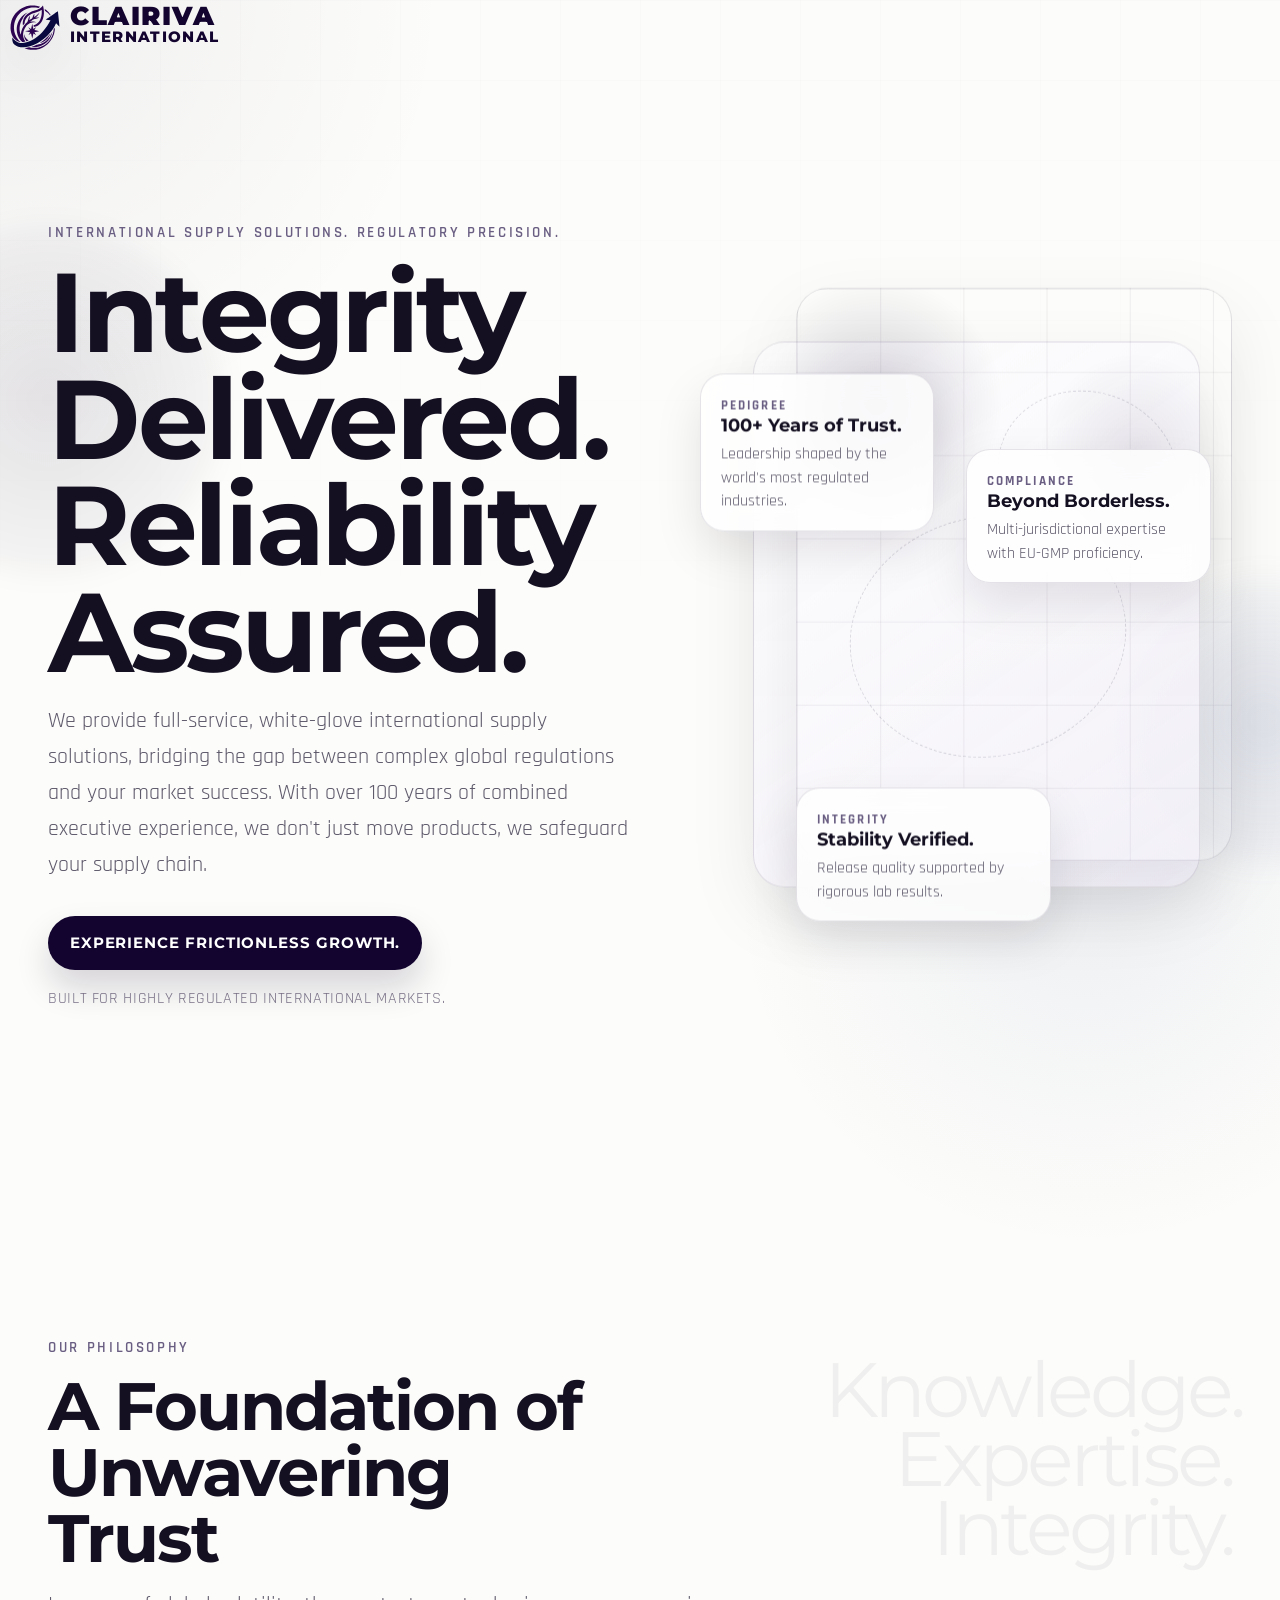
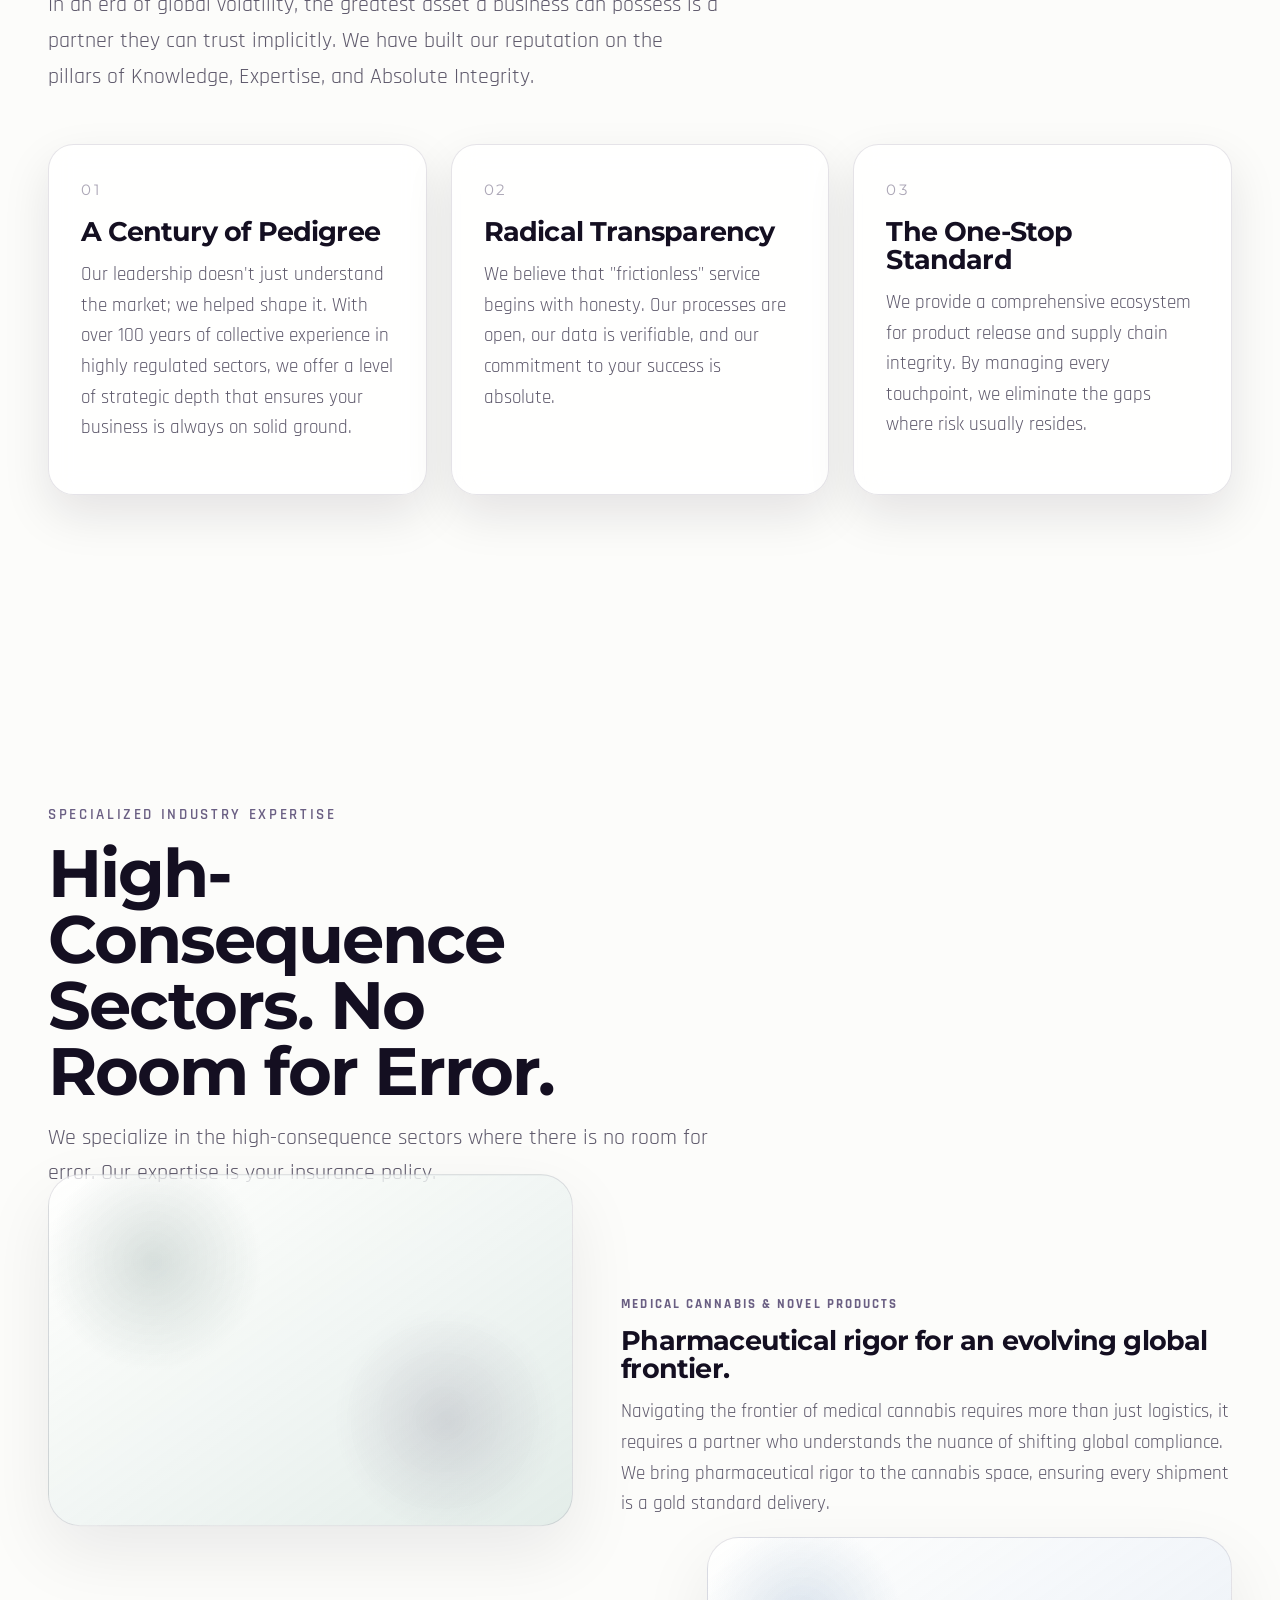
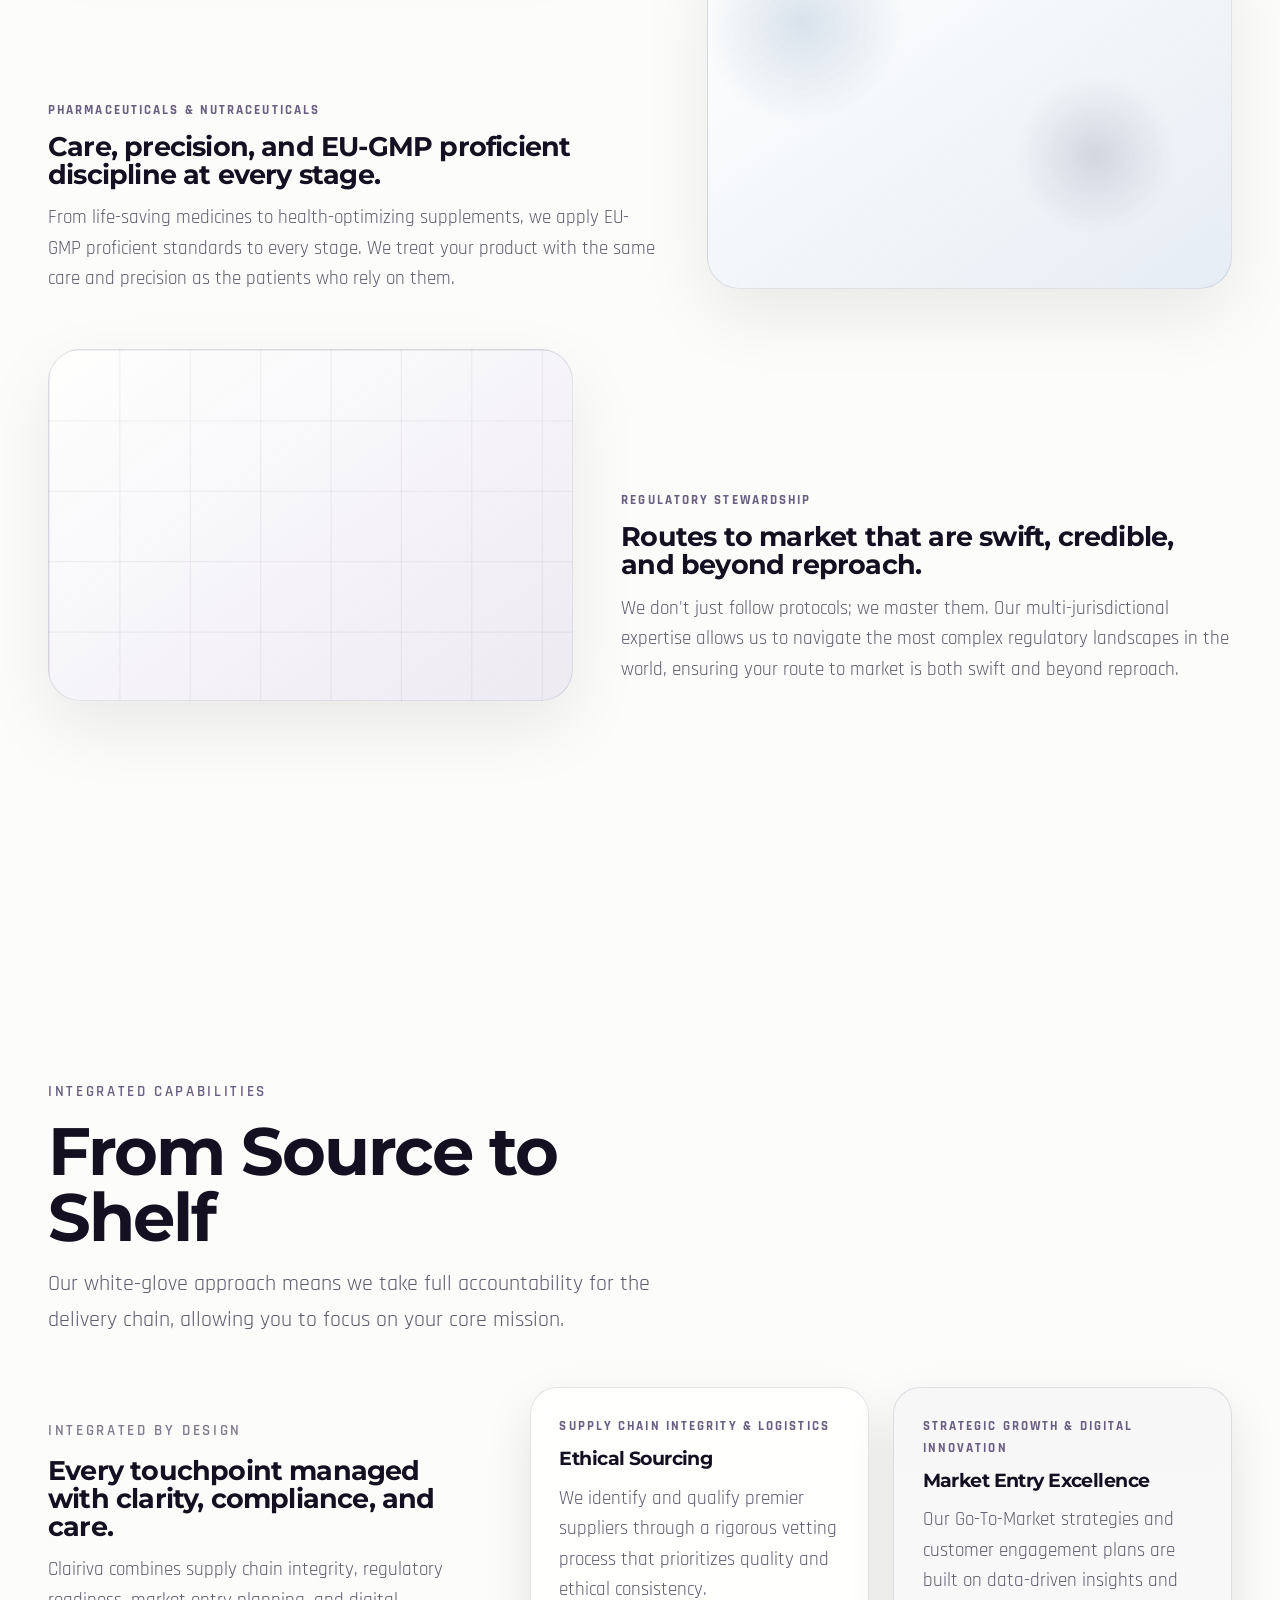
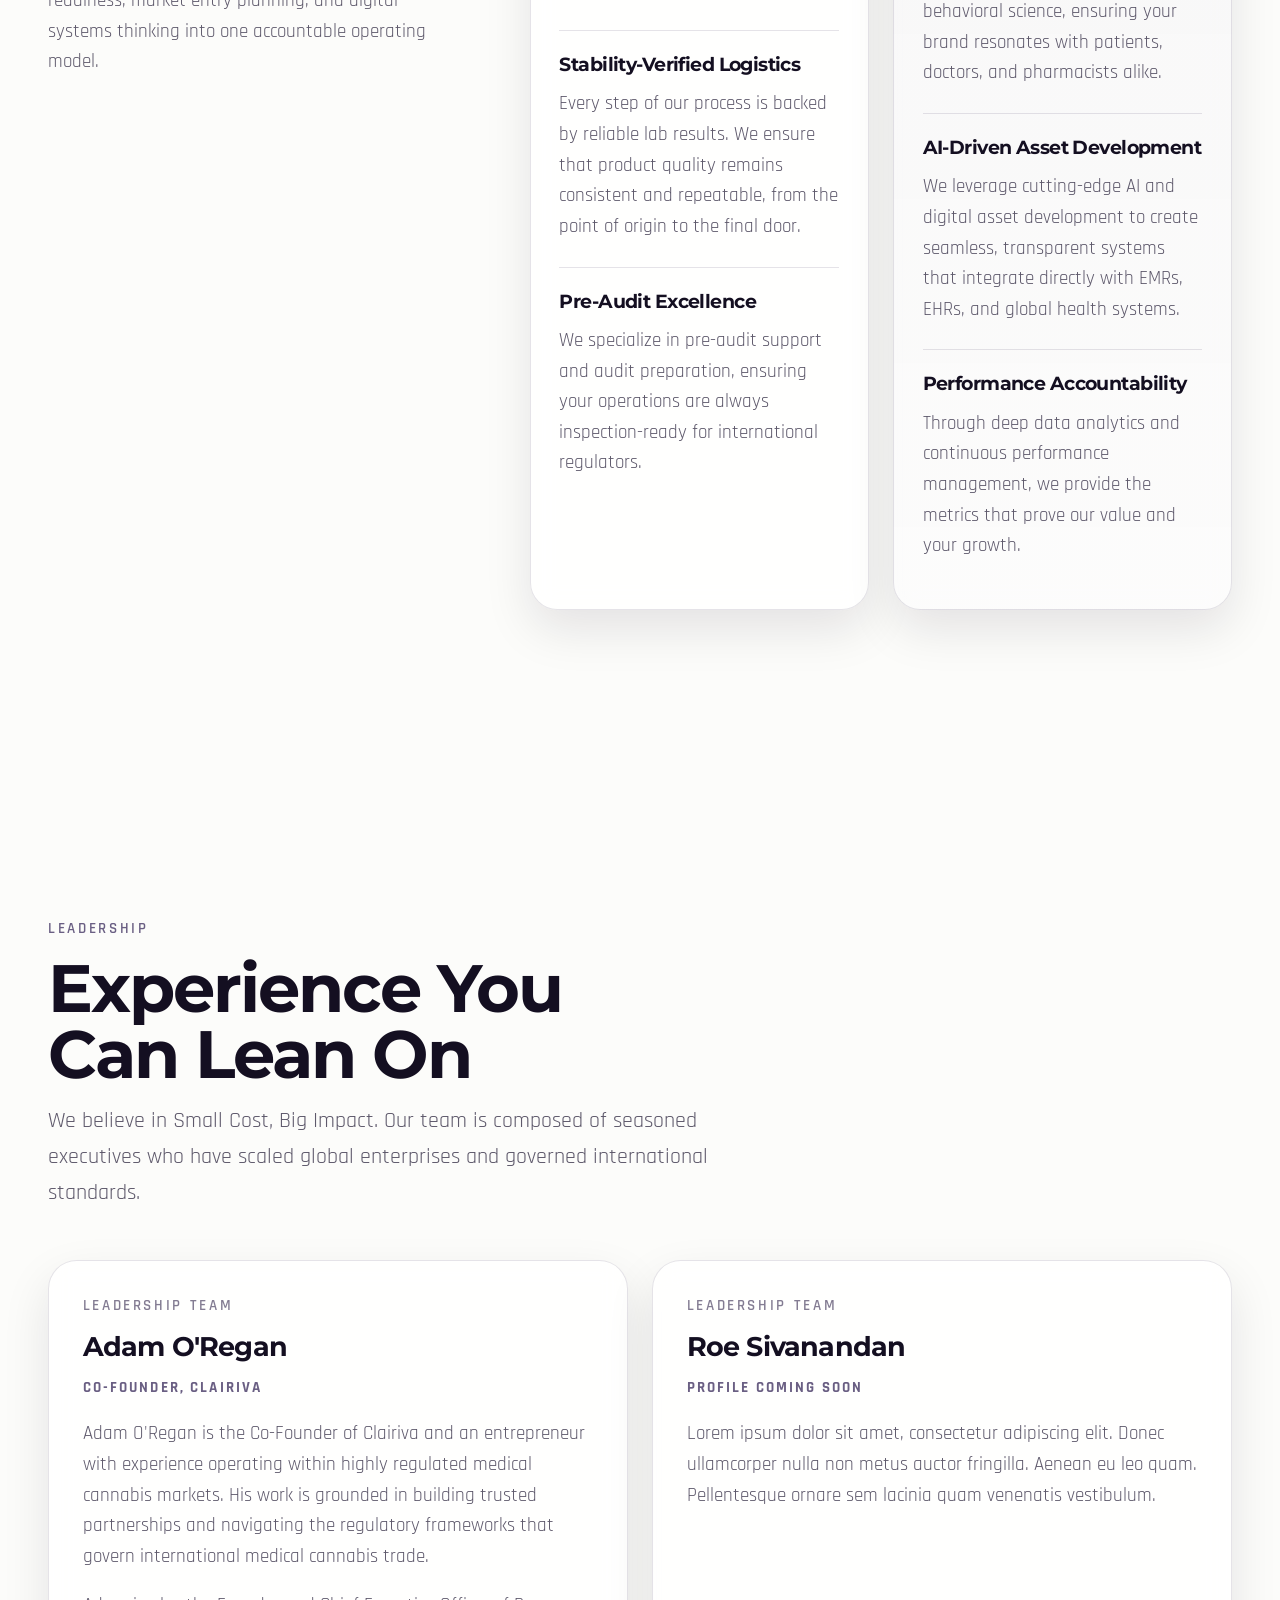
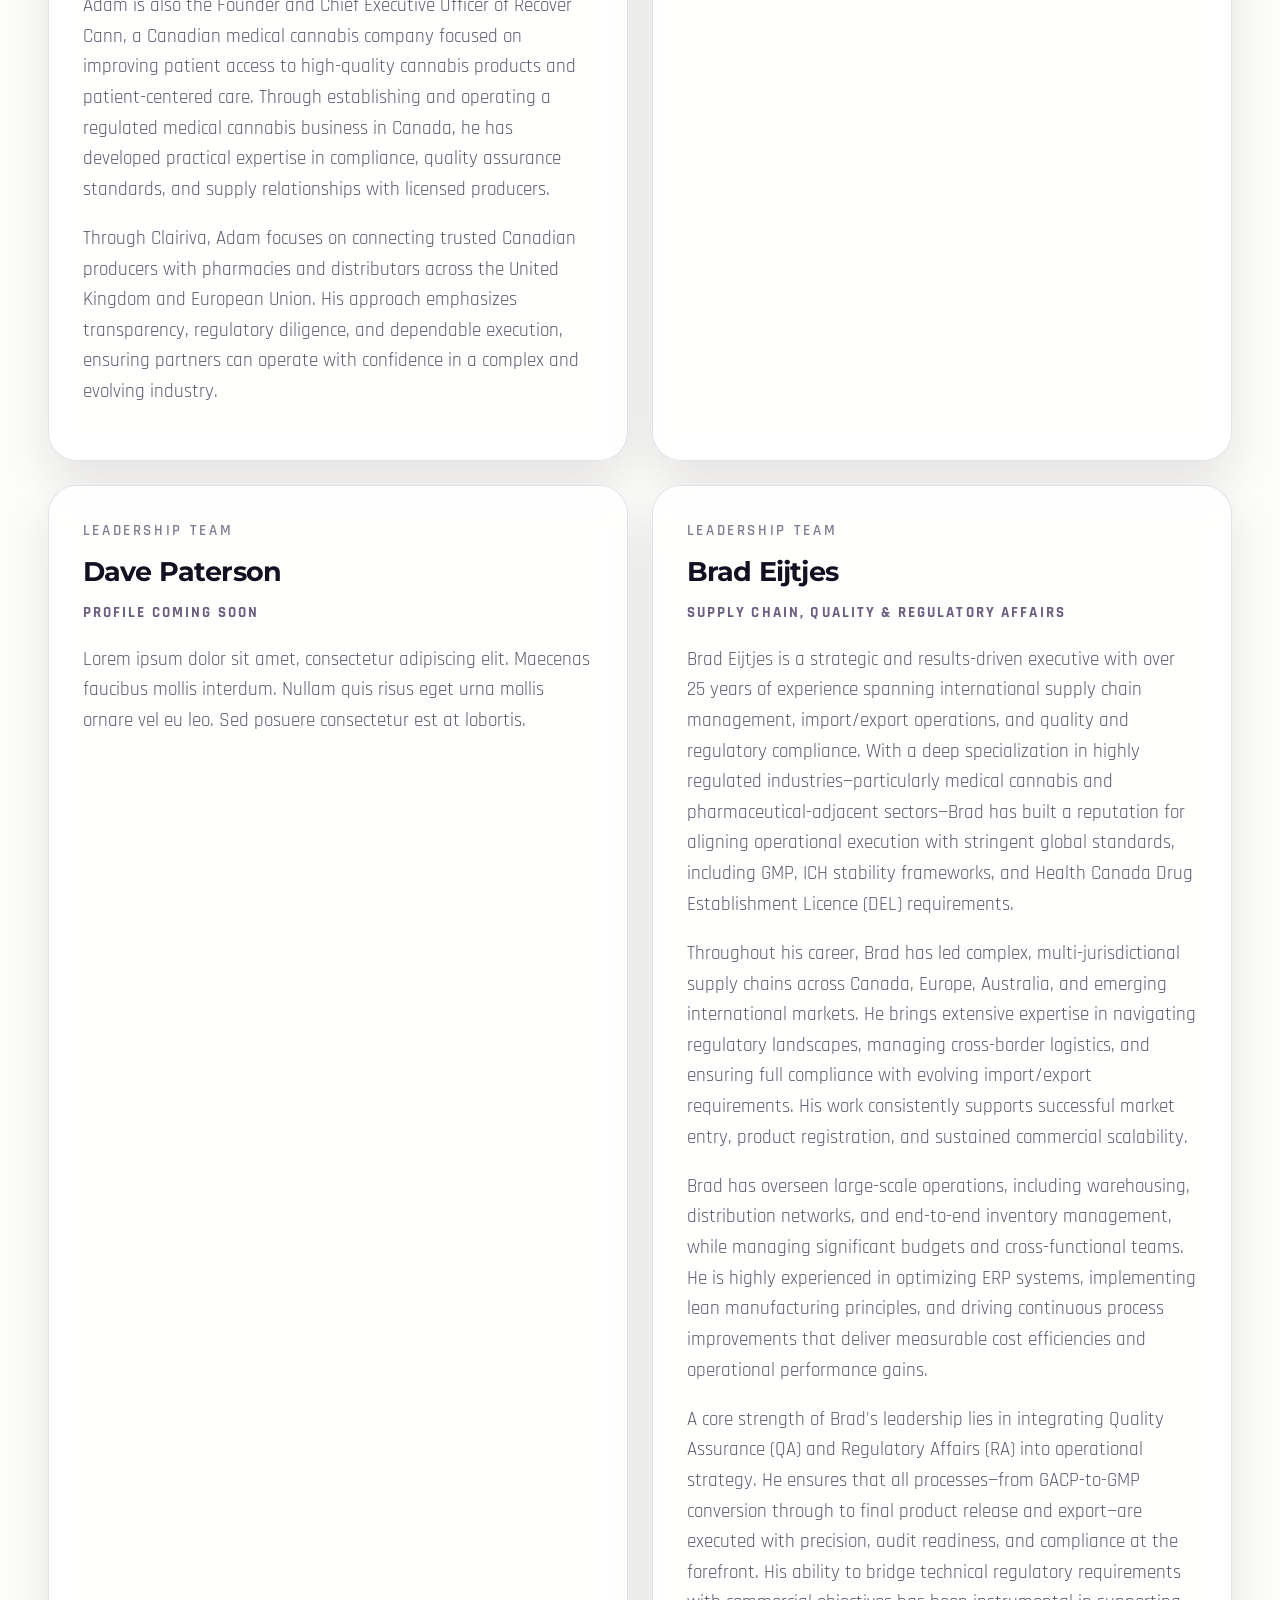
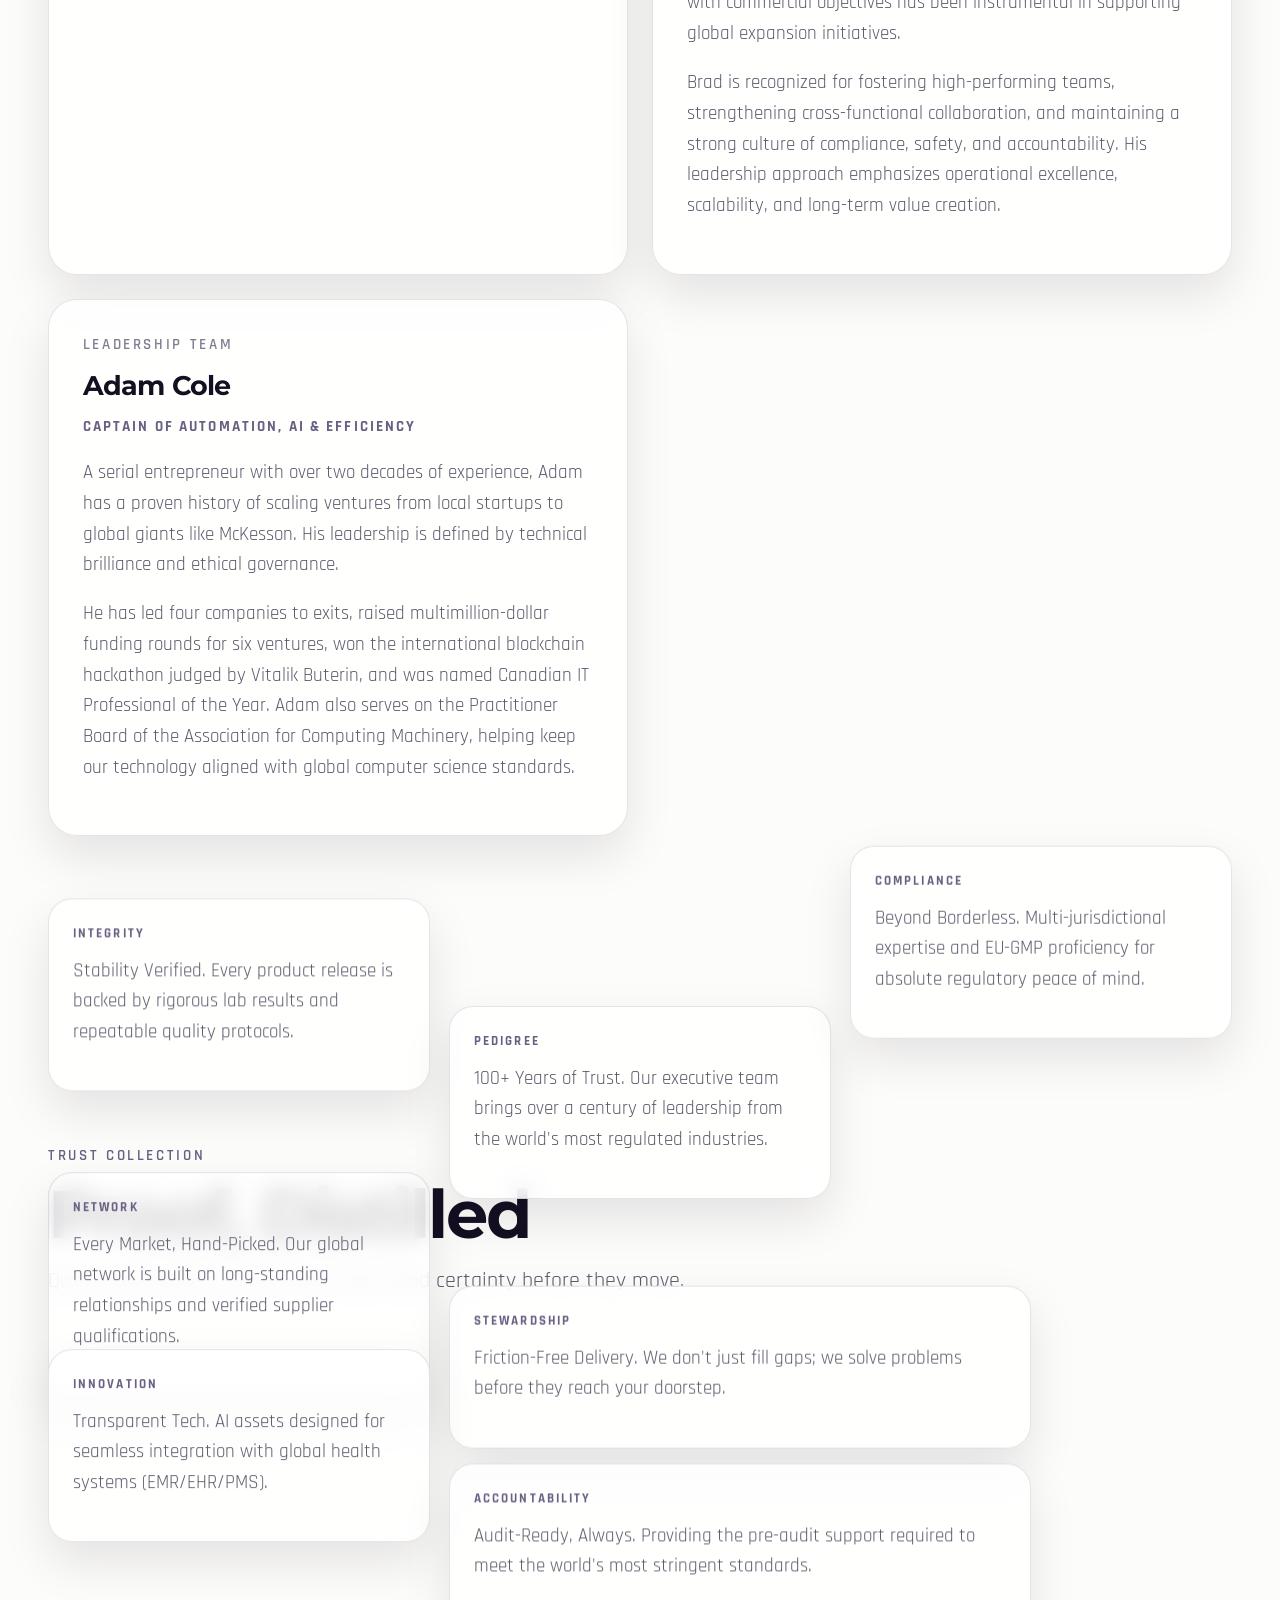
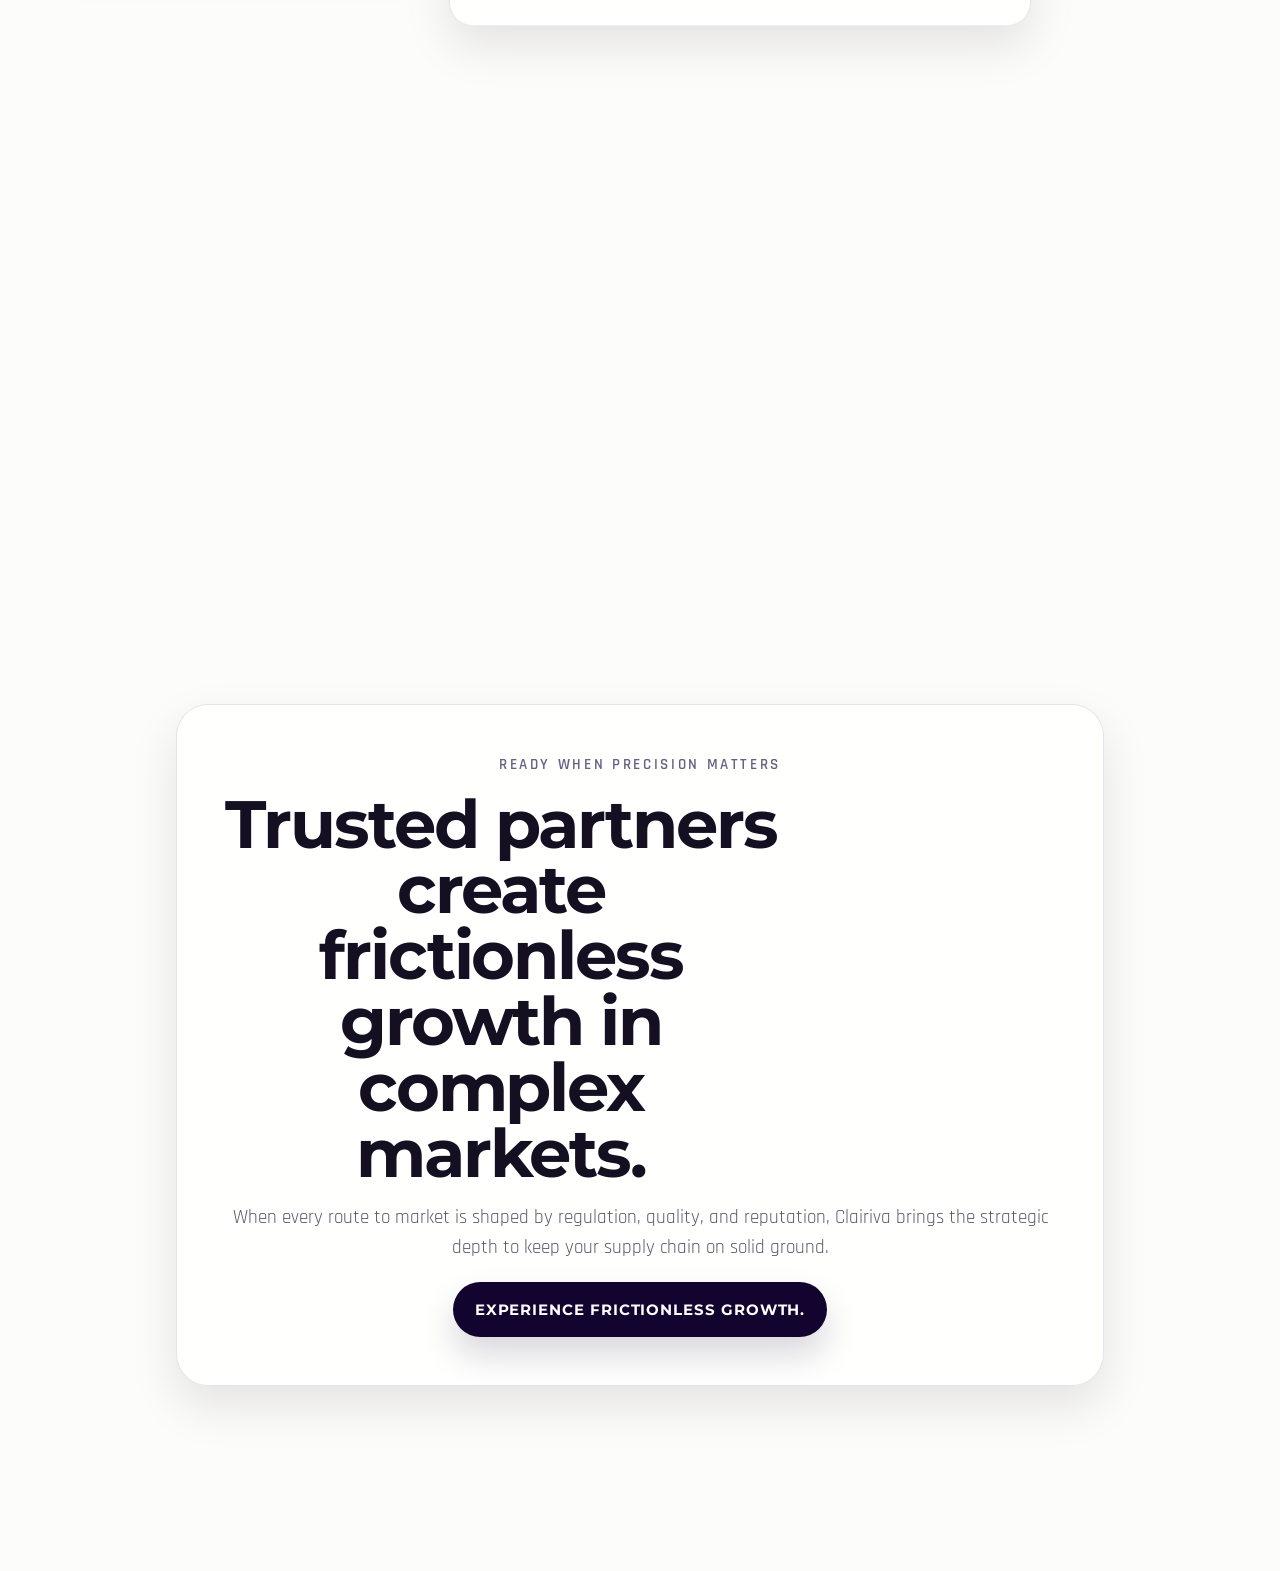
==== commit e02e5b32: "Update homepage content to reflect branding change from 'logistics' to 'supply solutions'. Revised t" ====
--- a/home.html
+++ b/home.html
@@ -115,10 +115,10 @@
     <div id="main-content" class="home-content">
       <section class="section hero" id="hero">
         <div class="hero__copy" data-reveal>
-          <p class="eyebrow">International Logistics. Regulatory Precision.</p>
+          <p class="eyebrow">International Supply Solutions. Regulatory Precision.</p>
           <h1>Integrity Delivered. Reliability Assured.</h1>
           <p class="hero__lede">
-            We provide full-service, white-glove international logistics, bridging the gap between
+            We provide full-service, white-glove international supply solutions, bridging the gap between
             complex global regulations and your market success. With over 100 years of combined executive
             experience, we don't just move products, we safeguard your supply chain.
           </p>
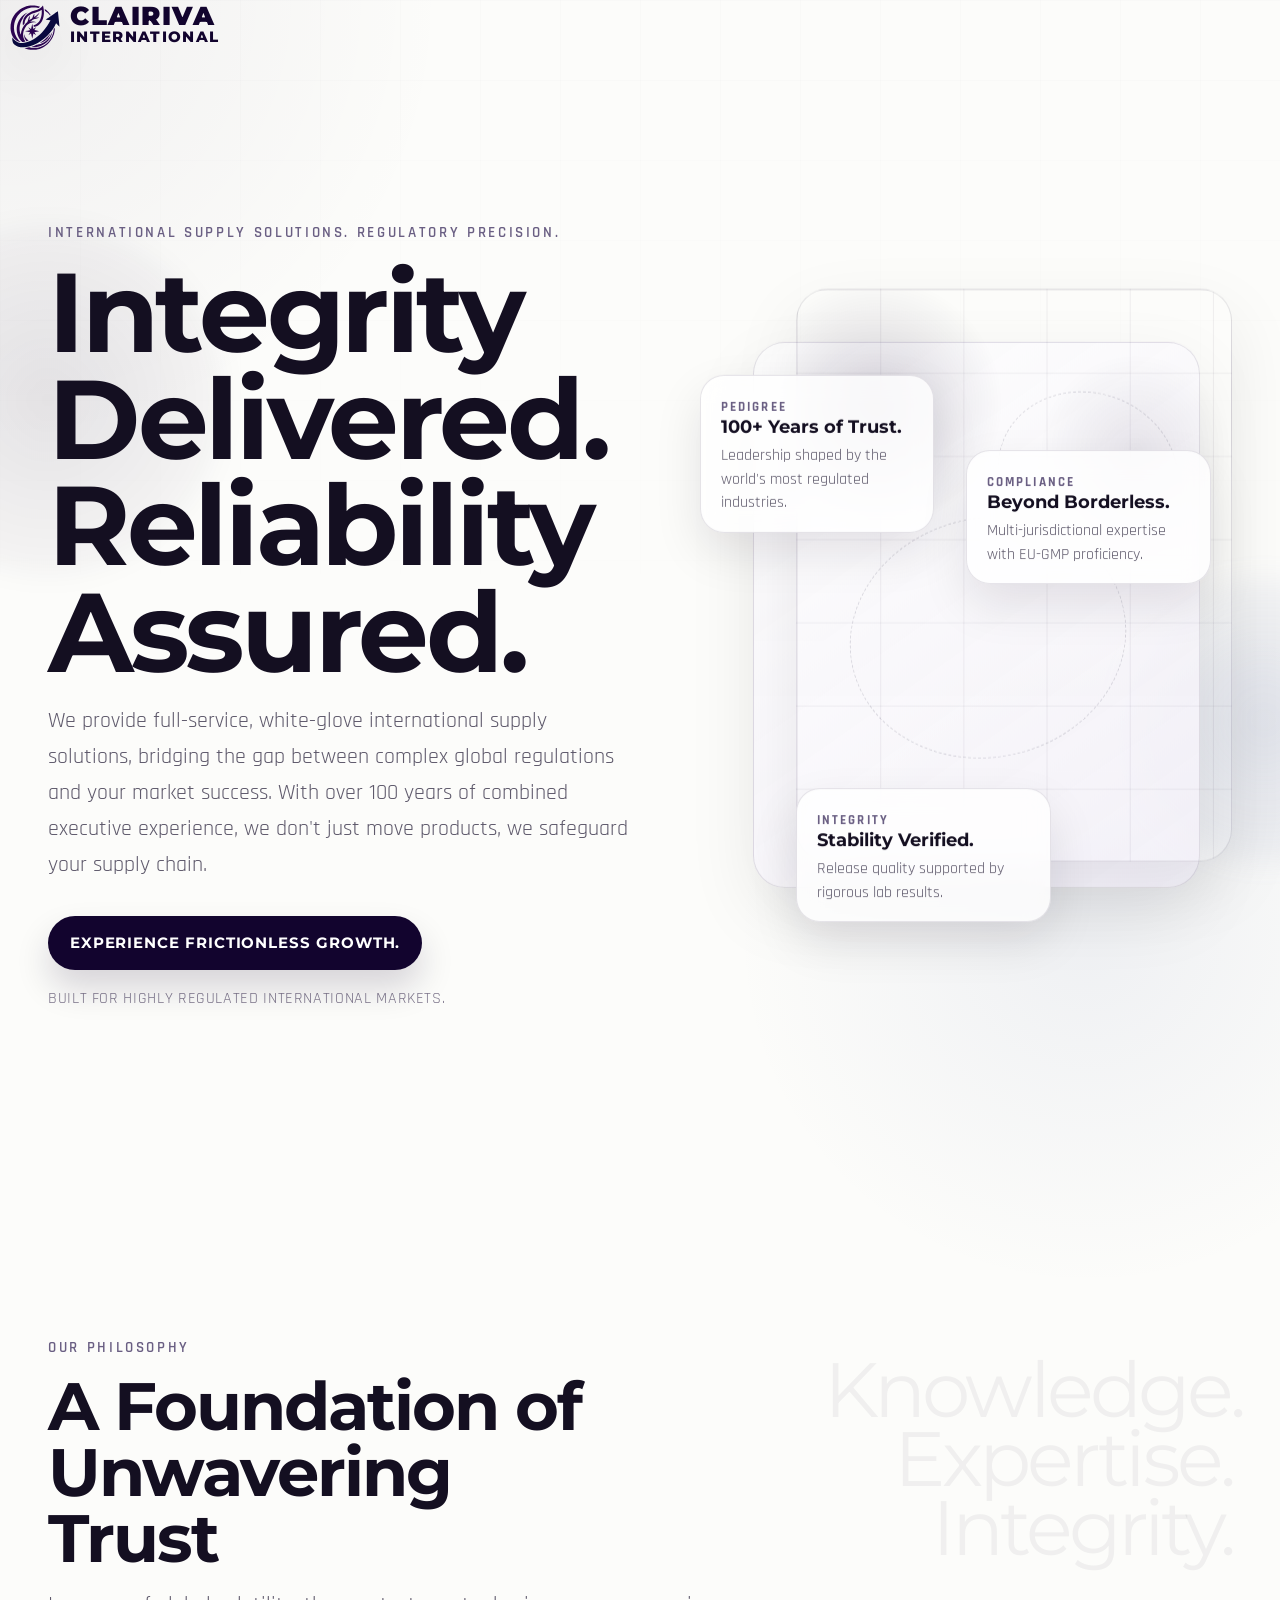
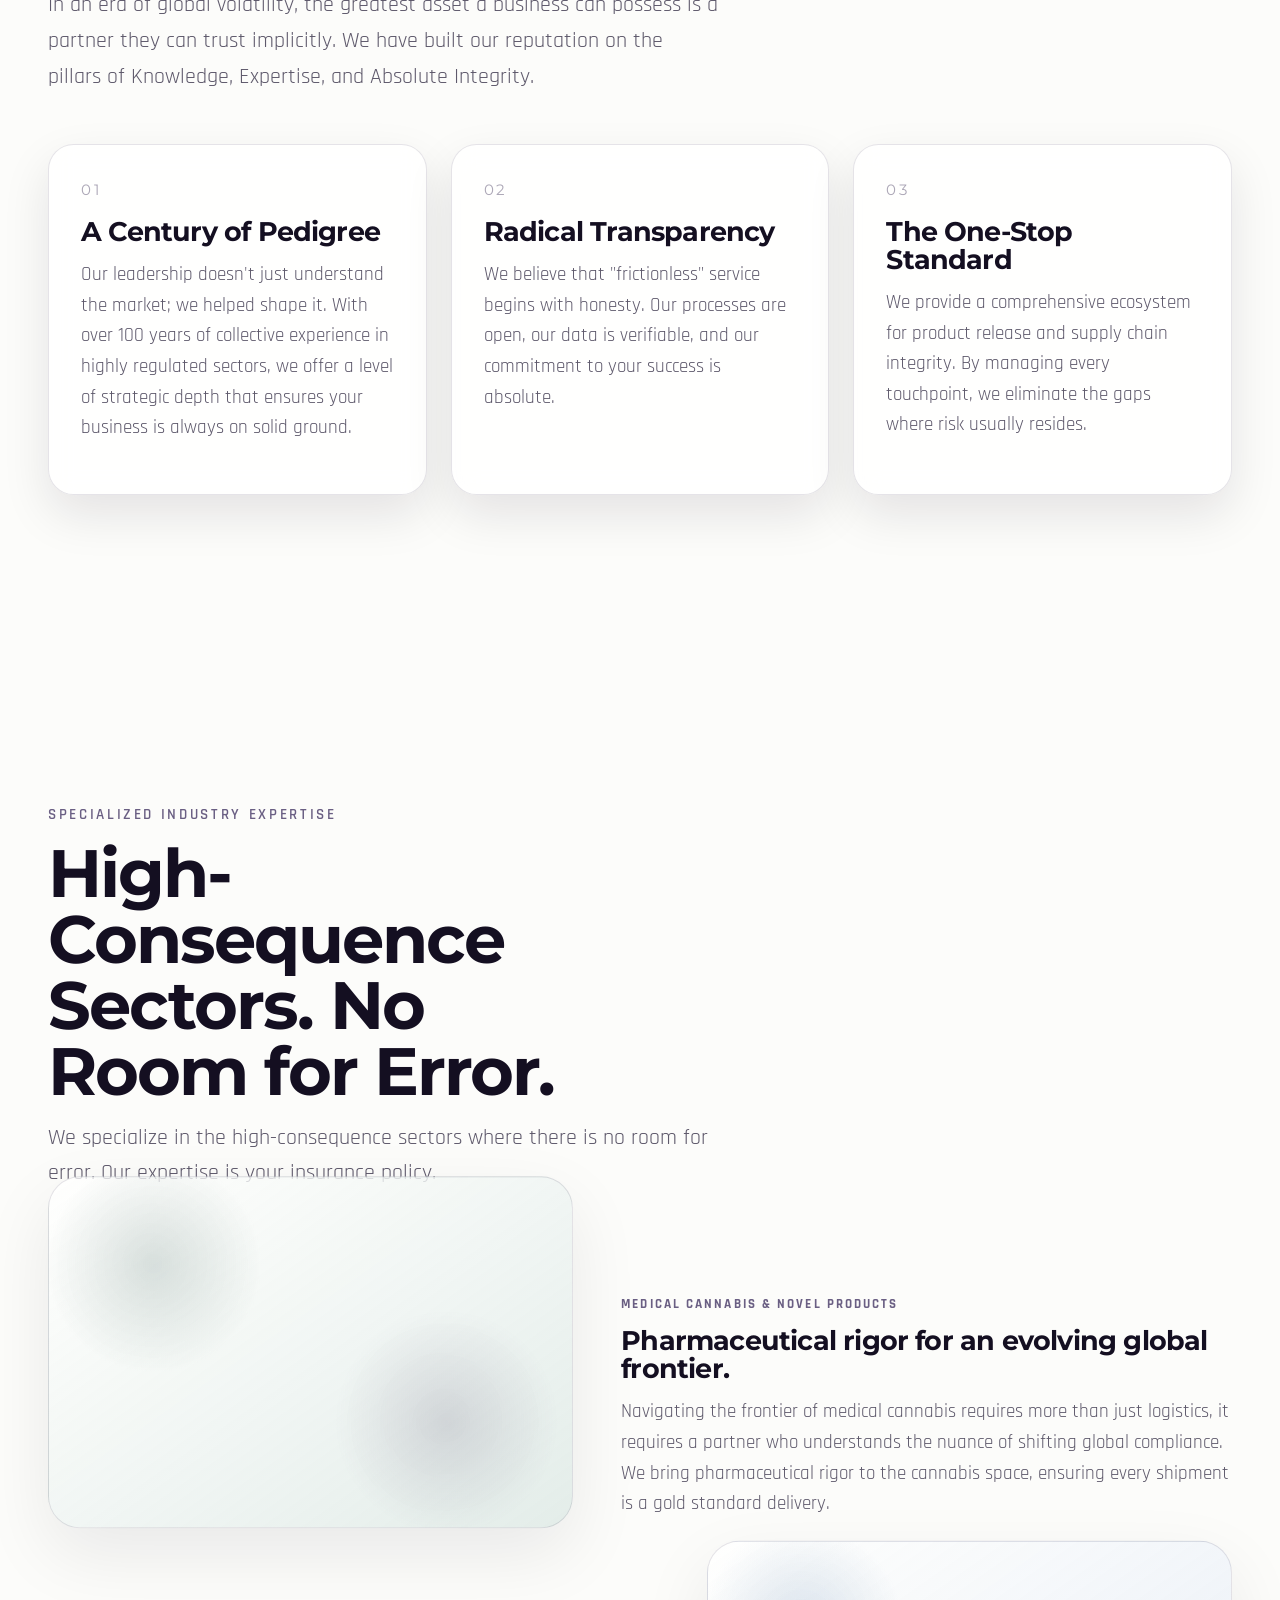
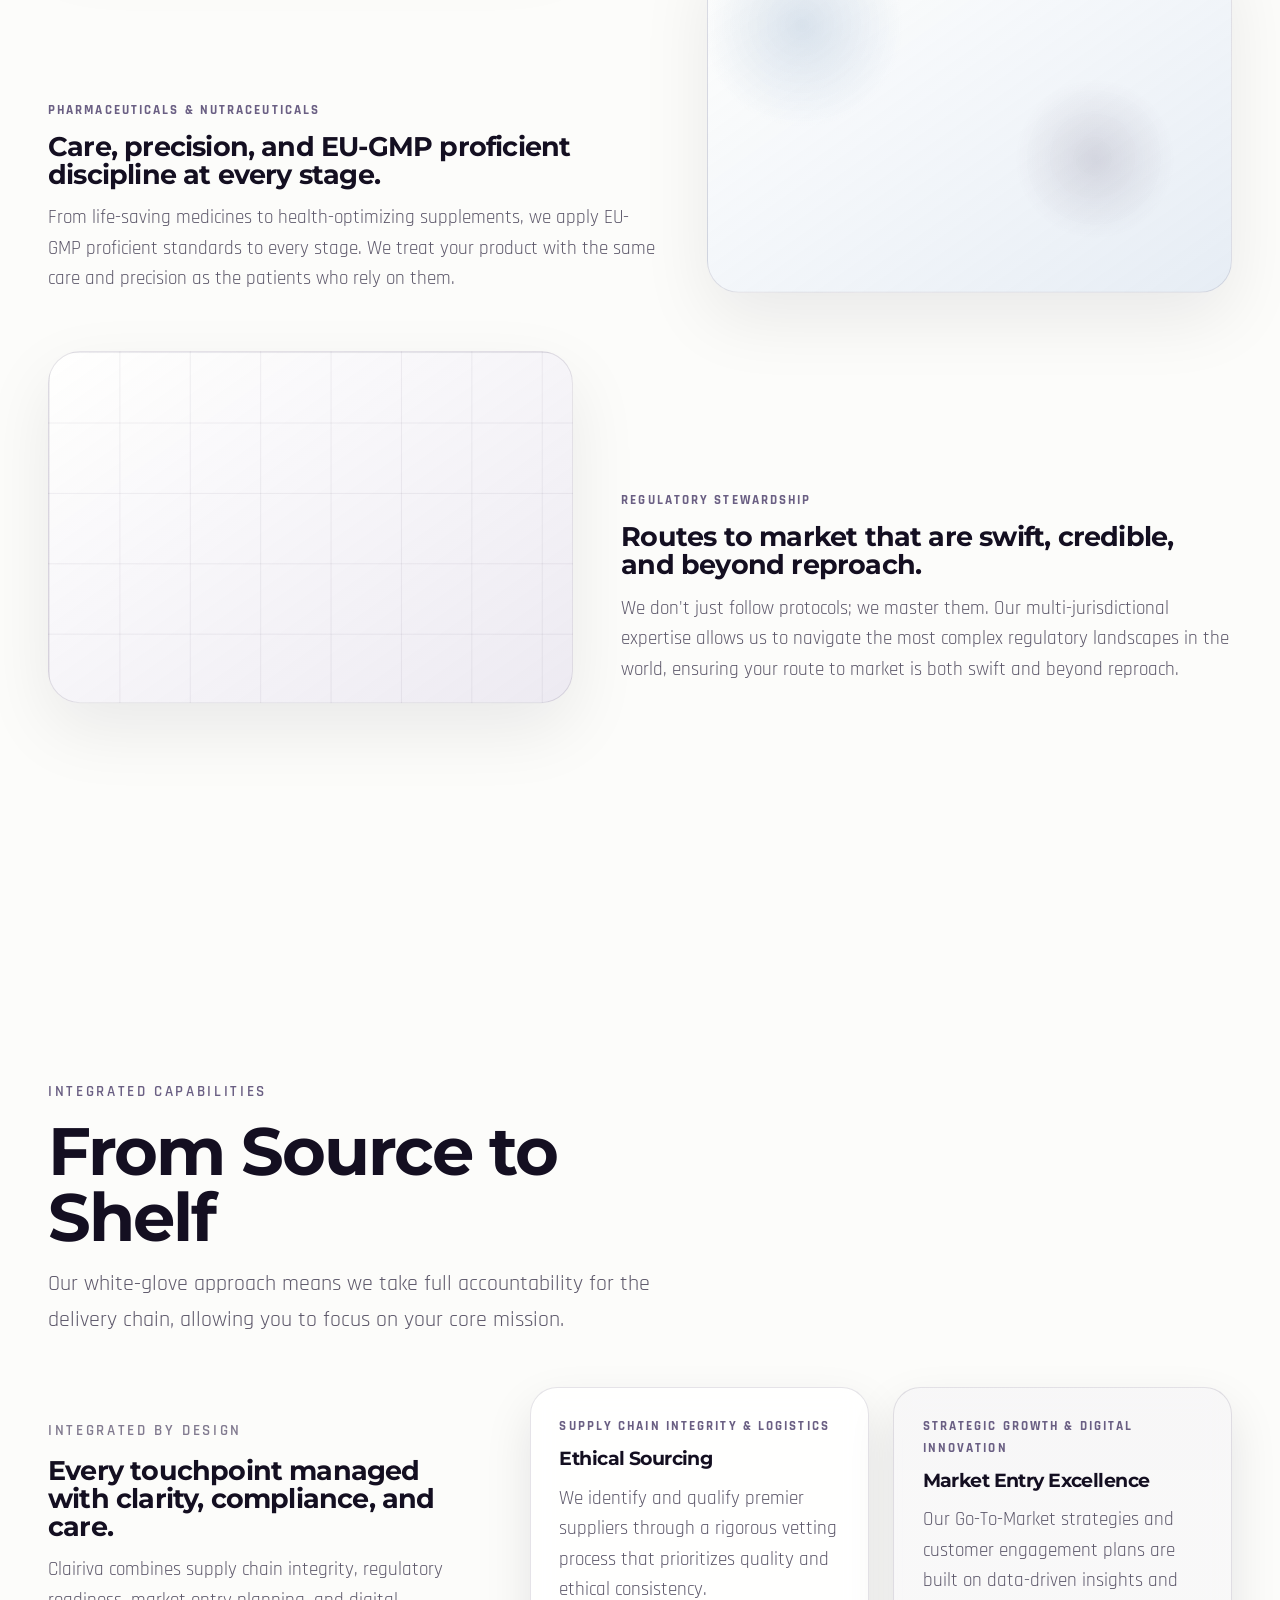
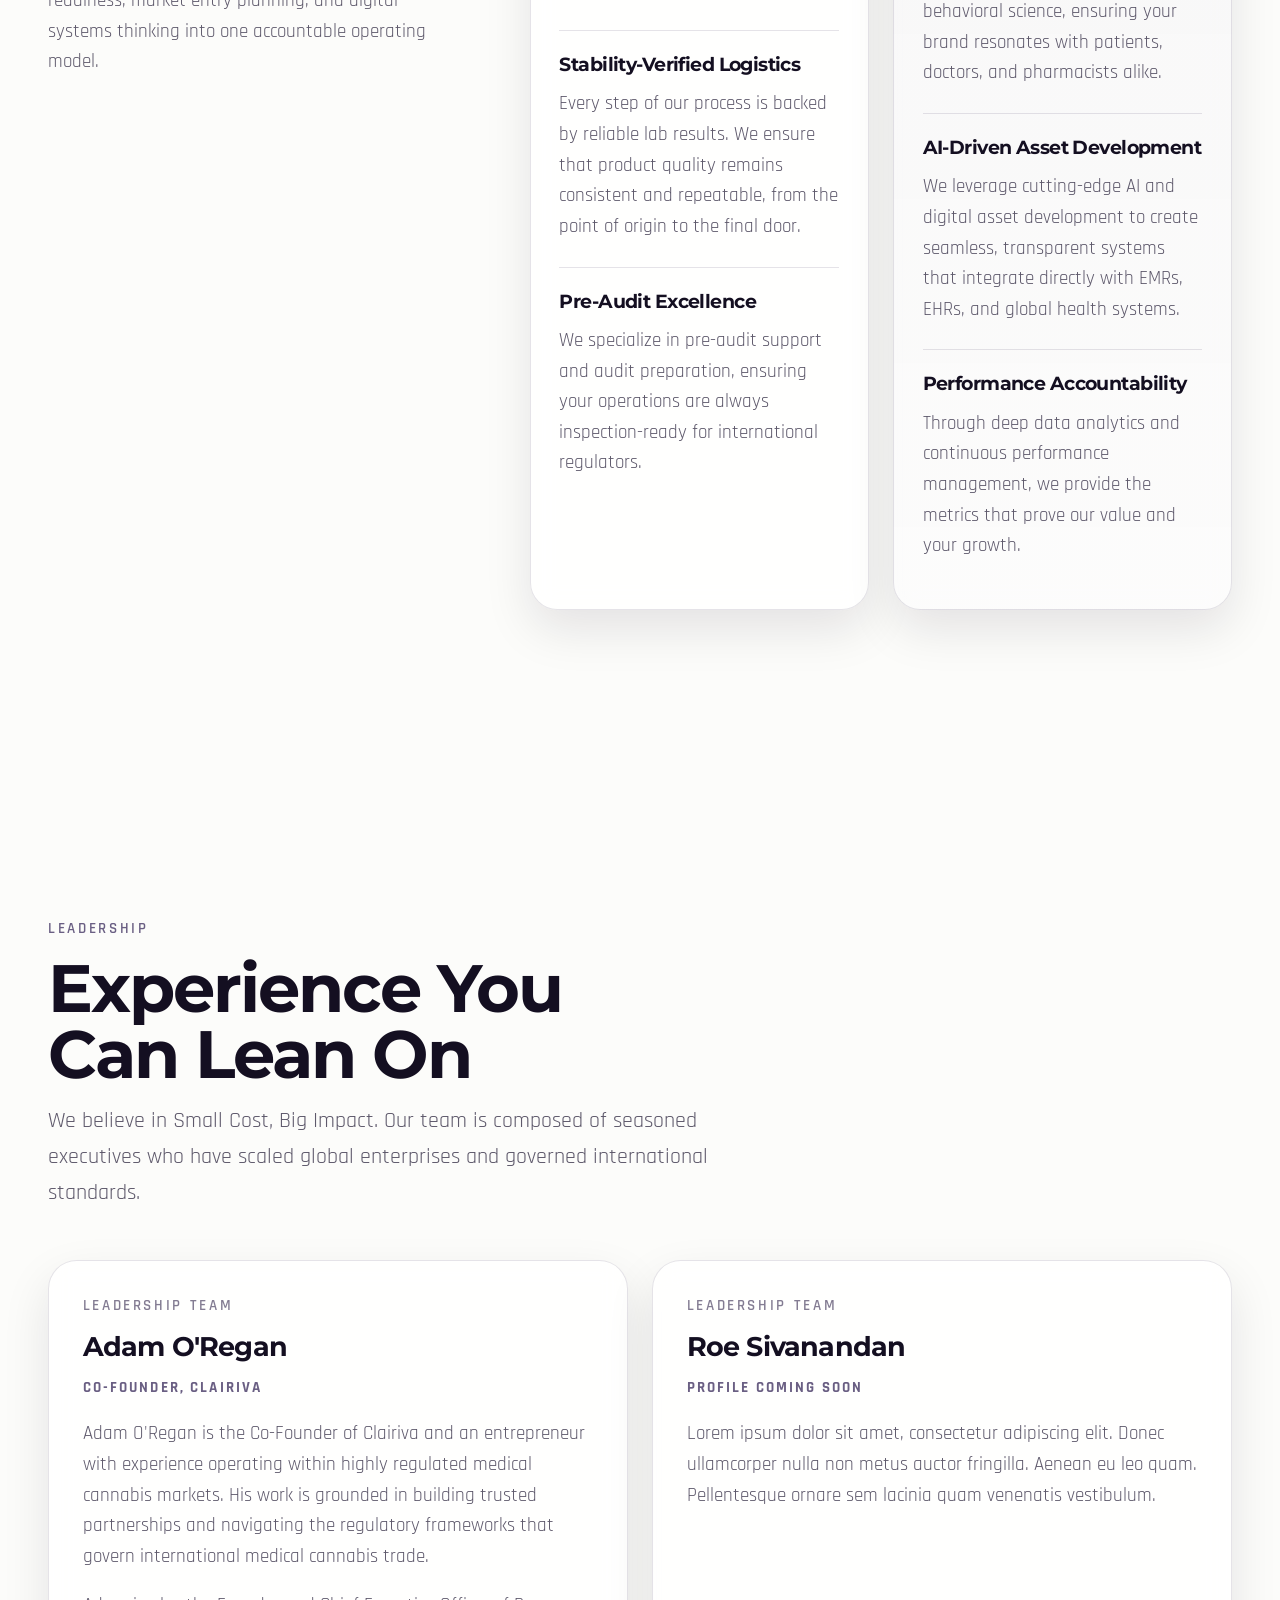
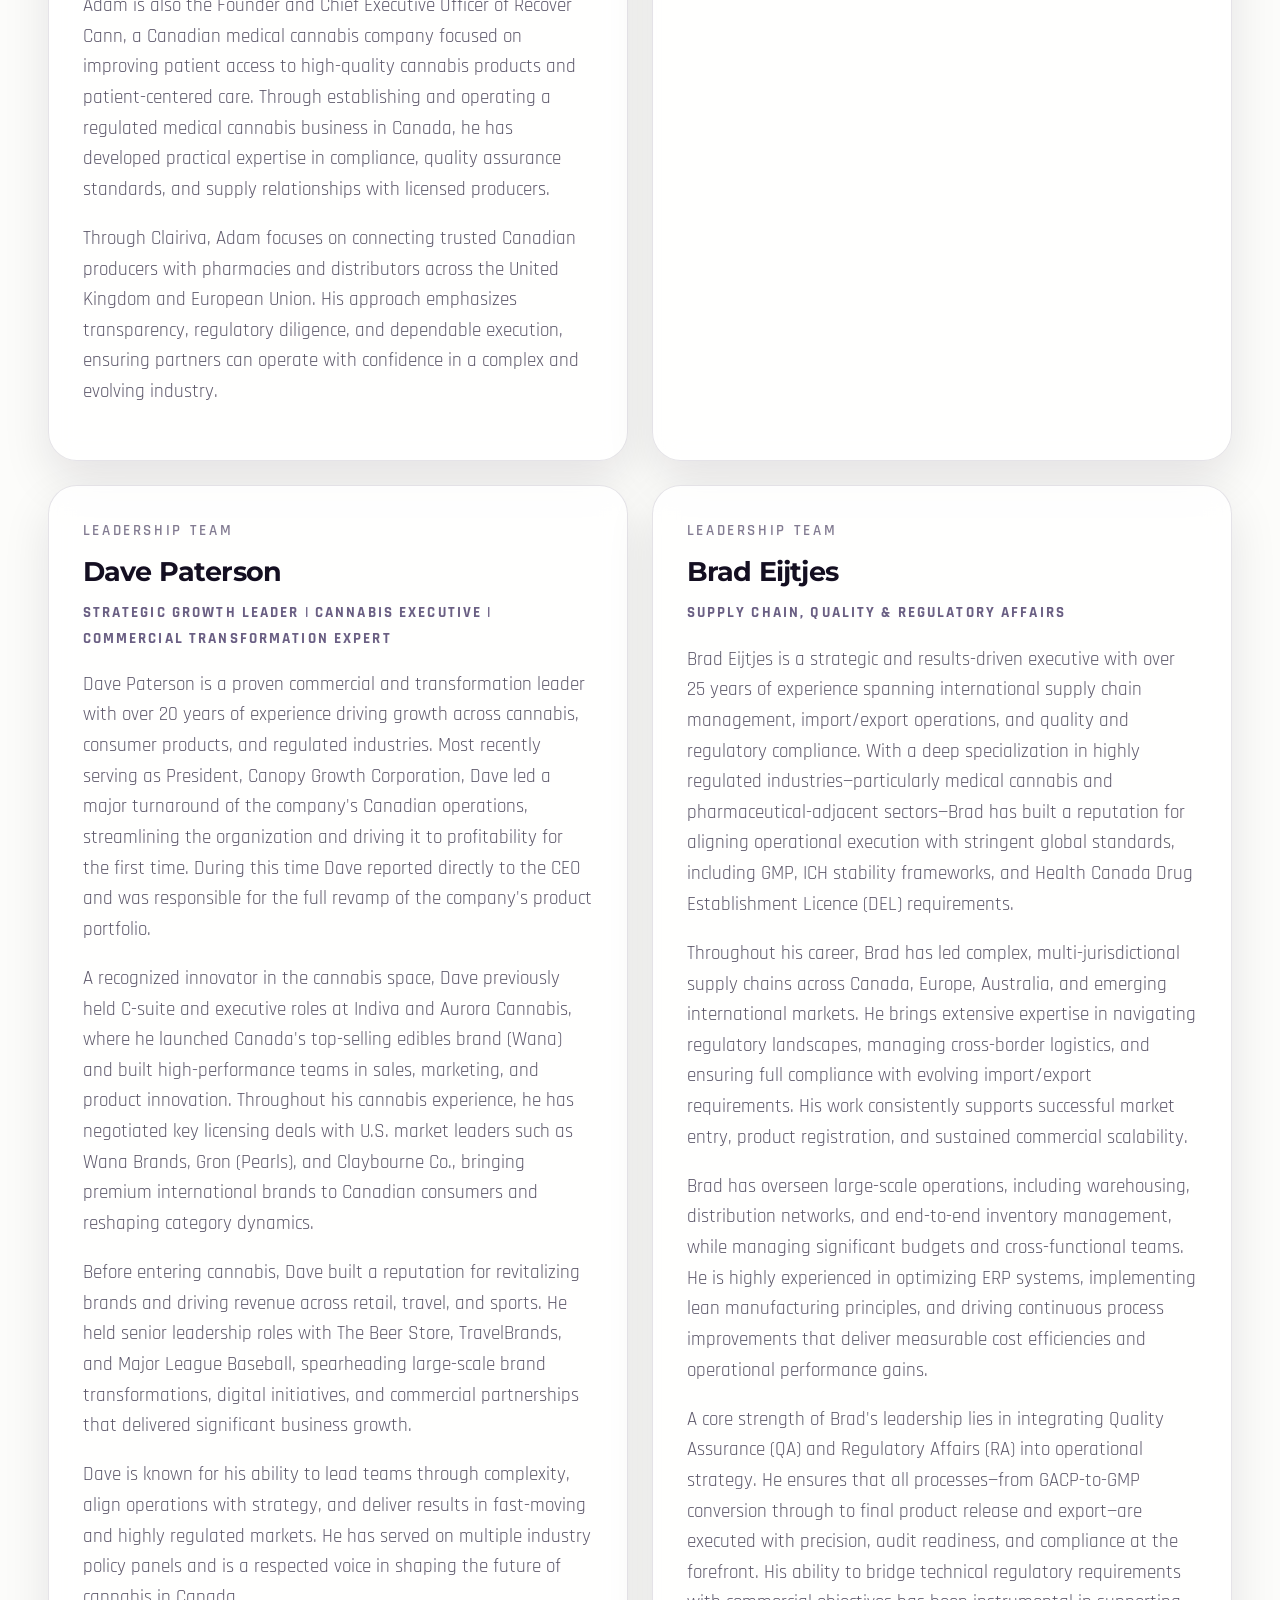
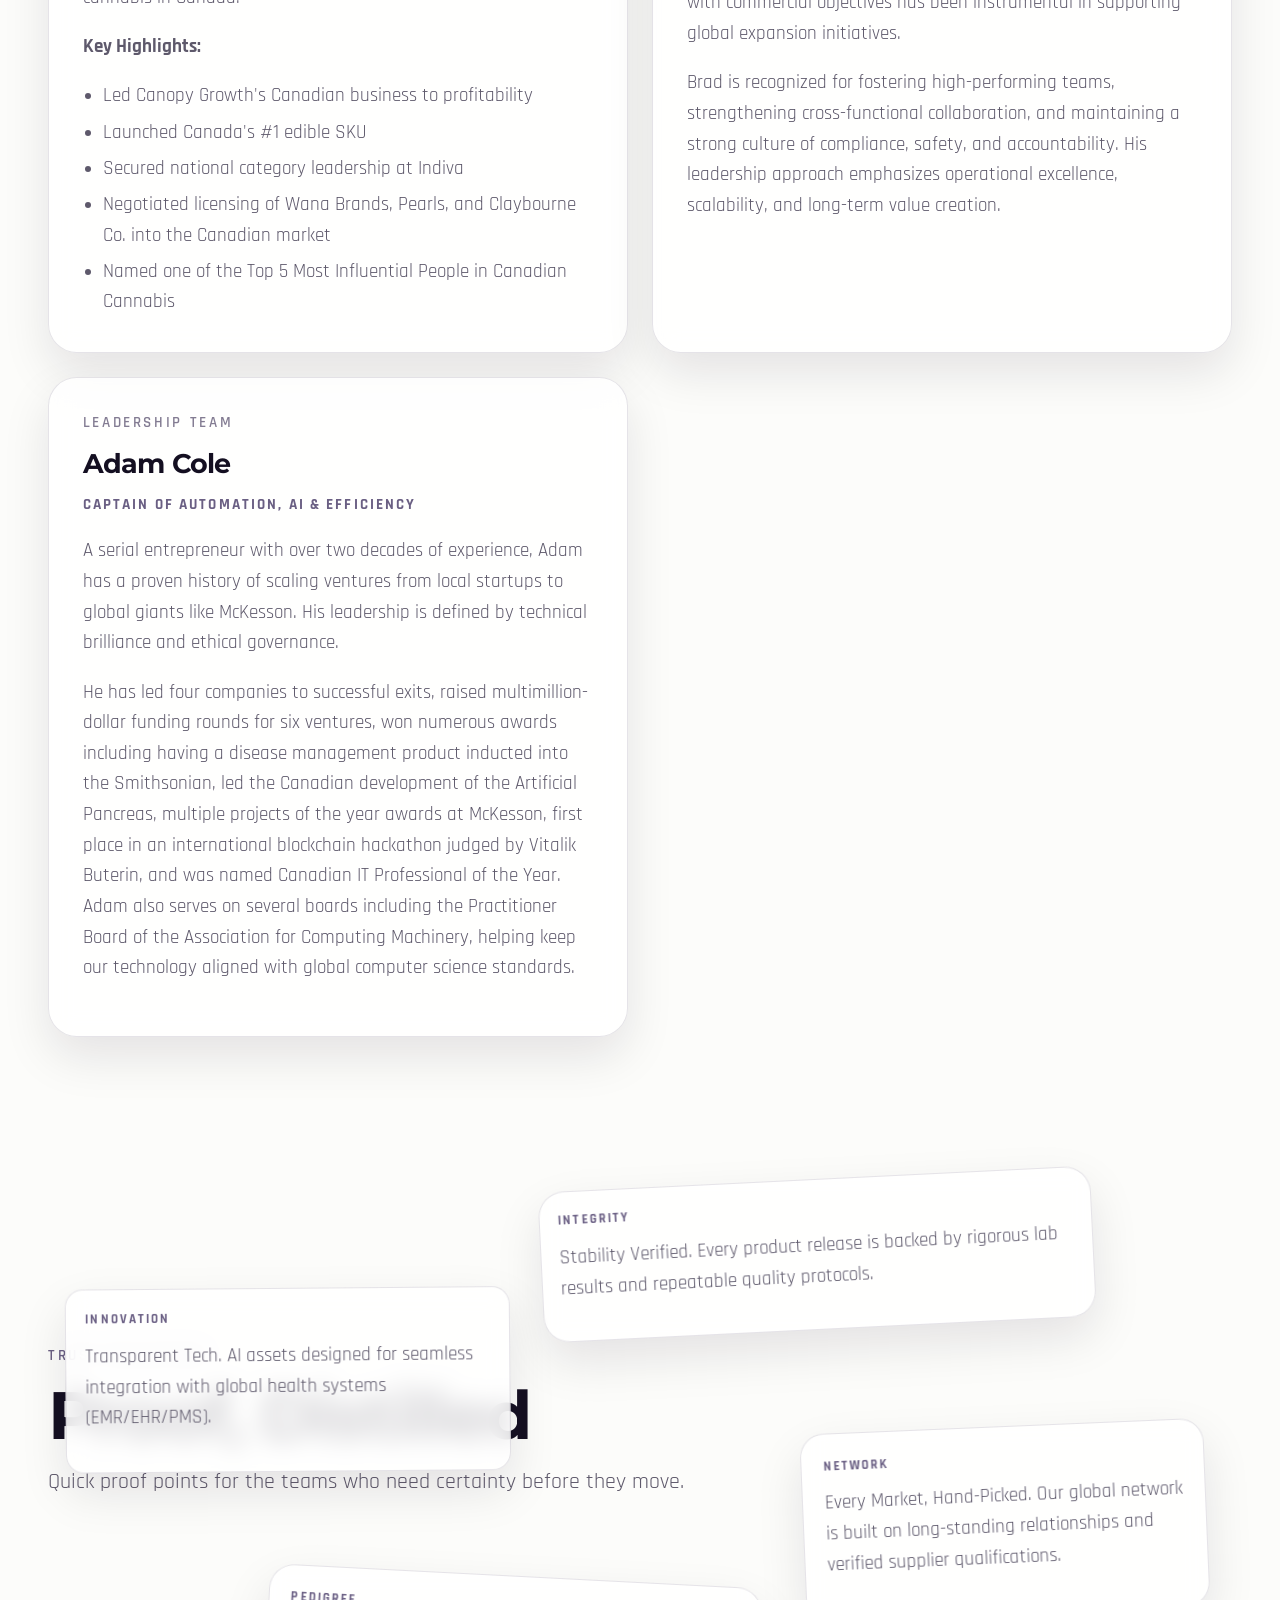
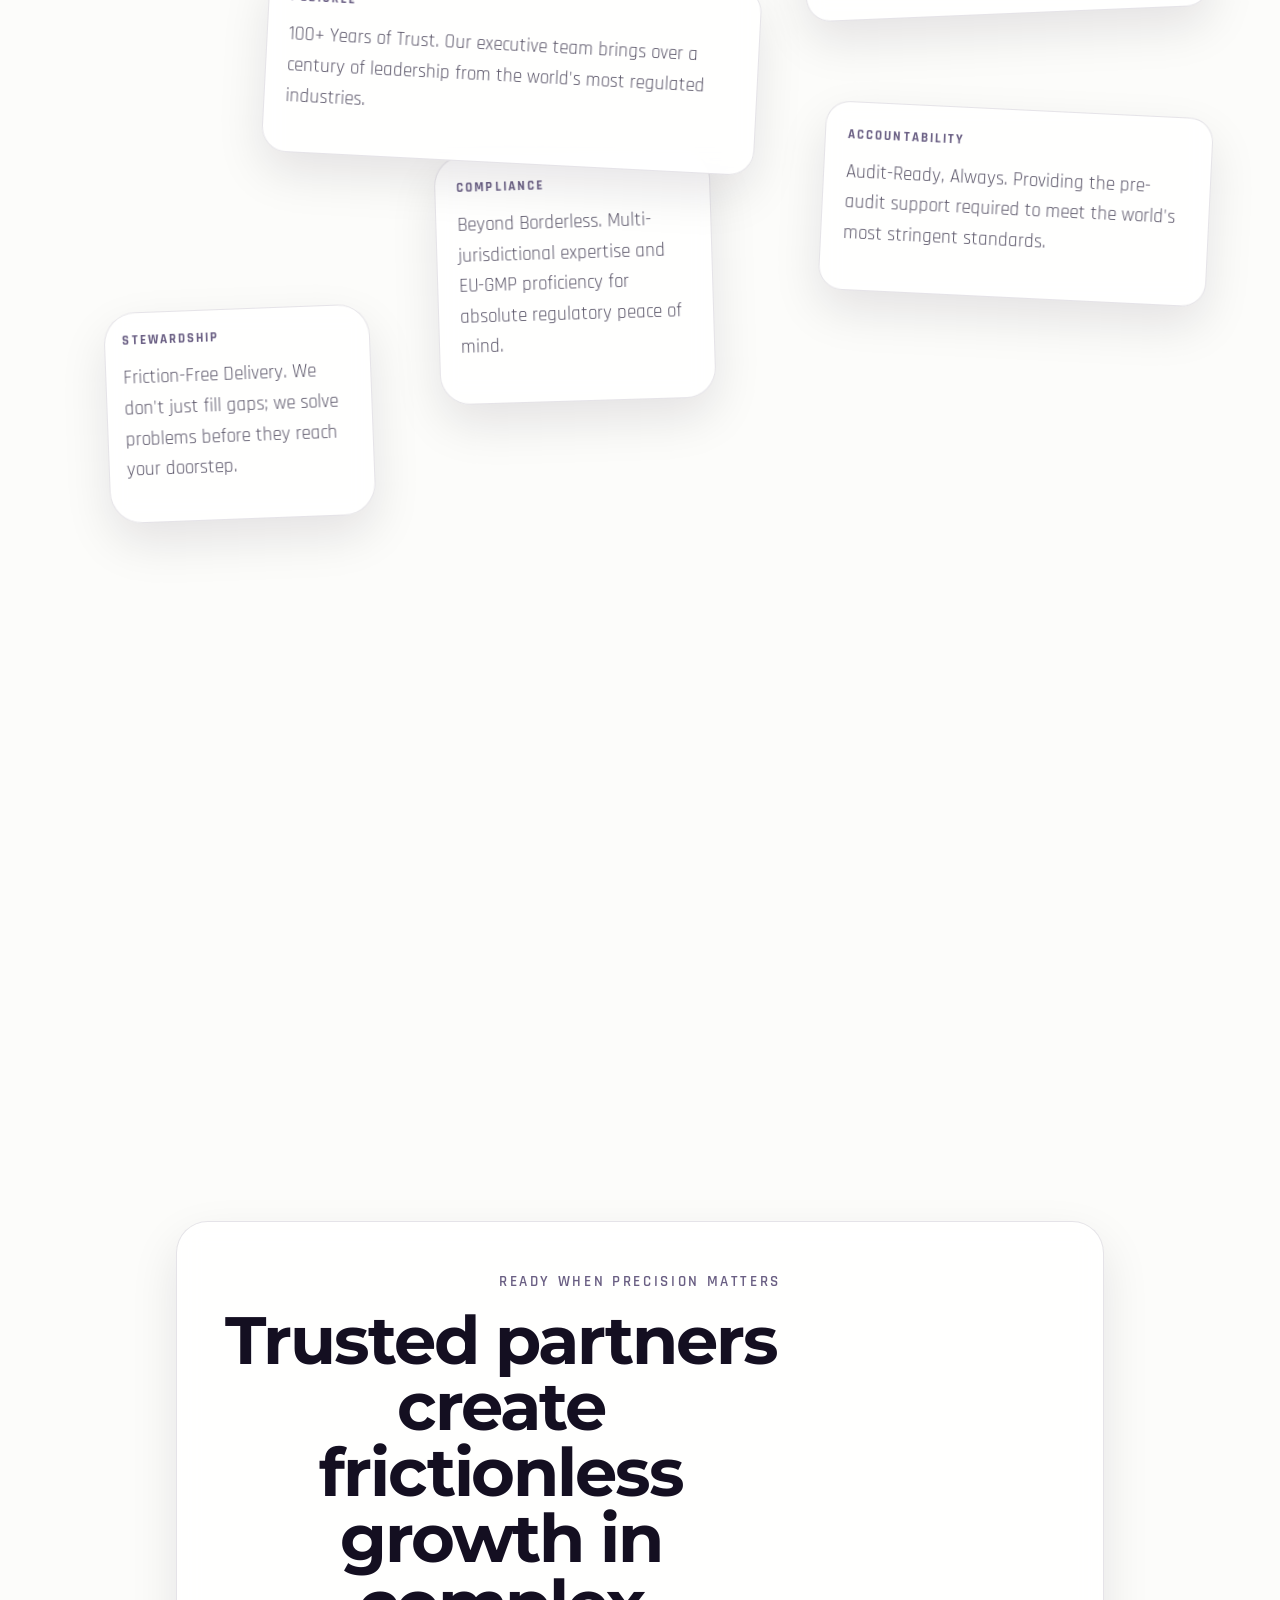
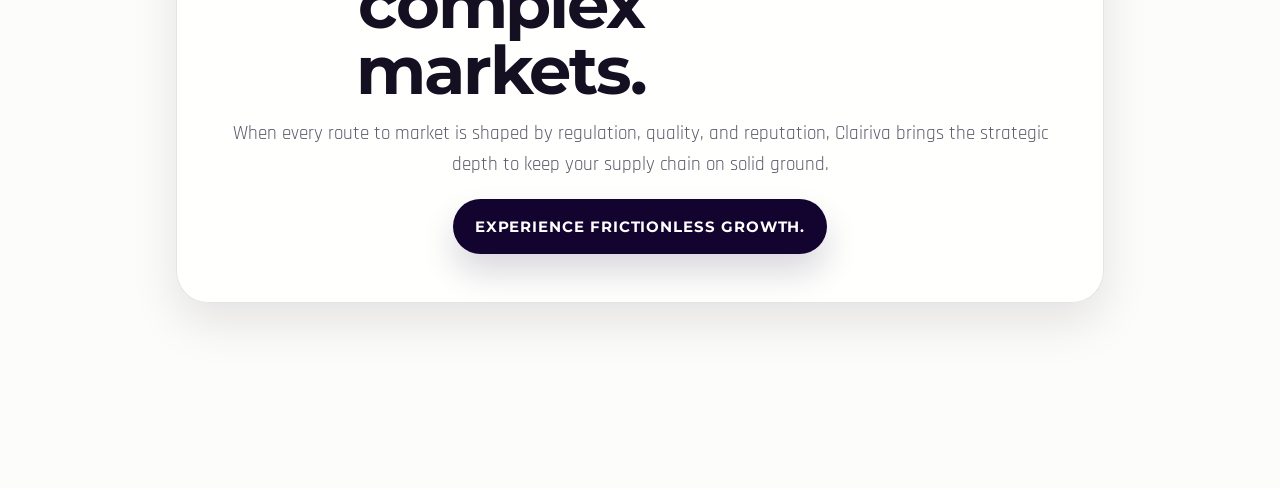
==== commit 591c3838: "Enhance leader card profiles and trust grid layout on homepage. Updated HTML to include detailed des" ====
--- a/home.html
+++ b/home.html
@@ -385,12 +385,44 @@
           <article class="leader-card" data-reveal>
             <p class="eyebrow eyebrow--soft">Leadership Team</p>
             <h3>Dave Paterson</h3>
-            <p class="leader-card__role">Profile coming soon</p>
-            <p>
-              Lorem ipsum dolor sit amet, consectetur adipiscing elit. Maecenas faucibus mollis interdum.
-              Nullam quis risus eget urna mollis ornare vel eu leo. Sed posuere consectetur est at
-              lobortis.
-            </p>
+            <p class="leader-card__role">Strategic Growth Leader | Cannabis Executive | Commercial Transformation Expert</p>
+            <p>
+              Dave Paterson is a proven commercial and transformation leader with over 20 years of
+              experience driving growth across cannabis, consumer products, and regulated industries.
+              Most recently serving as President, Canopy Growth Corporation, Dave led a major turnaround
+              of the company's Canadian operations, streamlining the organization and driving it to
+              profitability for the first time. During this time Dave reported directly to the CEO and
+              was responsible for the full revamp of the company's product portfolio.
+            </p>
+            <p>
+              A recognized innovator in the cannabis space, Dave previously held C-suite and executive
+              roles at Indiva and Aurora Cannabis, where he launched Canada's top-selling edibles brand
+              (Wana) and built high-performance teams in sales, marketing, and product innovation.
+              Throughout his cannabis experience, he has negotiated key licensing deals with U.S. market
+              leaders such as Wana Brands, Gron (Pearls), and Claybourne Co., bringing premium
+              international brands to Canadian consumers and reshaping category dynamics.
+            </p>
+            <p>
+              Before entering cannabis, Dave built a reputation for revitalizing brands and driving
+              revenue across retail, travel, and sports. He held senior leadership roles with The Beer
+              Store, TravelBrands, and Major League Baseball, spearheading large-scale brand
+              transformations, digital initiatives, and commercial partnerships that delivered
+              significant business growth.
+            </p>
+            <p>
+              Dave is known for his ability to lead teams through complexity, align operations with
+              strategy, and deliver results in fast-moving and highly regulated markets. He has served on
+              multiple industry policy panels and is a respected voice in shaping the future of cannabis
+              in Canada.
+            </p>
+            <p><strong>Key Highlights:</strong></p>
+            <ul class="leader-card__highlights">
+              <li>Led Canopy Growth's Canadian business to profitability</li>
+              <li>Launched Canada's #1 edible SKU</li>
+              <li>Secured national category leadership at Indiva</li>
+              <li>Negotiated licensing of Wana Brands, Pearls, and Claybourne Co. into the Canadian market</li>
+              <li>Named one of the Top 5 Most Influential People in Canadian Cannabis</li>
+            </ul>
           </article>
 
           <article class="leader-card" data-reveal>
@@ -446,10 +478,12 @@
               defined by technical brilliance and ethical governance.
             </p>
             <p>
-              He has led four companies to exits, raised multimillion-dollar funding rounds for six
-              ventures, won the international blockchain hackathon judged by Vitalik Buterin, and was
-              named Canadian IT Professional of the Year. Adam also serves on the Practitioner Board of
-              the Association for Computing Machinery, helping keep our technology aligned with global
+              He has led four companies to successful exits, raised multimillion-dollar funding rounds for six
+              ventures, won numerous awards including having a disease management product inducted into the Smithsonian,
+              led the Canadian development of the Artificial Pancreas, multiple projects of the year awards at McKesson,
+              first place in an international blockchain hackathon judged by Vitalik Buterin, and was
+              named Canadian IT Professional of the Year. Adam also serves on several boards including the
+              Practitioner Board of the Association for Computing Machinery, helping keep our technology aligned with global
               computer science standards.
             </p>
           </article>
@@ -465,8 +499,8 @@
           </p>
         </div>
 
-        <div class="trust-grid">
-          <div class="parallax-wrap trust-grid__item trust-grid__item--tall" data-parallax="0.24">
+        <div class="trust-grid" data-trust-scatter>
+          <div class="parallax-wrap trust-grid__item" data-parallax="0.24">
             <article class="trust-card" data-reveal>
               <p class="trust-card__category">Integrity</p>
               <p>Stability Verified. Every product release is backed by rigorous lab results and repeatable quality protocols.</p>
@@ -494,7 +528,7 @@
             </article>
           </div>
 
-          <div class="parallax-wrap trust-grid__item trust-grid__item--wide" data-parallax="0.14">
+          <div class="parallax-wrap trust-grid__item" data-parallax="0.14">
             <article class="trust-card" data-reveal>
               <p class="trust-card__category">Stewardship</p>
               <p>Friction-Free Delivery. We don't just fill gaps; we solve problems before they reach your doorstep.</p>
@@ -508,7 +542,7 @@
             </article>
           </div>
 
-          <div class="parallax-wrap trust-grid__item trust-grid__item--wide" data-parallax="0.17">
+          <div class="parallax-wrap trust-grid__item" data-parallax="0.17">
             <article class="trust-card" data-reveal>
               <p class="trust-card__category">Accountability</p>
               <p>Audit-Ready, Always. Providing the pre-audit support required to meet the world's most stringent standards.</p>
--- a/home.css
+++ b/home.css
@@ -631,6 +631,19 @@
   text-transform: uppercase;
 }
 
+.leader-card__highlights {
+  margin: 0;
+  padding-left: 1.25rem;
+  color: var(--text-muted);
+  font-family: inherit;
+  font-size: clamp(1.08rem, 1.45vw, 1.22rem);
+  line-height: 1.65;
+}
+
+.leader-card__highlights li + li {
+  margin-top: 0.35rem;
+}
+
 .leader-credentials {
   display: grid;
   gap: 1.5rem;
@@ -655,32 +668,25 @@
 }
 
 .trust-grid {
-  display: grid;
-  grid-template-columns: repeat(12, minmax(0, 1fr));
-  gap: 1.2rem;
-  align-items: start;
+  position: relative;
+  width: 100%;
+  min-height: 22rem;
 }
 
 .trust-grid .parallax-wrap {
-  position: relative;
-}
-
-.trust-grid__item {
-  grid-column: span 4;
-}
-
-.trust-grid__item--wide {
-  grid-column: span 6;
-}
-
-.trust-grid__item--tall .trust-card {
-  min-height: 100%;
+  position: absolute;
+  left: 0;
+  top: 0;
+  box-sizing: border-box;
+  width: min(18rem, 92%);
+  transform: translate3d(var(--trust-nudge-x, 0px), calc(var(--parallax-y, 0px) + var(--trust-nudge-y, 0px)), 0)
+    rotate(var(--trust-rotate, 0deg));
 }
 
 .trust-card {
-  min-height: 100%;
-  padding: 1.5rem;
-  border-radius: 1.5rem;
+  min-height: 0;
+  padding: var(--trust-card-pad, 1.5rem);
+  border-radius: var(--trust-card-radius, 1.5rem);
 }
 
 .closing-cta {
@@ -801,15 +807,6 @@
   .parallax-wrap--card-c {
     left: 12%;
     bottom: 2%;
-  }
-
-  .trust-grid {
-    grid-template-columns: 1fr;
-  }
-
-  .trust-grid__item,
-  .trust-grid__item--wide {
-    grid-column: auto;
   }
 
   .leadership-grid {
@@ -860,6 +857,10 @@
     transform: none !important;
   }
 
+  .trust-grid .parallax-wrap {
+    transform: rotate(var(--trust-rotate, 0deg)) !important;
+  }
+
   [data-reveal] {
     opacity: 1;
     transform: none;
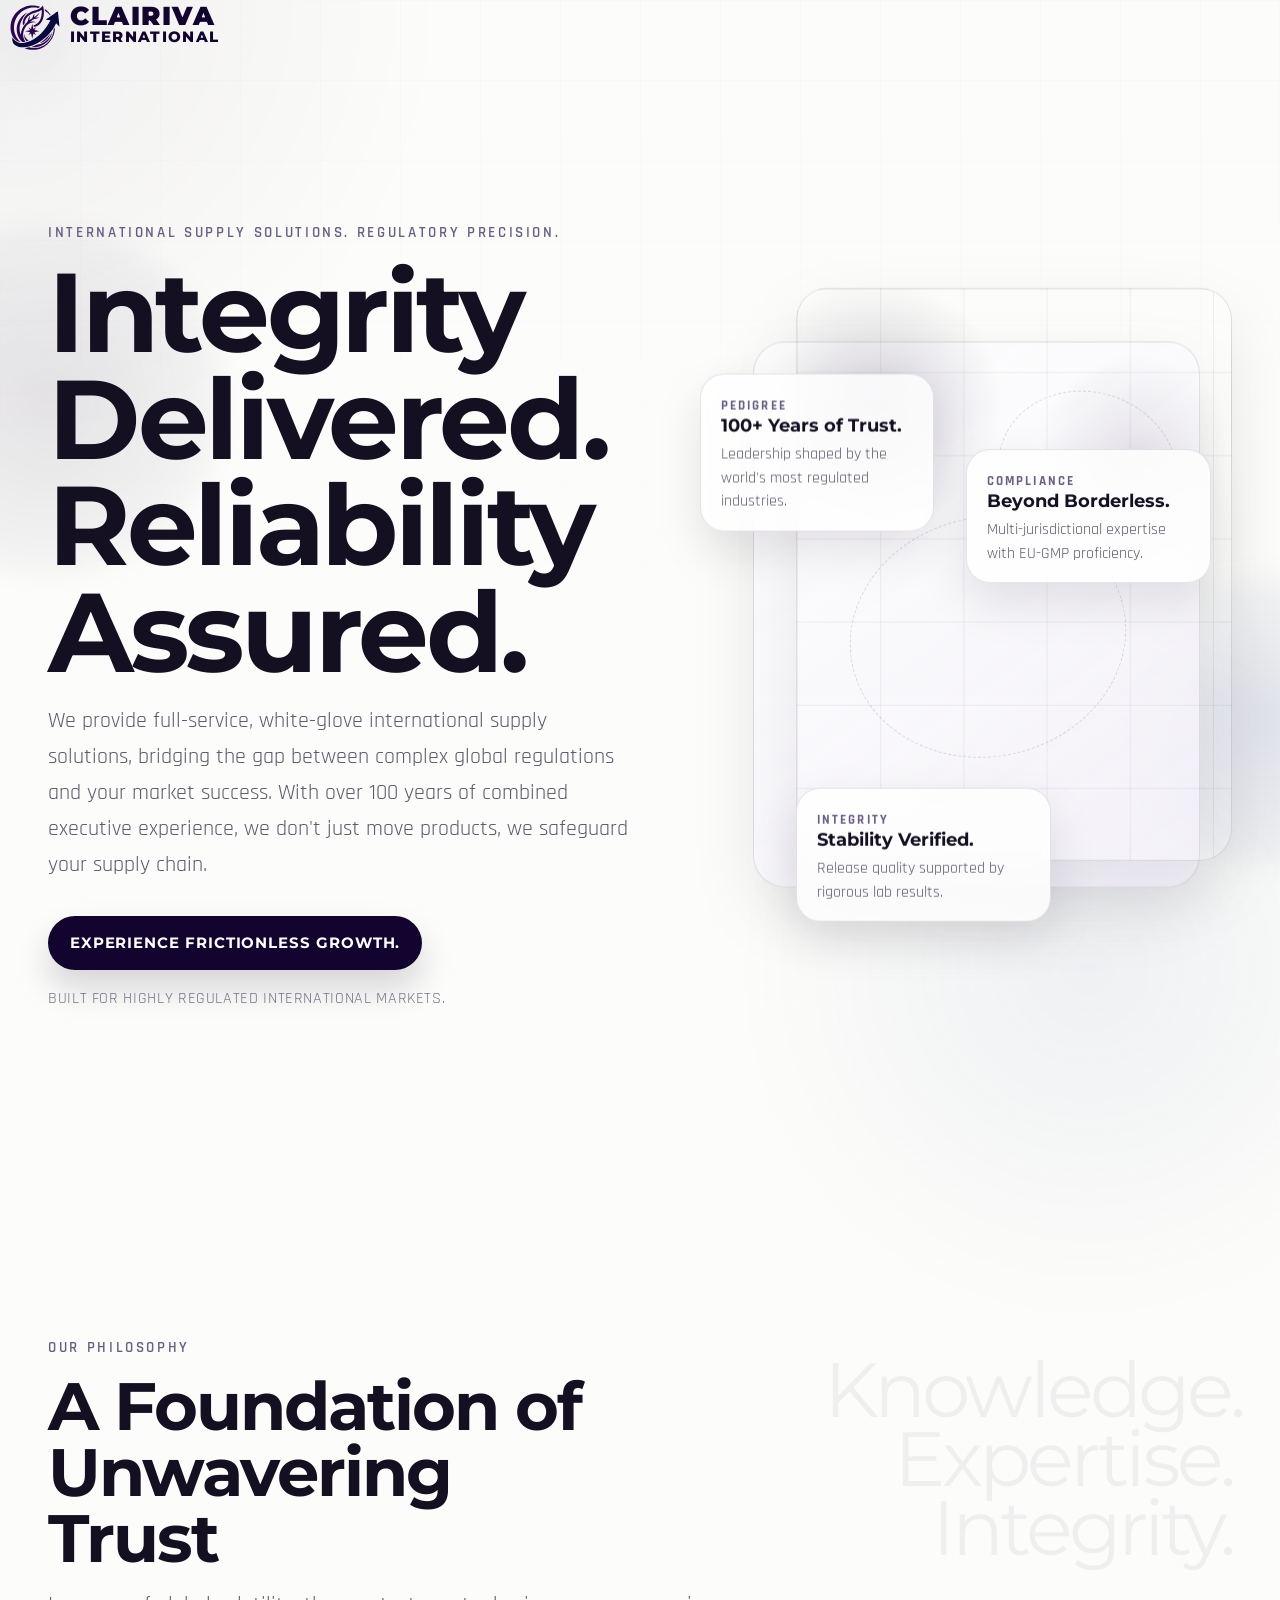
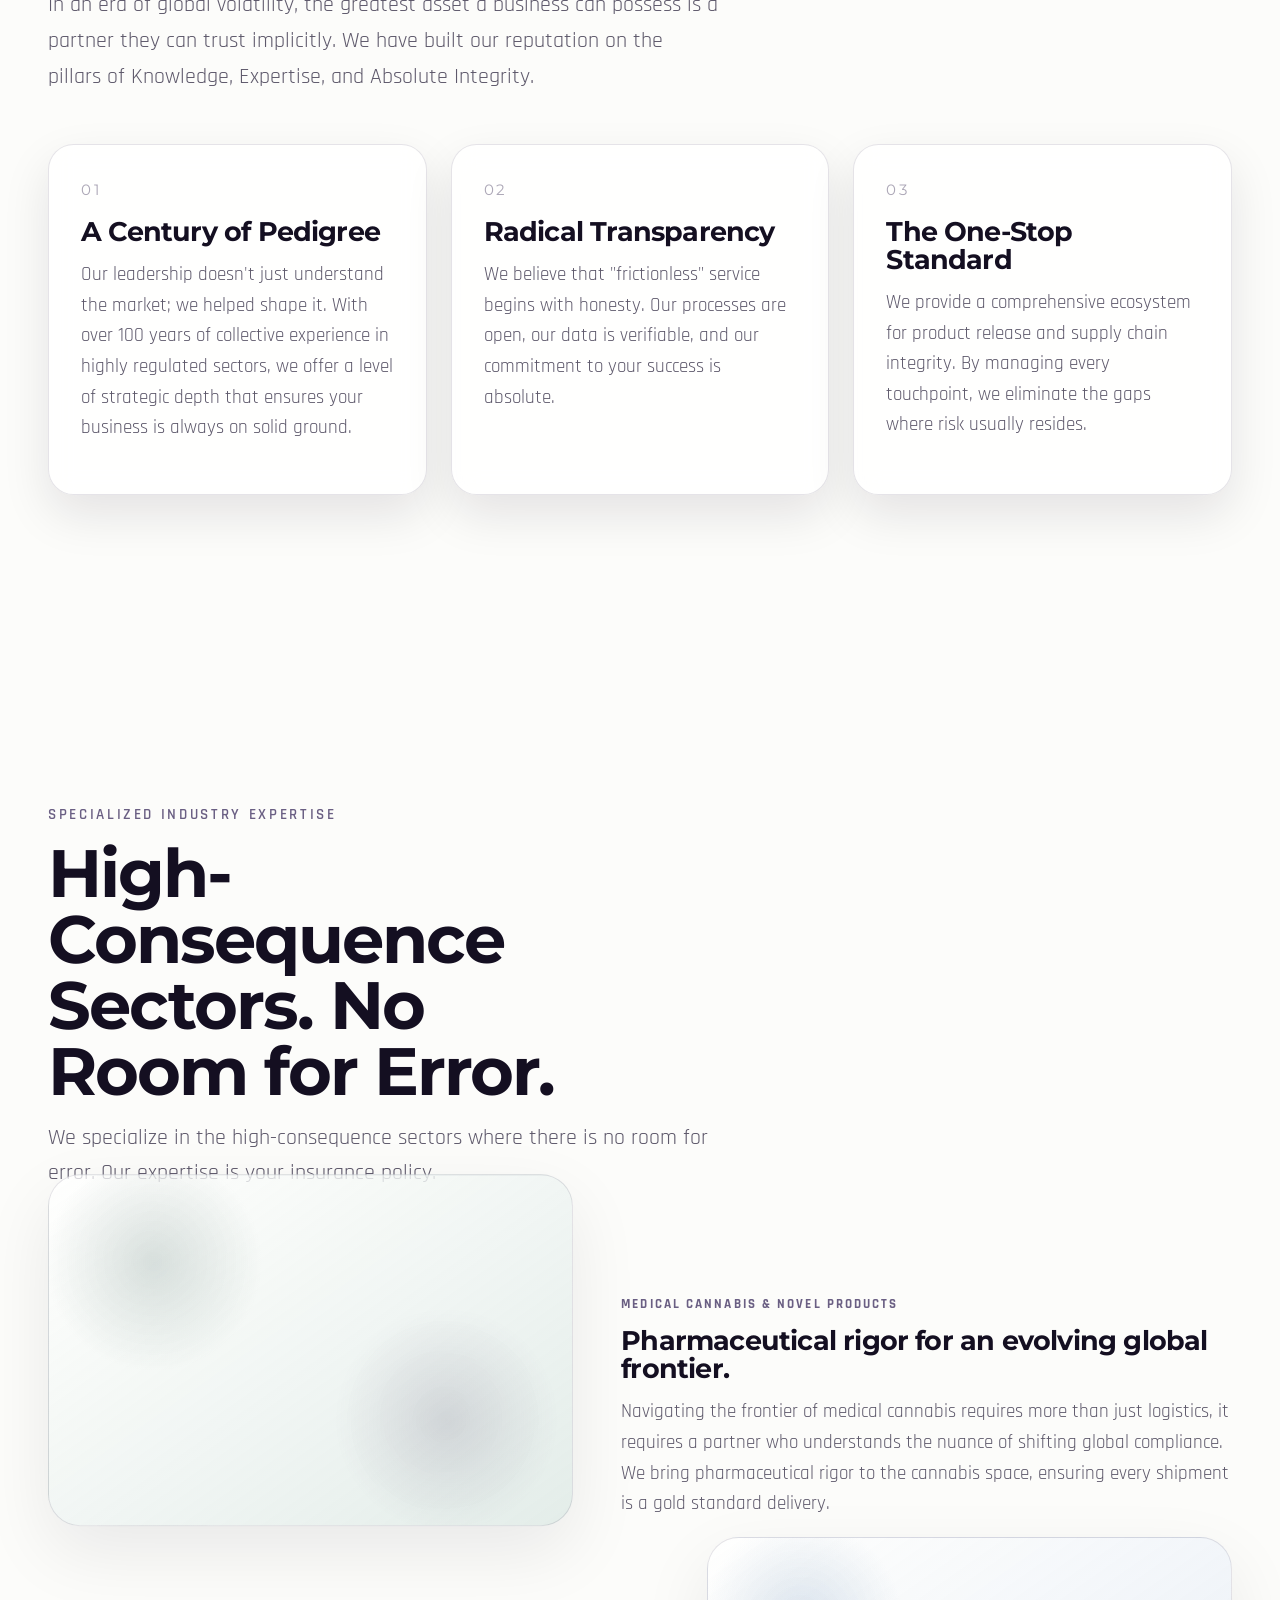
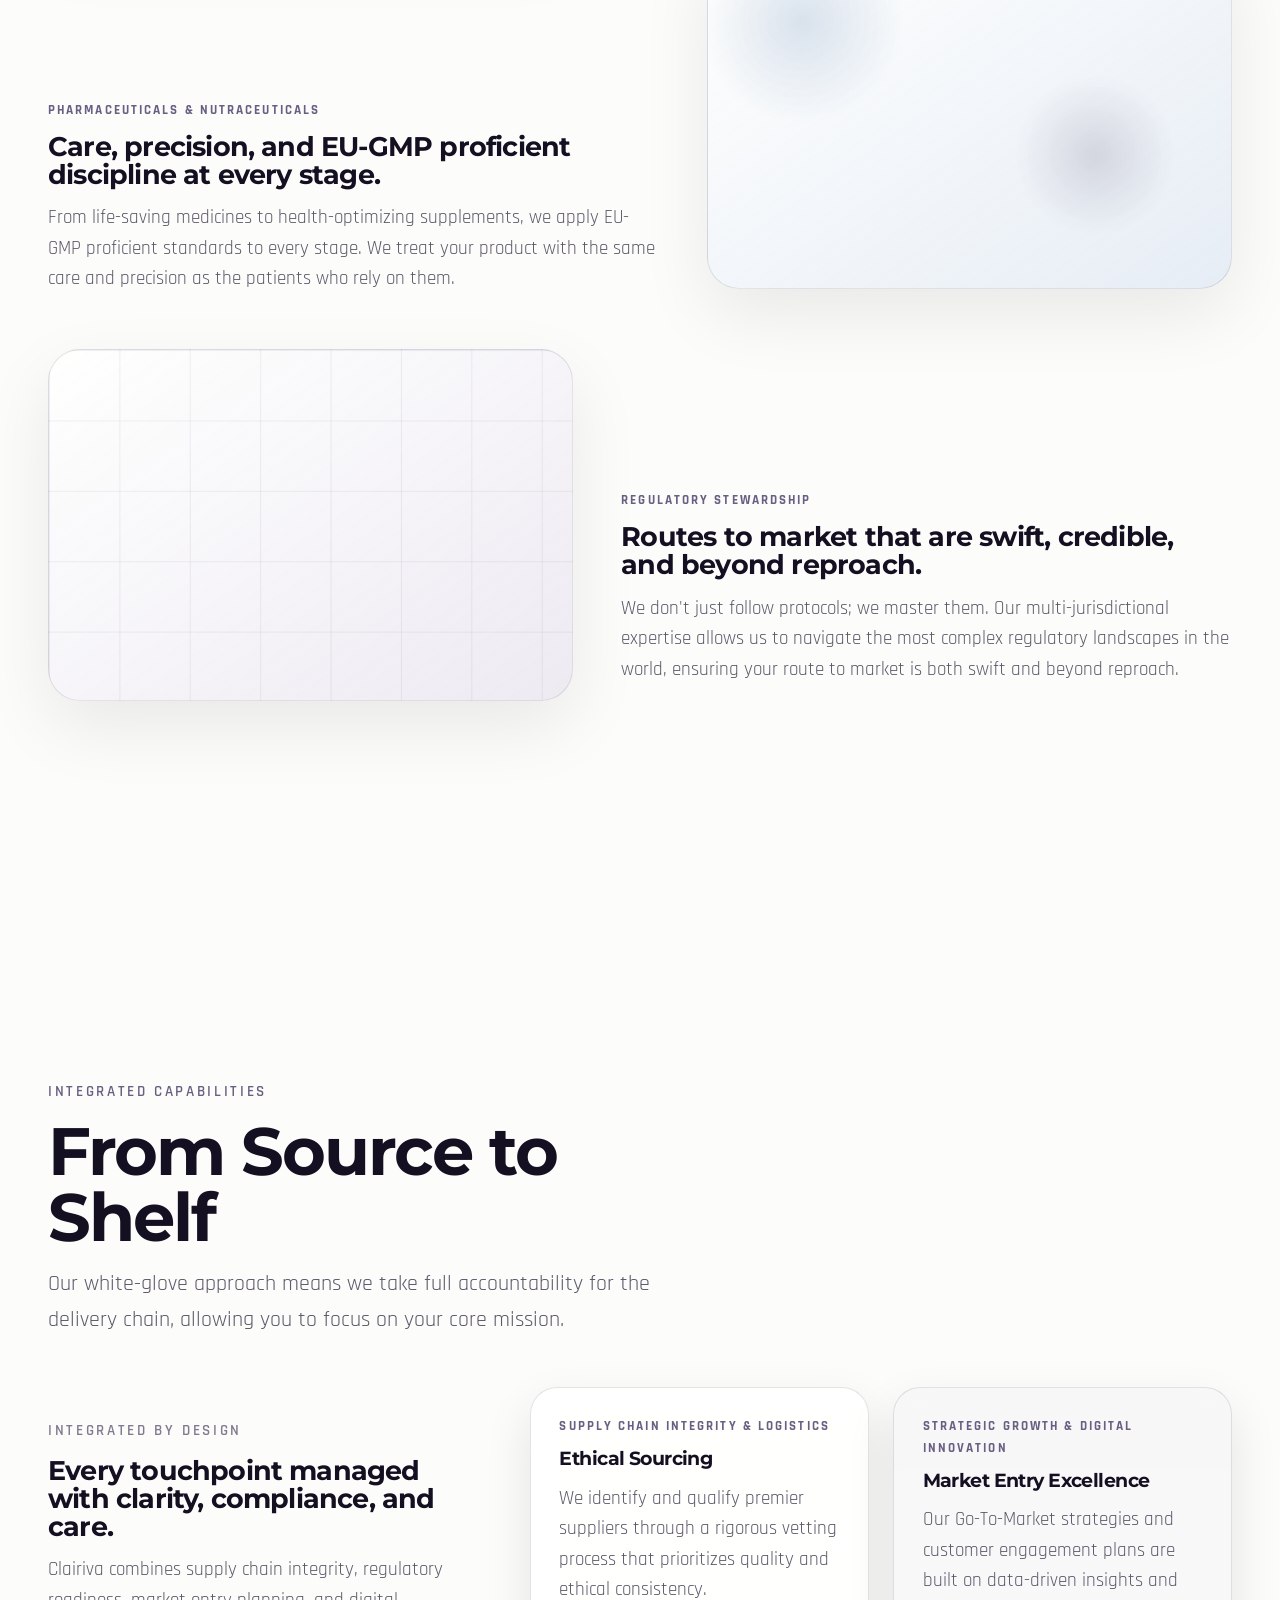
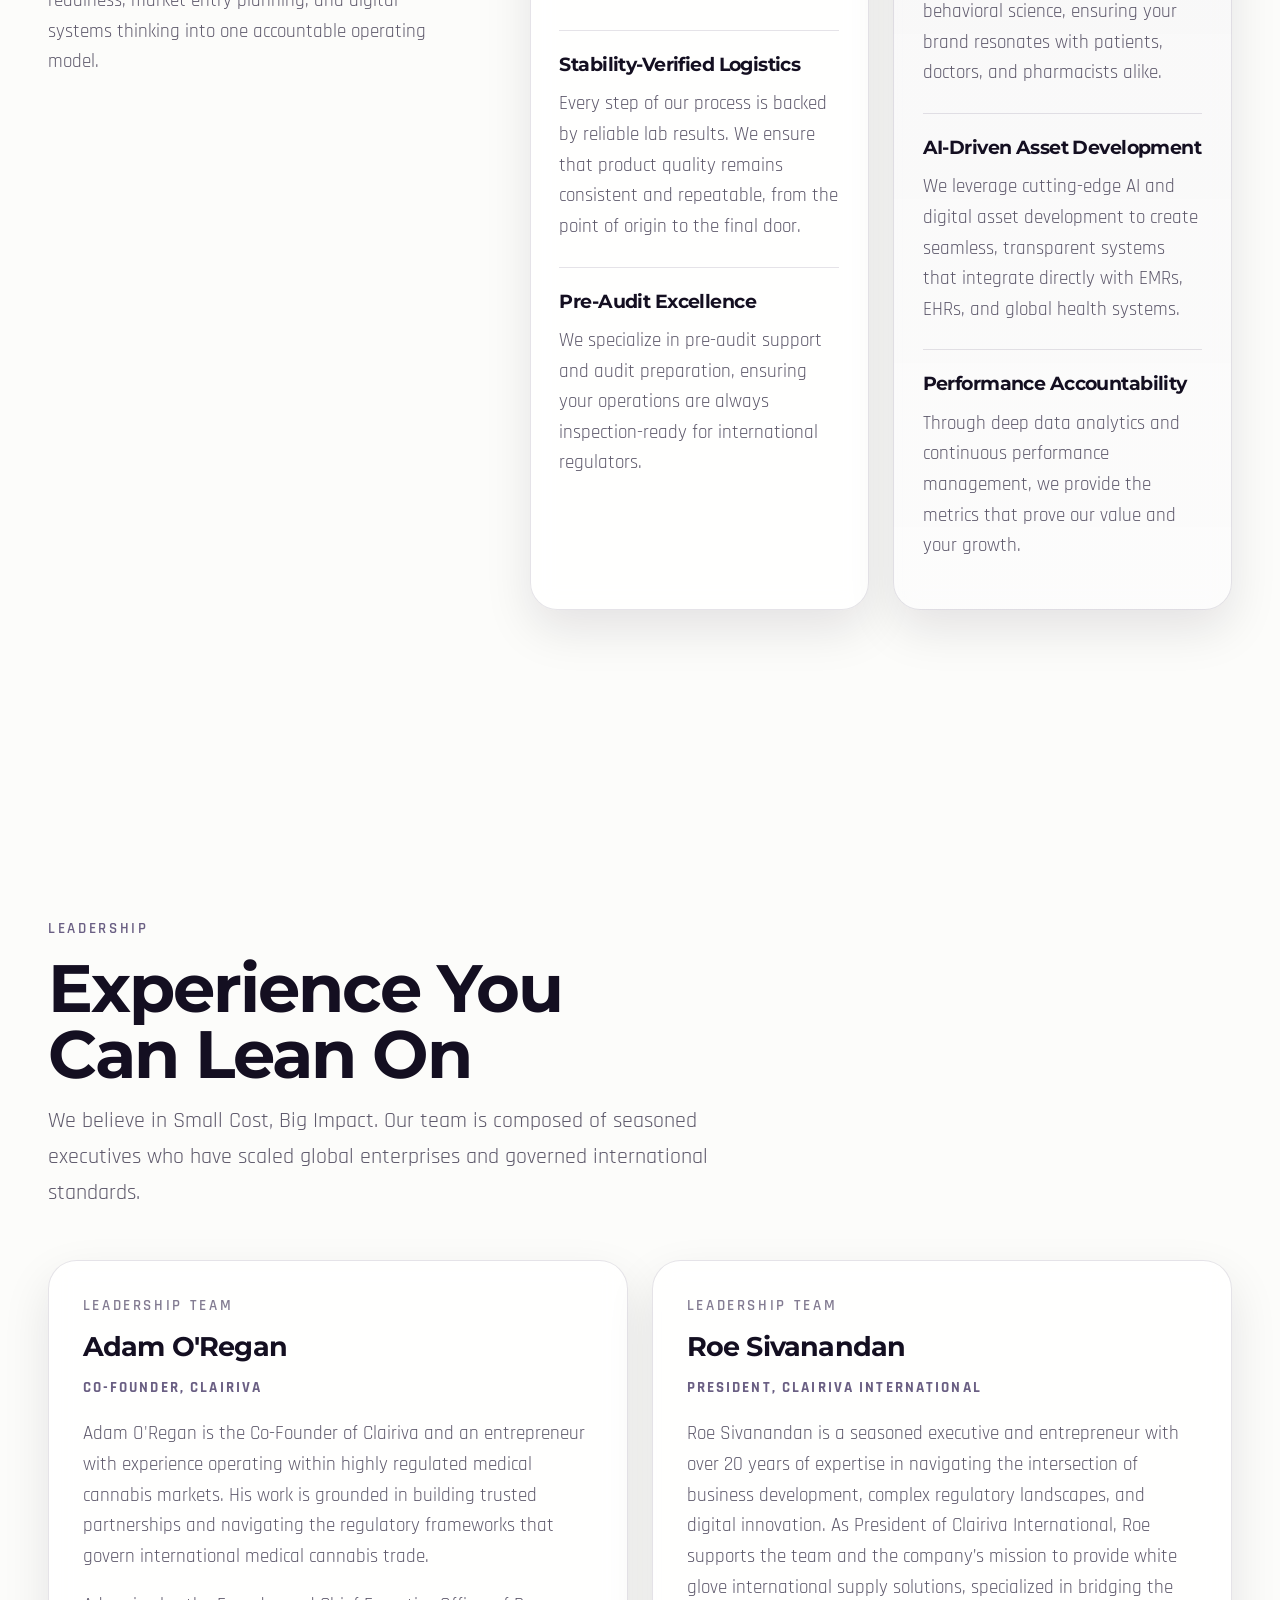
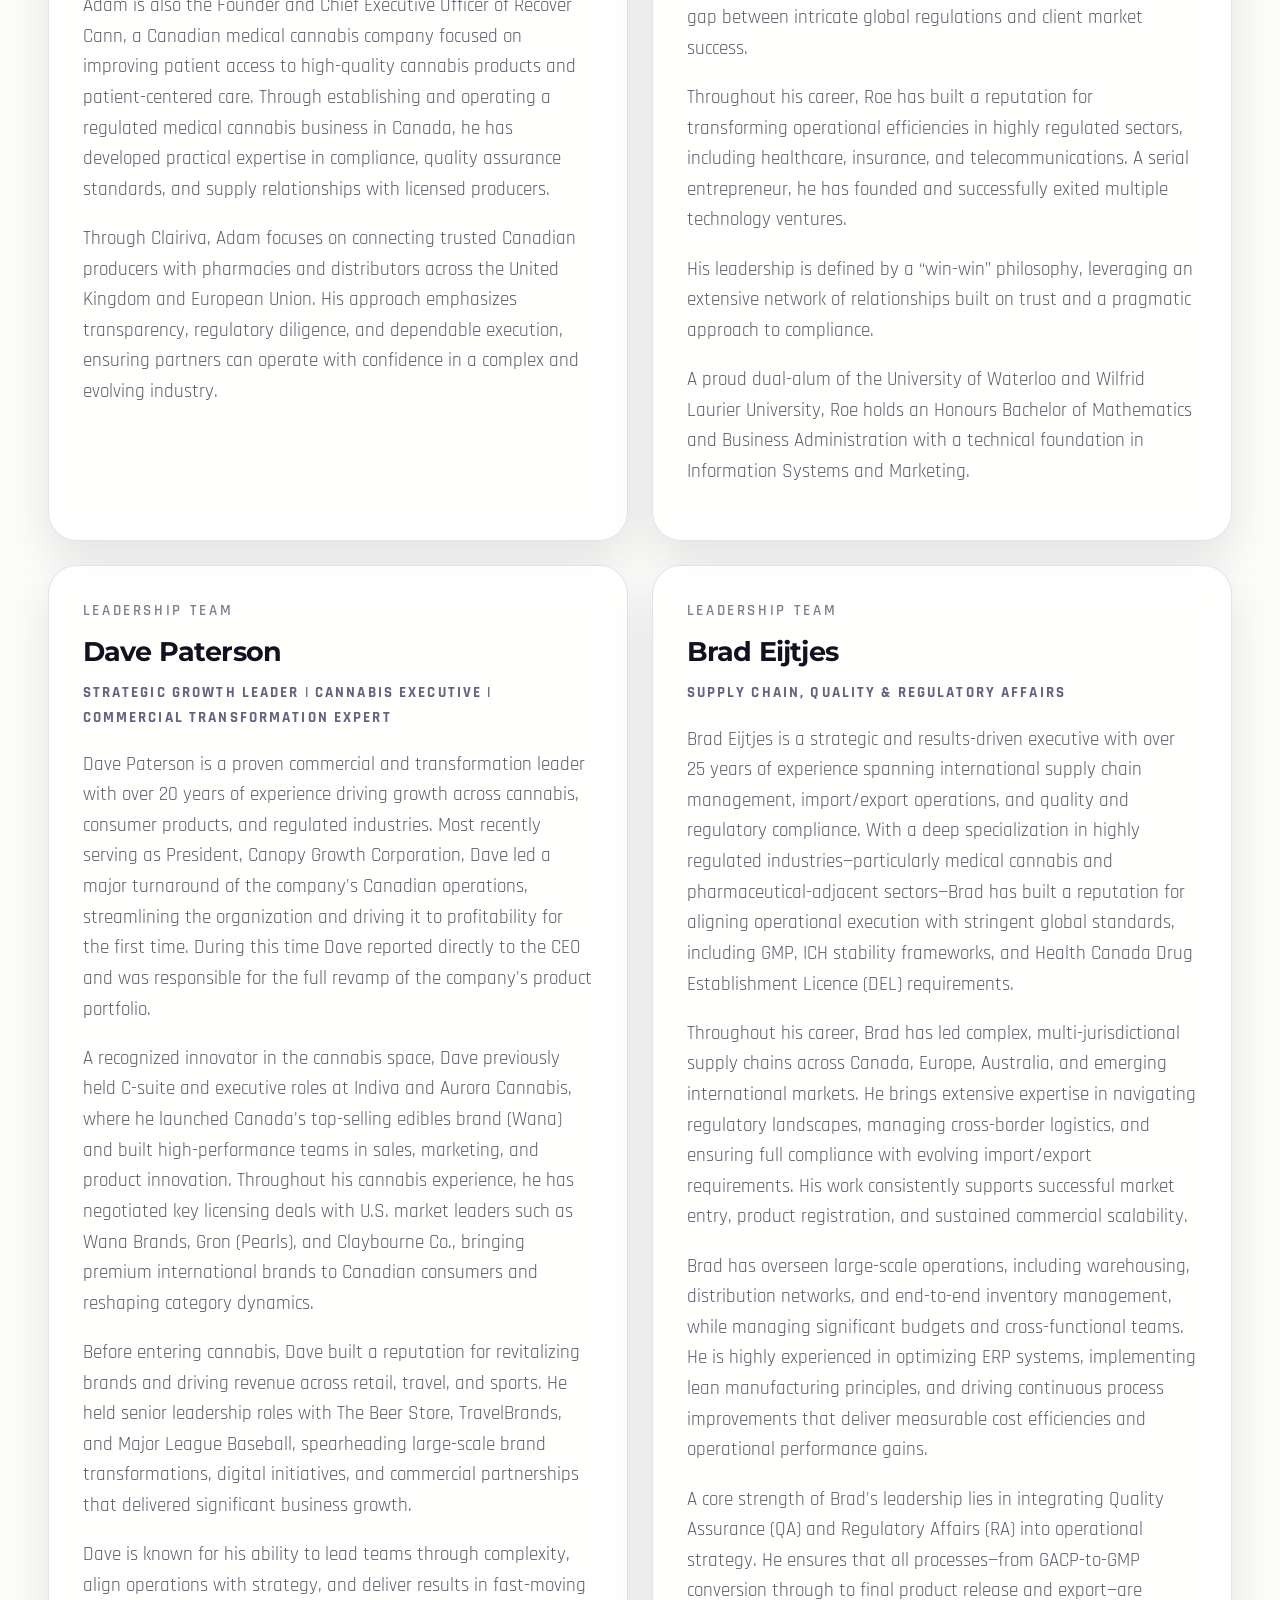
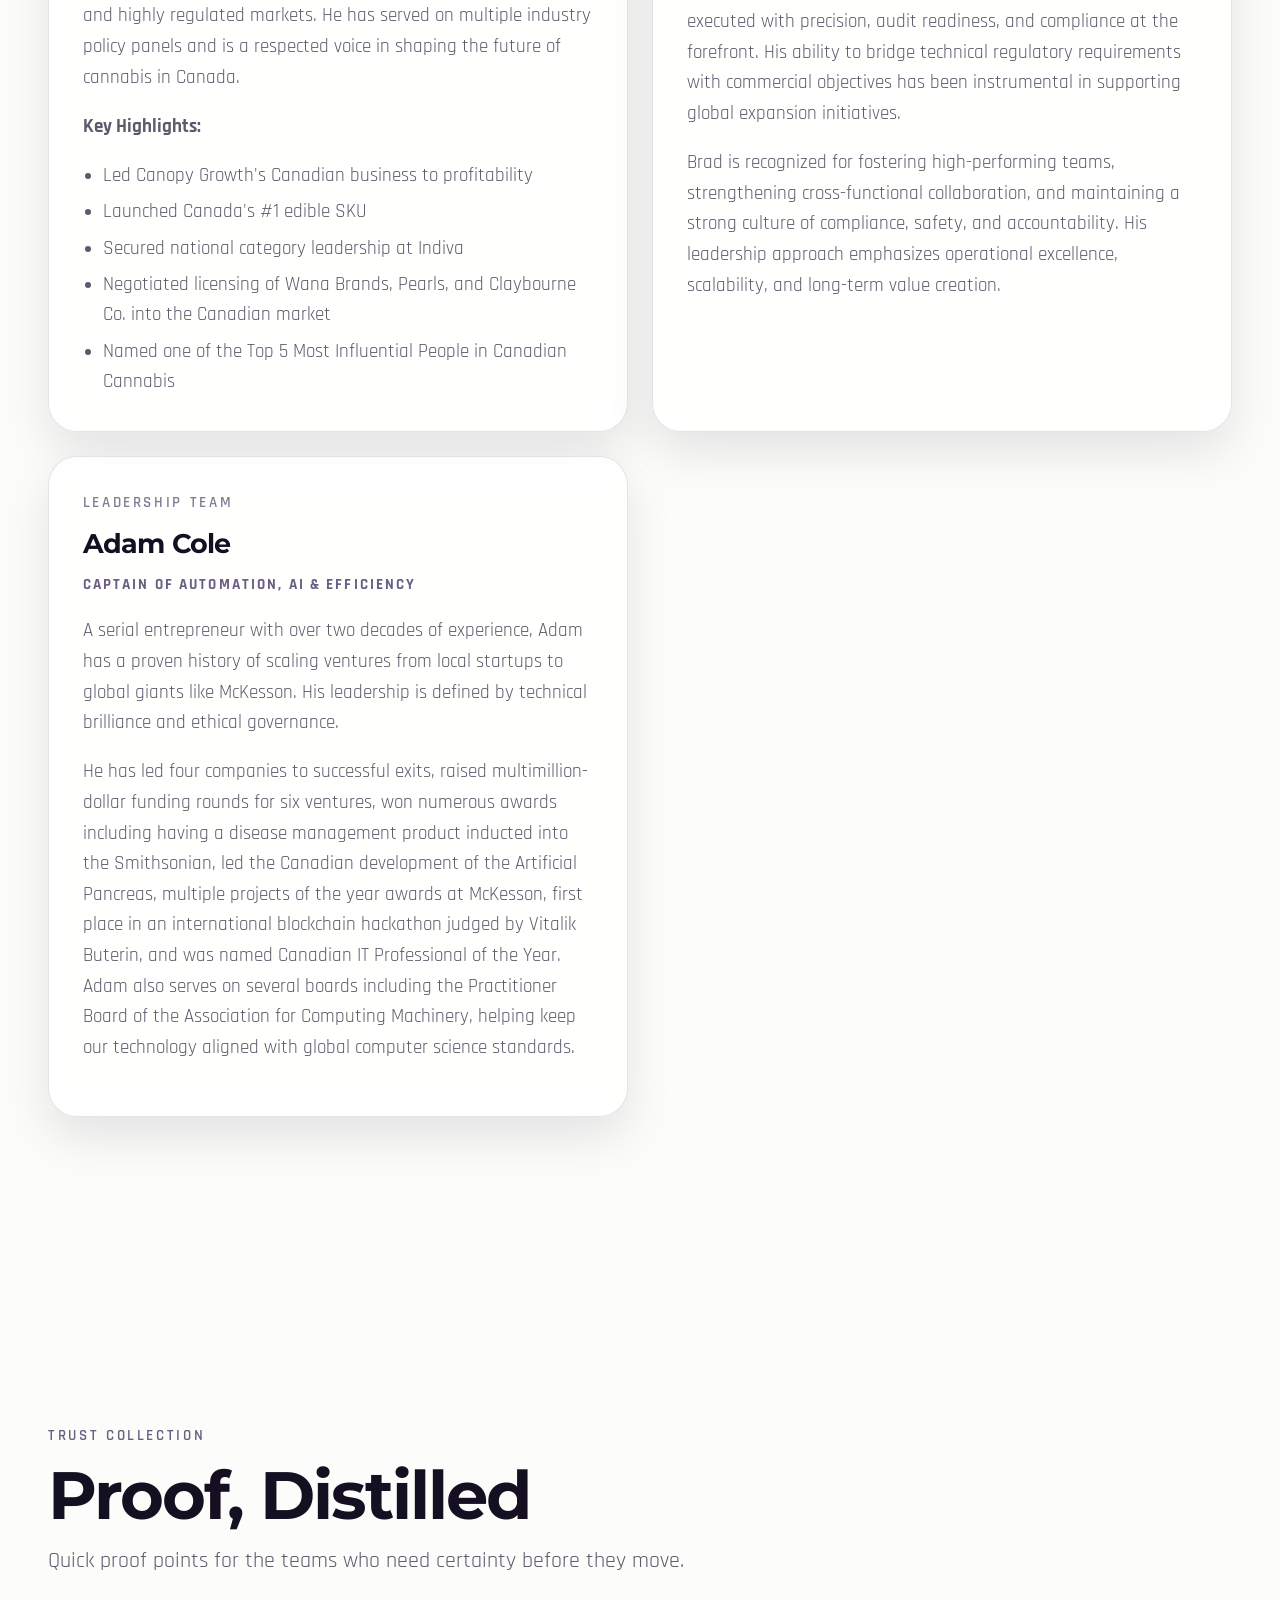
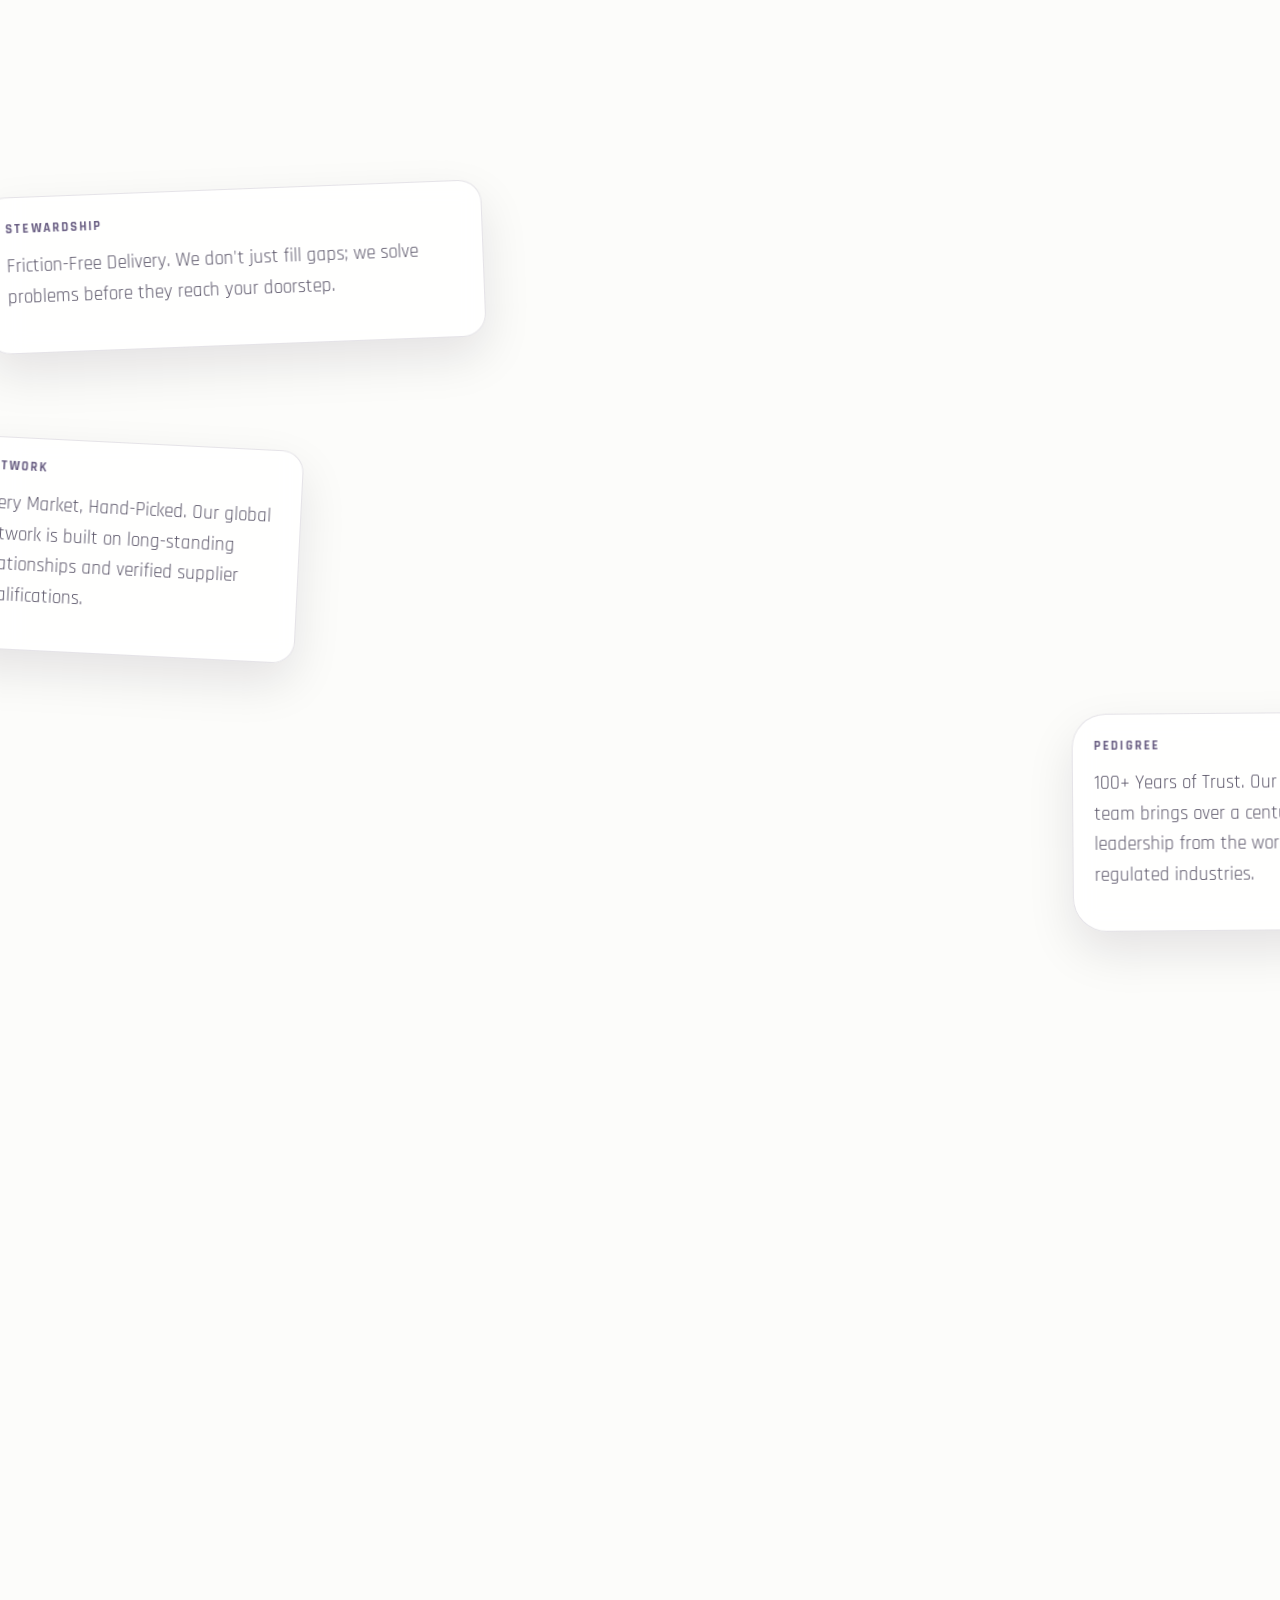
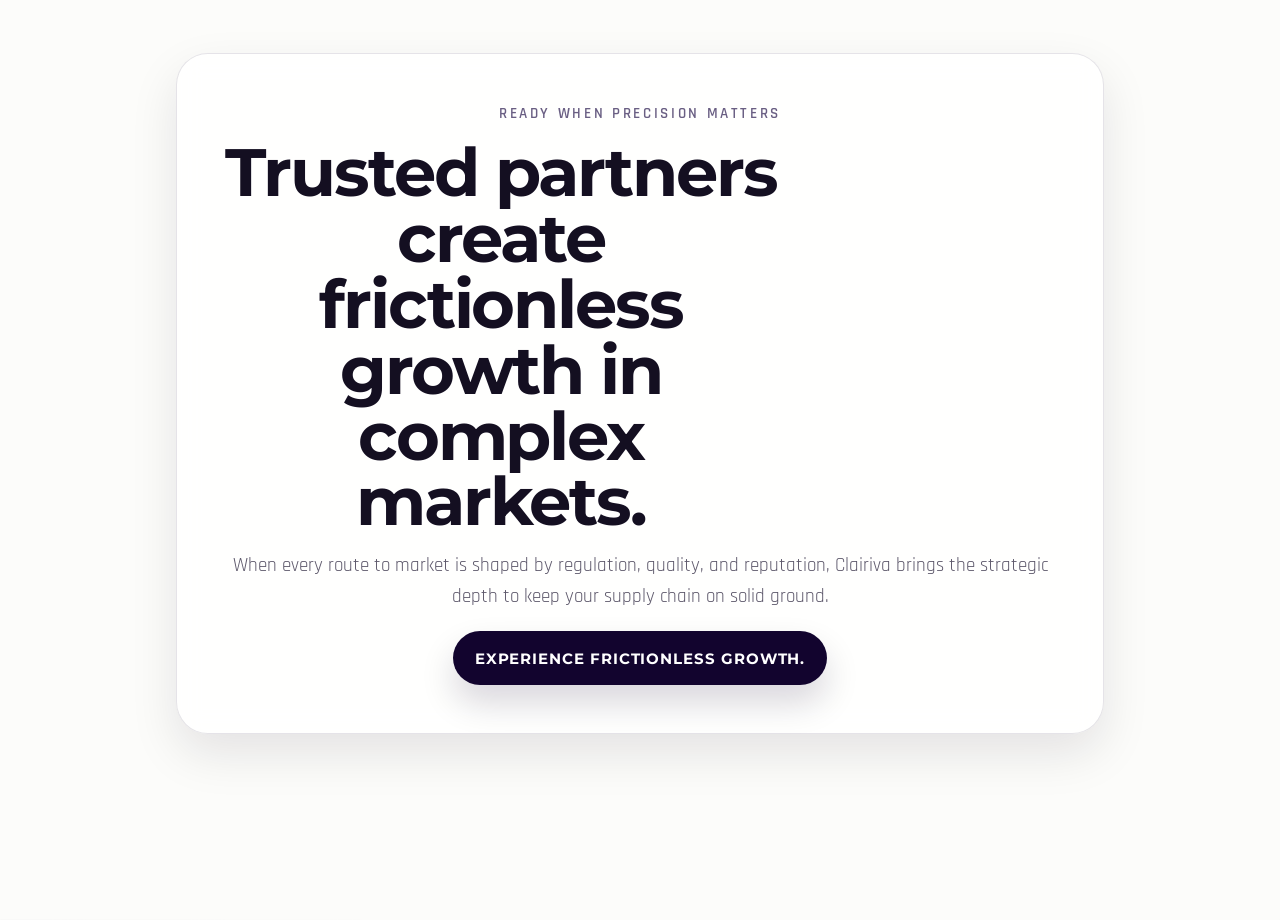
==== commit 996c5070: "Update leadership profile for Roe Sivanandan on homepage. Enhanced content to include detailed profe" ====
--- a/home.html
+++ b/home.html
@@ -374,11 +374,27 @@
           <article class="leader-card" data-reveal>
             <p class="eyebrow eyebrow--soft">Leadership Team</p>
             <h3>Roe Sivanandan</h3>
-            <p class="leader-card__role">Profile coming soon</p>
-            <p>
-              Lorem ipsum dolor sit amet, consectetur adipiscing elit. Donec ullamcorper nulla non metus
-              auctor fringilla. Aenean eu leo quam. Pellentesque ornare sem lacinia quam venenatis
-              vestibulum.
+            <p class="leader-card__role">President, Clairiva International</p>
+            <p>
+              Roe Sivanandan is a seasoned executive and entrepreneur with over 20 years of expertise in
+              navigating the intersection of business development, complex regulatory landscapes, and
+              digital innovation. As President of Clairiva International, Roe supports the team and the
+              company&rsquo;s mission to provide white glove international supply solutions, specialized in
+              bridging the gap between intricate global regulations and client market success.
+            </p>
+            <p>
+              Throughout his career, Roe has built a reputation for transforming operational efficiencies
+              in highly regulated sectors, including healthcare, insurance, and telecommunications. A
+              serial entrepreneur, he has founded and successfully exited multiple technology ventures.
+            </p>
+            <p>
+              His leadership is defined by a &ldquo;win-win&rdquo; philosophy, leveraging an extensive network of
+              relationships built on trust and a pragmatic approach to compliance.
+            </p>
+            <p>
+              A proud dual-alum of the University of Waterloo and Wilfrid Laurier University, Roe holds
+              an Honours Bachelor of Mathematics and Business Administration with a technical foundation
+              in Information Systems and Marketing.
             </p>
           </article>
 
--- a/home.css
+++ b/home.css
@@ -679,7 +679,11 @@
   top: 0;
   box-sizing: border-box;
   width: min(18rem, 92%);
-  transform: translate3d(var(--trust-nudge-x, 0px), calc(var(--parallax-y, 0px) + var(--trust-nudge-y, 0px)), 0)
+  transform: translate3d(
+      calc(var(--trust-nudge-x, 0px) + var(--trust-enter-x, 0px)),
+      calc(var(--parallax-y, 0px) + var(--trust-nudge-y, 0px)),
+      0
+    )
     rotate(var(--trust-rotate, 0deg));
 }
 
